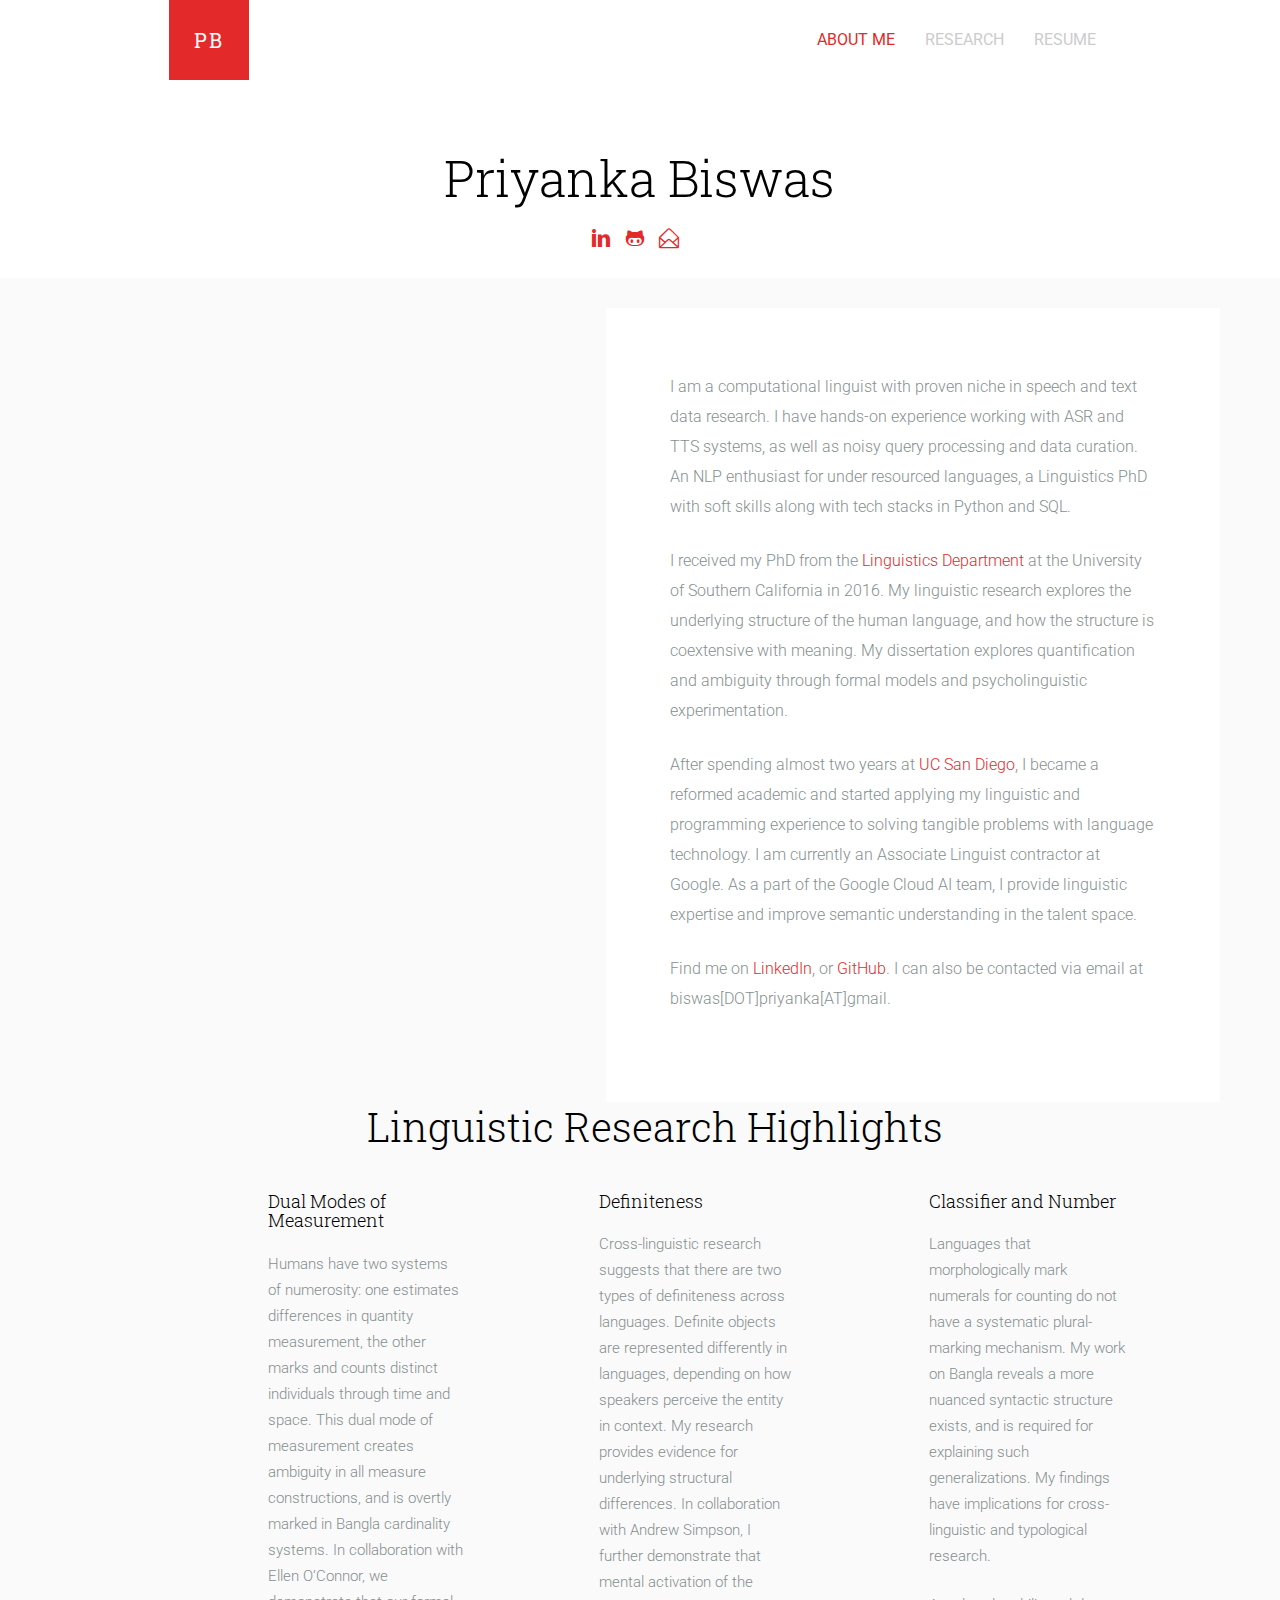
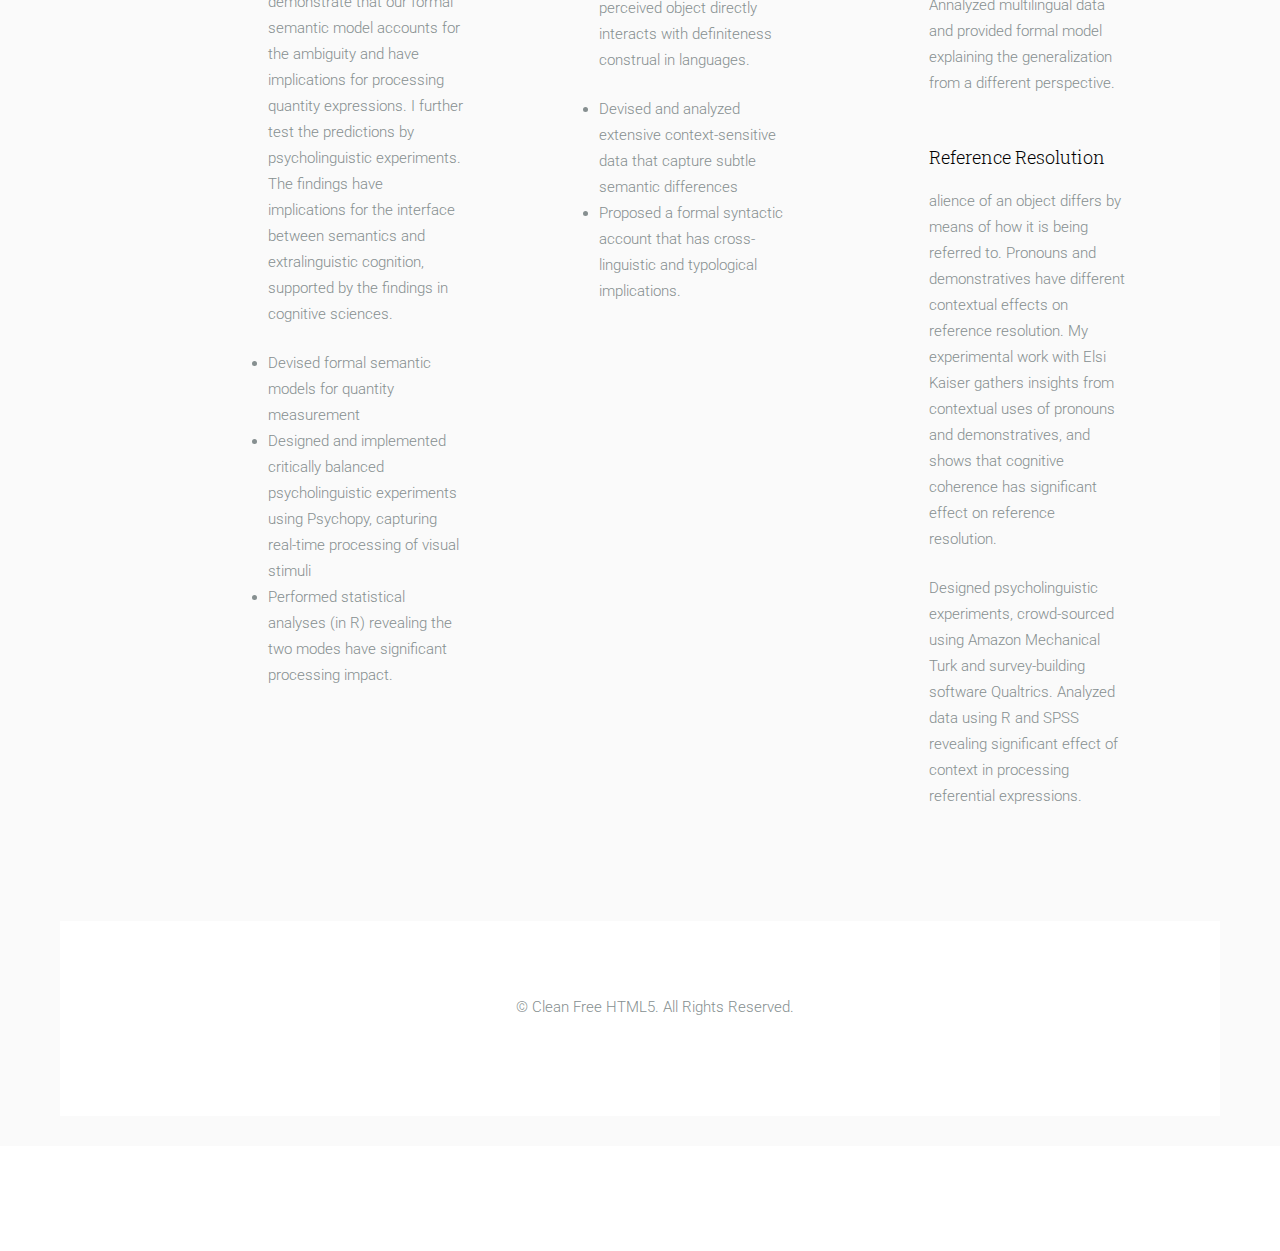
==== index.html @ 8ba0ffc5 "added gmail" ====
<!DOCTYPE html>
<!--[if lt IE 7]>      <html class="no-js lt-ie9 lt-ie8 lt-ie7"> <![endif]-->
<!--[if IE 7]>         <html class="no-js lt-ie9 lt-ie8"> <![endif]-->
<!--[if IE 8]>         <html class="no-js lt-ie9"> <![endif]-->
<!--[if gt IE 8]><!--> <html class="no-js"> <!--<![endif]-->
	<head>
	<meta charset="utf-8">
	<meta http-equiv="X-UA-Compatible" content="IE=edge">
	<title>PB webpage</title>
	


  
	<link rel="shortcut icon" href="favicon.ico">

	<!-- Google Webfonts -->
	<link href='http://fonts.googleapis.com/css?family=Roboto:400,300,100,500' rel='stylesheet' type='text/css'>
	<link href='http://fonts.googleapis.com/css?family=Roboto+Slab:400,300,100,500' rel='stylesheet' type='text/css'>
	
	<!-- Animate.css -->
	<link rel="stylesheet" href="css/animate.css">
	<!-- Icomoon Icon Fonts-->
	<link rel="stylesheet" href="css/icomoon.css">
	<!-- Simple Line Icons -->
	<link rel="stylesheet" href="css/simple-line-icons.css">
	<!-- Theme Style -->
	<link rel="stylesheet" href="css/style.css">
	<!-- Modernizr JS -->
	<script src="js/modernizr-2.6.2.min.js"></script>
	<!-- FOR IE9 below -->
	<!--[if lt IE 9]>
	<script src="js/respond.min.js"></script>
	<![endif]-->

	</head>
	<body>
		
	<header id="fh5co-header" role="banner">
		<nav class="navbar navbar-default" role="navigation">
			<div class="container">
				<div class="row">
					<div class="col-md-10 col-md-offset-1">
						<div class="navbar-header"> 
						<!-- Mobile Toggle Menu Button -->
						<a href="#" class="js-fh5co-nav-toggle fh5co-nav-toggle visible-xs-block" data-toggle="collapse" data-target="#fh5co-navbar" aria-expanded="false" aria-controls="navbar"><i></i></a>
						<a class="navbar-brand" href="index.html">PB</a>
						</div>
						<div id="fh5co-navbar" class="navbar-collapse collapse">
							<ul class="nav navbar-nav navbar-right">
								<li class="active"><a href="index.html"><span>About me <span class="border"></span></span></a></li>
								<!--li><a href="aboutme.html"><span>About me <span class="border"></span></span></a></li-->
								<!--li><a href="blog.html"><span>Blog <span class="border"></span></span></a></li-->
								<li><a href="research.html"><span>Research <span class="border"></span></span></a></li>
								<li><a href="resume.html"><span>Resume <span class="border"></span></span></a></li>
							</ul>
						</div>
					</div>
				</div>
			</div>
		</nav>
	</header>
	<!-- END .header -->
	
	
	<div id="fh5co-main">
		<div class="fh5co-intro text-center">
			<div class="container">
				<div class="row">
					<div class="col-md-8 col-md-offset-2">
						<h1 class="intro-lead">Priyanka Biswas</h1>
						<ul class="fh5co-social">
									<li>
										<a href="https://www.linkedin.com/in/pri-biswas"><i class="icon-linkedin"></i></a></li>
									<li><a href="https://github.com/PriyankaBiswas"><i class="icon-github"></i></a></li>
									<!--li><a href="#"><i class="icon-phone"></i></a></li-->
									<li><a href="mailto:biswas.priyanka@gmail.com?"><i class="icon-envelope-open"></i></a></li>
								</ul> 	
						
					</div>
				</div>
			</div>
		</div>

			
		<div id="fh5co-portfolio">
			<div class="fh5co-portfolio-item ">

				<div class="fh5co-portfolio-figure animate-box" style="background-image:url(images/1.jpg);"></div>
				<div class="fh5co-portfolio-description">
					
    				
					<!--h2>I, ami, yo </h2-->
					<p> I am a computational linguist with proven niche in speech and text data research. I have hands-on experience working with ASR and TTS systems, as well as noisy query processing and data curation. An NLP enthusiast for under resourced languages, a Linguistics PhD with soft skills along with tech stacks in Python and SQL.

					<p> I received my PhD from the <a href="https://dornsife.usc.edu/ling/">Linguistics Department</a> at the University of Southern California in 2016. My linguistic research explores the underlying structure of the human language, and how the structure is coextensive with meaning. My dissertation explores quantification and ambiguity through formal models and psycholinguistic experimentation. </p>


					<p> After spending almost two years at <a href="https://linguistics.ucsd.edu/">UC San Diego</a>, I became a reformed academic and started applying my linguistic and programming experience to solving tangible problems with language technology. I am currently an Associate Linguist contractor at Google. As a part of the Google Cloud AI team, I provide linguistic expertise and improve semantic understanding in the talent space.</p>

					<p> </p>

					Find me on <a href="https://www.linkedin.com/in/pri-biswas/">LinkedIn</a>, or <a href="https://github.com/PriyankaBiswas">GitHub</a>. I can also be contacted via email at biswas[DOT]priyanka[AT]gmail. </p>
					
				</div>
			</div>
			

		<div id="fh5co-services">
			<div class="container">
				<div class="row">
					<div class="col-md-10 col-md-offset-1">
						<div class="row">
							<h2 class="section-lead text-center">Linguistic Research Highlights</h2>
							<div class="col-md-4 col-sm-6 col-xs-6 col-xxs-12 fh5co-service">
								<div class="fh5co-icon to-animate"><i class="icon-ruler"></i></div>
								<div class="fh5co-desc">
									<h3>Dual Modes of Measurement</h3>
									<p>Humans have two systems of numerosity: one estimates differences in quantity measurement, the other marks and counts distinct individuals through time and space. This dual mode of measurement creates ambiguity in all measure constructions, and is overtly marked in Bangla cardinality systems. In collaboration with Ellen O’Connor, we demonstrate that our formal semantic model accounts for the ambiguity and have implications for processing quantity expressions. I further test the predictions by psycholinguistic experiments. The findings have implications for the interface between semantics and extralinguistic cognition, supported by the findings in cognitive sciences.</p>

									<li> Devised formal semantic models for quantity measurement</a></li>
									<li> Designed and implemented critically balanced psycholinguistic experiments using Psychopy, capturing real-time processing of visual stimuli</a></li>
									<li> Performed statistical analyses (in R) revealing the two modes have significant processing impact. </a></li>
								</p>
								</div>	
							</div>
							<div class="col-md-4 col-sm-6 col-xs-6 col-xxs-12 fh5co-service">
								<div class="fh5co-icon to-animate"><i class="icon-eye"></i></div>
								<div class="fh5co-desc">
									<h3>Definiteness</h3>
									<p>Cross-linguistic research suggests that there are two types of definiteness across languages. Definite objects are represented differently in languages, depending on how speakers perceive the entity in context. My research provides evidence for underlying structural differences. In collaboration with Andrew Simpson, I further demonstrate that mental activation of the perceived object directly interacts with definiteness construal in languages.

									<li> Devised and analyzed extensive context-sensitive data that capture subtle semantic differences  </a></li>

									<li> Proposed a formal syntactic account that has cross-linguistic and typological implications. 
								</a></li>
							</p>
								</div>
							</div>
							<div class="clearfix visible-sm-block visible-xs-block"></div>
							<div class="col-md-4 col-sm-6 col-xs-6 col-xxs-12 fh5co-service">
								<div class="fh5co-icon to-animate"><i class="icon-feather"></i></div>
								<div class="fh5co-desc">
									<h3>Classifier and Number </h3>
									<p> Languages that morphologically mark numerals for counting do not have a systematic plural-marking mechanism. My work on Bangla reveals a more nuanced syntactic structure exists, and is required for explaining such generalizations. My findings have implications for cross-linguistic and typological research. </p>

									<p> Annalyzed multilingual data and provided formal model  explaining the generalization from a different perspective. </p>
								</div>
							</div>

							<div class="col-md-4 col-sm-6 col-xs-6 col-xxs-12 fh5co-service">
								<div class="fh5co-icon to-animate"><i class="icon-flashlight"></i></div>
								<div class="fh5co-desc">
									<h3>Reference Resolution </h3>
									<p>alience of an object differs by means of how it is being referred to. Pronouns and demonstratives have different contextual effects on reference resolution. My experimental work with Elsi Kaiser gathers insights from contextual uses of pronouns and demonstratives, and shows that cognitive coherence has significant effect on reference resolution. </p>
									<p> Designed psycholinguistic experiments, crowd-sourced using Amazon Mechanical Turk and survey-building software Qualtrics. Analyzed data using R and SPSS revealing significant effect of context in processing referential expressions. </p>
								</div>	
							
							<div class="clearfix visible-sm-block visible-xs-block"></div>
						</div>
					</div>
				</div>
			</div>
		</div>

	</div>

	<footer id="fh5co-footer">
		<div class="container">
			<div class="row">
				<div class="col-md-10 col-md-offset-1 text-center">
					<p>&copy; Clean Free HTML5. All Rights Reserved.
					</p>
				</div>
			</div>
		</div>
	</footer>


	<!-- jQuery -->
	<script src="js/jquery.min.js"></script>
	<!-- jQuery Easing -->
	<script src="js/jquery.easing.1.3.js"></script>
	<!-- Bootstrap -->
	<script src="js/bootstrap.min.js"></script>
	<!-- Waypoints -->
	<script src="js/jquery.waypoints.min.js"></script>
	<!-- Main JS -->
	<script src="js/main.js"></script>

	
	</body>
</html>
---- css/icomoon.css ----
@font-face {
	font-family: 'icomoon';
	src:url('../fonts/icomoon/icomoon.eot?srf3rx');
	src:url('../fonts/icomoon/icomoon.eot?srf3rx#iefix') format('embedded-opentype'),
		url('../fonts/icomoon/icomoon.ttf?srf3rx') format('truetype'),
		url('../fonts/icomoon/icomoon.woff?srf3rx') format('woff'),
		url('../fonts/icomoon/icomoon.svg?srf3rx#icomoon') format('svg');
	font-weight: normal;
	font-style: normal;
}

[class^="icon-"], [class*=" icon-"] {
	font-family: 'icomoon';
	speak: none;
	font-style: normal;
	font-weight: normal;
	font-variant: normal;
	text-transform: none;
	line-height: 1;

	/* Better Font Rendering =========== */
	-webkit-font-smoothing: antialiased;
	-moz-osx-font-smoothing: grayscale;
}

.icon-add-to-list:before {
	content: "\e600";
}
.icon-classic-computer:before {
	content: "\e601";
}
.icon-controller-fast-backward:before {
	content: "\e602";
}
.icon-creative-commons-attribution:before {
	content: "\e603";
}
.icon-creative-commons-noderivs:before {
	content: "\e604";
}
.icon-creative-commons-noncommercial-eu:before {
	content: "\e605";
}
.icon-creative-commons-noncommercial-us:before {
	content: "\e606";
}
.icon-creative-commons-public-domain:before {
	content: "\e607";
}
.icon-creative-commons-remix:before {
	content: "\e608";
}
.icon-creative-commons-share:before {
	content: "\e609";
}
.icon-creative-commons-sharealike:before {
	content: "\e60a";
}
.icon-creative-commons:before {
	content: "\e60b";
}
.icon-document-landscape:before {
	content: "\e60c";
}
.icon-remove-user:before {
	content: "\e60d";
}
.icon-warning:before {
	content: "\e60e";
}
.icon-arrow-bold-down:before {
	content: "\e60f";
}
.icon-arrow-bold-left:before {
	content: "\e610";
}
.icon-arrow-bold-right:before {
	content: "\e611";
}
.icon-arrow-bold-up:before {
	content: "\e612";
}
.icon-arrow-down:before {
	content: "\e613";
}
.icon-arrow-left:before {
	content: "\e614";
}
.icon-arrow-long-down:before {
	content: "\e615";
}
.icon-arrow-long-left:before {
	content: "\e616";
}
.icon-arrow-long-right:before {
	content: "\e617";
}
.icon-arrow-long-up:before {
	content: "\e618";
}
.icon-arrow-right:before {
	content: "\e619";
}
.icon-arrow-up:before {
	content: "\e61a";
}
.icon-arrow-with-circle-down:before {
	content: "\e61b";
}
.icon-arrow-with-circle-left:before {
	content: "\e61c";
}
.icon-arrow-with-circle-right:before {
	content: "\e61d";
}
.icon-arrow-with-circle-up:before {
	content: "\e61e";
}
.icon-bookmark:before {
	content: "\e61f";
}
.icon-bookmarks:before {
	content: "\e620";
}
.icon-chevron-down:before {
	content: "\e621";
}
.icon-chevron-left:before {
	content: "\e622";
}
.icon-chevron-right:before {
	content: "\e623";
}
.icon-chevron-small-down:before {
	content: "\e624";
}
.icon-chevron-small-left:before {
	content: "\e625";
}
.icon-chevron-small-right:before {
	content: "\e626";
}
.icon-chevron-small-up:before {
	content: "\e627";
}
.icon-chevron-thin-down:before {
	content: "\e628";
}
.icon-chevron-thin-left:before {
	content: "\e629";
}
.icon-chevron-thin-right:before {
	content: "\e62a";
}
.icon-chevron-thin-up:before {
	content: "\e62b";
}
.icon-chevron-up:before {
	content: "\e62c";
}
.icon-chevron-with-circle-down:before {
	content: "\e62d";
}
.icon-chevron-with-circle-left:before {
	content: "\e62e";
}
.icon-chevron-with-circle-right:before {
	content: "\e62f";
}
.icon-chevron-with-circle-up:before {
	content: "\e630";
}
.icon-cloud:before {
	content: "\e631";
}
.icon-controller-fast-forward:before {
	content: "\e632";
}
.icon-controller-jump-to-start:before {
	content: "\e633";
}
.icon-controller-next:before {
	content: "\e634";
}
.icon-controller-paus:before {
	content: "\e635";
}
.icon-controller-play:before {
	content: "\e636";
}
.icon-controller-record:before {
	content: "\e637";
}
.icon-controller-stop:before {
	content: "\e638";
}
.icon-controller-volume:before {
	content: "\e639";
}
.icon-dot-single:before {
	content: "\e63a";
}
.icon-dots-three-horizontal:before {
	content: "\e63b";
}
.icon-dots-three-vertical:before {
	content: "\e63c";
}
.icon-dots-two-horizontal:before {
	content: "\e63d";
}
.icon-dots-two-vertical:before {
	content: "\e63e";
}
.icon-download:before {
	content: "\e63f";
}
.icon-emoji-flirt:before {
	content: "\e640";
}
.icon-flow-branch:before {
	content: "\e641";
}
.icon-flow-cascade:before {
	content: "\e642";
}
.icon-flow-line:before {
	content: "\e643";
}
.icon-flow-parallel:before {
	content: "\e644";
}
.icon-flow-tree:before {
	content: "\e645";
}
.icon-install:before {
	content: "\e646";
}
.icon-layers:before {
	content: "\e647";
}
.icon-open-book:before {
	content: "\e648";
}
.icon-resize-100:before {
	content: "\e649";
}
.icon-resize-full-screen:before {
	content: "\e64a";
}
.icon-save:before {
	content: "\e64b";
}
.icon-select-arrows:before {
	content: "\e64c";
}
.icon-sound-mute:before {
	content: "\e64d";
}
.icon-sound:before {
	content: "\e64e";
}
.icon-trash:before {
	content: "\e64f";
}
.icon-triangle-down:before {
	content: "\e650";
}
.icon-triangle-left:before {
	content: "\e651";
}
.icon-triangle-right:before {
	content: "\e652";
}
.icon-triangle-up:before {
	content: "\e653";
}
.icon-uninstall:before {
	content: "\e654";
}
.icon-upload-to-cloud:before {
	content: "\e655";
}
.icon-upload:before {
	content: "\e656";
}
.icon-add-user:before {
	content: "\e657";
}
.icon-address:before {
	content: "\e658";
}
.icon-adjust:before {
	content: "\e659";
}
.icon-air:before {
	content: "\e65a";
}
.icon-aircraft-landing:before {
	content: "\e65b";
}
.icon-aircraft-take-off:before {
	content: "\e65c";
}
.icon-aircraft:before {
	content: "\e65d";
}
.icon-align-bottom:before {
	content: "\e65e";
}
.icon-align-horizontal-middle:before {
	content: "\e65f";
}
.icon-align-left:before {
	content: "\e660";
}
.icon-align-right:before {
	content: "\e661";
}
.icon-align-top:before {
	content: "\e662";
}
.icon-align-vertical-middle:before {
	content: "\e663";
}
.icon-archive:before {
	content: "\e664";
}
.icon-area-graph:before {
	content: "\e665";
}
.icon-attachment:before {
	content: "\e666";
}
.icon-awareness-ribbon:before {
	content: "\e667";
}
.icon-back-in-time:before {
	content: "\e668";
}
.icon-back:before {
	content: "\e669";
}
.icon-bar-graph:before {
	content: "\e66a";
}
.icon-battery:before {
	content: "\e66b";
}
.icon-beamed-note:before {
	content: "\e66c";
}
.icon-bell:before {
	content: "\e66d";
}
.icon-blackboard:before {
	content: "\e66e";
}
.icon-block:before {
	content: "\e66f";
}
.icon-book:before {
	content: "\e670";
}
.icon-bowl:before {
	content: "\e671";
}
.icon-box:before {
	content: "\e672";
}
.icon-briefcase:before {
	content: "\e673";
}
.icon-browser:before {
	content: "\e674";
}
.icon-brush:before {
	content: "\e675";
}
.icon-bucket:before {
	content: "\e676";
}
.icon-cake:before {
	content: "\e677";
}
.icon-calculator:before {
	content: "\e678";
}
.icon-calendar:before {
	content: "\e679";
}
.icon-camera:before {
	content: "\e67a";
}
.icon-ccw:before {
	content: "\e67b";
}
.icon-chat:before {
	content: "\e67c";
}
.icon-check:before {
	content: "\e67d";
}
.icon-circle-with-cross:before {
	content: "\e67e";
}
.icon-circle-with-minus:before {
	content: "\e67f";
}
.icon-circle-with-plus:before {
	content: "\e680";
}
.icon-circle:before {
	content: "\e681";
}
.icon-circular-graph:before {
	content: "\e682";
}
.icon-clapperboard:before {
	content: "\e683";
}
.icon-clipboard:before {
	content: "\e684";
}
.icon-clock:before {
	content: "\e685";
}
.icon-code:before {
	content: "\e686";
}
.icon-cog:before {
	content: "\e687";
}
.icon-colours:before {
	content: "\e688";
}
.icon-compass:before {
	content: "\e689";
}
.icon-copy:before {
	content: "\e68a";
}
.icon-credit-card:before {
	content: "\e68b";
}
.icon-credit:before {
	content: "\e68c";
}
.icon-cross:before {
	content: "\e68d";
}
.icon-cup:before {
	content: "\e68e";
}
.icon-cw:before {
	content: "\e68f";
}
.icon-cycle:before {
	content: "\e690";
}
.icon-database:before {
	content: "\e691";
}
.icon-dial-pad:before {
	content: "\e692";
}
.icon-direction:before {
	content: "\e693";
}
.icon-document:before {
	content: "\e694";
}
.icon-documents:before {
	content: "\e695";
}
.icon-drink:before {
	content: "\e696";
}
.icon-drive:before {
	content: "\e697";
}
.icon-drop:before {
	content: "\e698";
}
.icon-edit:before {
	content: "\e699";
}
.icon-email:before {
	content: "\e69a";
}
.icon-emoji-happy:before {
	content: "\e69b";
}
.icon-emoji-neutral:before {
	content: "\e69c";
}
.icon-emoji-sad:before {
	content: "\e69d";
}
.icon-erase:before {
	content: "\e69e";
}
.icon-eraser:before {
	content: "\e69f";
}
.icon-export:before {
	content: "\e6a0";
}
.icon-eye:before {
	content: "\e6a1";
}
.icon-feather:before {
	content: "\e6a2";
}
.icon-flag:before {
	content: "\e6a3";
}
.icon-flash:before {
	content: "\e6a4";
}
.icon-flashlight:before {
	content: "\e6a5";
}
.icon-flat-brush:before {
	content: "\e6a6";
}
.icon-folder-images:before {
	content: "\e6a7";
}
.icon-folder-music:before {
	content: "\e6a8";
}
.icon-folder-video:before {
	content: "\e6a9";
}
.icon-folder:before {
	content: "\e6aa";
}
.icon-forward:before {
	content: "\e6ab";
}
.icon-funnel:before {
	content: "\e6ac";
}
.icon-game-controller:before {
	content: "\e6ad";
}
.icon-gauge:before {
	content: "\e6ae";
}
.icon-globe:before {
	content: "\e6af";
}
.icon-graduation-cap:before {
	content: "\e6b0";
}
.icon-grid:before {
	content: "\e6b1";
}
.icon-hair-cross:before {
	content: "\e6b2";
}
.icon-hand:before {
	content: "\e6b3";
}
.icon-heart-outlined:before {
	content: "\e6b4";
}
.icon-heart:before {
	content: "\e6b5";
}
.icon-help-with-circle:before {
	content: "\e6b6";
}
.icon-help:before {
	content: "\e6b7";
}
.icon-home:before {
	content: "\e6b8";
}
.icon-hour-glass:before {
	content: "\e6b9";
}
.icon-image-inverted:before {
	content: "\e6ba";
}
.icon-image:before {
	content: "\e6bb";
}
.icon-images:before {
	content: "\e6bc";
}
.icon-inbox:before {
	content: "\e6bd";
}
.icon-infinity:before {
	content: "\e6be";
}
.icon-info-with-circle:before {
	content: "\e6bf";
}
.icon-info:before {
	content: "\e6c0";
}
.icon-key:before {
	content: "\e6c1";
}
.icon-keyboard:before {
	content: "\e6c2";
}
.icon-lab-flask:before {
	content: "\e6c3";
}
.icon-landline:before {
	content: "\e6c4";
}
.icon-language:before {
	content: "\e6c5";
}
.icon-laptop:before {
	content: "\e6c6";
}
.icon-leaf:before {
	content: "\e6c7";
}
.icon-level-down:before {
	content: "\e6c8";
}
.icon-level-up:before {
	content: "\e6c9";
}
.icon-lifebuoy:before {
	content: "\e6ca";
}
.icon-light-bulb:before {
	content: "\e6cb";
}
.icon-light-down:before {
	content: "\e6cc";
}
.icon-light-up:before {
	content: "\e6cd";
}
.icon-line-graph:before {
	content: "\e6ce";
}
.icon-link:before {
	content: "\e6cf";
}
.icon-list:before {
	content: "\e6d0";
}
.icon-location-pin:before {
	content: "\e6d1";
}
.icon-location:before {
	content: "\e6d2";
}
.icon-lock-open:before {
	content: "\e6d3";
}
.icon-lock:before {
	content: "\e6d4";
}
.icon-log-out:before {
	content: "\e6d5";
}
.icon-login:before {
	content: "\e6d6";
}
.icon-loop:before {
	content: "\e6d7";
}
.icon-magnet:before {
	content: "\e6d8";
}
.icon-magnifying-glass:before {
	content: "\e6d9";
}
.icon-mail:before {
	content: "\e6da";
}
.icon-man:before {
	content: "\e6db";
}
.icon-map:before {
	content: "\e6dc";
}
.icon-mask:before {
	content: "\e6dd";
}
.icon-medal:before {
	content: "\e6de";
}
.icon-megaphone:before {
	content: "\e6df";
}
.icon-menu:before {
	content: "\e6e0";
}
.icon-message:before {
	content: "\e6e1";
}
.icon-mic:before {
	content: "\e6e2";
}
.icon-minus:before {
	content: "\e6e3";
}
.icon-mobile:before {
	content: "\e6e4";
}
.icon-modern-mic:before {
	content: "\e6e5";
}
.icon-moon:before {
	content: "\e6e6";
}
.icon-mouse:before {
	content: "\e6e7";
}
.icon-music:before {
	content: "\e6e8";
}
.icon-network:before {
	content: "\e6e9";
}
.icon-new-message:before {
	content: "\e6ea";
}
.icon-new:before {
	content: "\e6eb";
}
.icon-news:before {
	content: "\e6ec";
}
.icon-note:before {
	content: "\e6ed";
}
.icon-notification:before {
	content: "\e6ee";
}
.icon-old-mobile:before {
	content: "\e6ef";
}
.icon-old-phone:before {
	content: "\e6f0";
}
.icon-palette:before {
	content: "\e6f1";
}
.icon-paper-plane:before {
	content: "\e6f2";
}
.icon-pencil:before {
	content: "\e6f3";
}
.icon-phone:before {
	content: "\e6f4";
}
.icon-pie-chart:before {
	content: "\e6f5";
}
.icon-pin:before {
	content: "\e6f6";
}
.icon-plus:before {
	content: "\e6f7";
}
.icon-popup:before {
	content: "\e6f8";
}
.icon-power-plug:before {
	content: "\e6f9";
}
.icon-price-ribbon:before {
	content: "\e6fa";
}
.icon-price-tag:before {
	content: "\e6fb";
}
.icon-print:before {
	content: "\e6fc";
}
.icon-progress-empty:before {
	content: "\e6fd";
}
.icon-progress-full:before {
	content: "\e6fe";
}
.icon-progress-one:before {
	content: "\e6ff";
}
.icon-progress-two:before {
	content: "\e700";
}
.icon-publish:before {
	content: "\e701";
}
.icon-quote:before {
	content: "\e702";
}
.icon-radio:before {
	content: "\e703";
}
.icon-reply-all:before {
	content: "\e704";
}
.icon-reply:before {
	content: "\e705";
}
.icon-retweet:before {
	content: "\e706";
}
.icon-rocket:before {
	content: "\e707";
}
.icon-round-brush:before {
	content: "\e708";
}
.icon-rss:before {
	content: "\e709";
}
.icon-ruler:before {
	content: "\e70a";
}
.icon-scissors:before {
	content: "\e70b";
}
.icon-share-alternitive:before {
	content: "\e70c";
}
.icon-share:before {
	content: "\e70d";
}
.icon-shareable:before {
	content: "\e70e";
}
.icon-shield:before {
	content: "\e70f";
}
.icon-shop:before {
	content: "\e710";
}
.icon-shopping-bag:before {
	content: "\e711";
}
.icon-shopping-basket:before {
	content: "\e712";
}
.icon-shopping-cart:before {
	content: "\e713";
}
.icon-shuffle:before {
	content: "\e714";
}
.icon-signal:before {
	content: "\e715";
}
.icon-sound-mix:before {
	content: "\e716";
}
.icon-sports-club:before {
	content: "\e717";
}
.icon-spreadsheet:before {
	content: "\e718";
}
.icon-squared-cross:before {
	content: "\e719";
}
.icon-squared-minus:before {
	content: "\e71a";
}
.icon-squared-plus:before {
	content: "\e71b";
}
.icon-star-outlined:before {
	content: "\e71c";
}
.icon-star:before {
	content: "\e71d";
}
.icon-stopwatch:before {
	content: "\e71e";
}
.icon-suitcase:before {
	content: "\e71f";
}
.icon-swap:before {
	content: "\e720";
}
.icon-sweden:before {
	content: "\e721";
}
.icon-switch:before {
	content: "\e722";
}
.icon-tablet:before {
	content: "\e723";
}
.icon-tag:before {
	content: "\e724";
}
.icon-text-document-inverted:before {
	content: "\e725";
}
.icon-text-document:before {
	content: "\e726";
}
.icon-text:before {
	content: "\e727";
}
.icon-thermometer:before {
	content: "\e728";
}
.icon-thumbs-down:before {
	content: "\e729";
}
.icon-thumbs-up:before {
	content: "\e72a";
}
.icon-thunder-cloud:before {
	content: "\e72b";
}
.icon-ticket:before {
	content: "\e72c";
}
.icon-time-slot:before {
	content: "\e72d";
}
.icon-tools:before {
	content: "\e72e";
}
.icon-traffic-cone:before {
	content: "\e72f";
}
.icon-tree:before {
	content: "\e730";
}
.icon-trophy:before {
	content: "\e731";
}
.icon-tv:before {
	content: "\e732";
}
.icon-typing:before {
	content: "\e733";
}
.icon-unread:before {
	content: "\e734";
}
.icon-untag:before {
	content: "\e735";
}
.icon-user:before {
	content: "\e736";
}
.icon-users:before {
	content: "\e737";
}
.icon-v-card:before {
	content: "\e738";
}
.icon-video:before {
	content: "\e739";
}
.icon-vinyl:before {
	content: "\e73a";
}
.icon-voicemail:before {
	content: "\e73b";
}
.icon-wallet:before {
	content: "\e73c";
}
.icon-water:before {
	content: "\e73d";
}
.icon-px-with-circle:before {
	content: "\e73e";
}
.icon-px:before {
	content: "\e73f";
}
.icon-basecamp:before {
	content: "\e740";
}
.icon-behance:before {
	content: "\e741";
}
.icon-creative-cloud:before {
	content: "\e742";
}
.icon-dropbox:before {
	content: "\e743";
}
.icon-evernote:before {
	content: "\e744";
}
.icon-flattr:before {
	content: "\e745";
}
.icon-foursquare:before {
	content: "\e746";
}
.icon-google-drive:before {
	content: "\e747";
}
.icon-google-hangouts:before {
	content: "\e748";
}
.icon-grooveshark:before {
	content: "\e749";
}
.icon-icloud:before {
	content: "\e74a";
}
.icon-mixi:before {
	content: "\e74b";
}
.icon-onedrive:before {
	content: "\e74c";
}
.icon-paypal:before {
	content: "\e74d";
}
.icon-picasa:before {
	content: "\e74e";
}
.icon-qq:before {
	content: "\e74f";
}
.icon-rdio-with-circle:before {
	content: "\e750";
}
.icon-renren:before {
	content: "\e751";
}
.icon-scribd:before {
	content: "\e752";
}
.icon-sina-weibo:before {
	content: "\e753";
}
.icon-skype-with-circle:before {
	content: "\e754";
}
.icon-skype:before {
	content: "\e755";
}
.icon-slideshare:before {
	content: "\e756";
}
.icon-smashing:before {
	content: "\e757";
}
.icon-soundcloud:before {
	content: "\e758";
}
.icon-spotify-with-circle:before {
	content: "\e759";
}
.icon-spotify:before {
	content: "\e75a";
}
.icon-swarm:before {
	content: "\e75b";
}
.icon-vine-with-circle:before {
	content: "\e75c";
}
.icon-vine:before {
	content: "\e75d";
}
.icon-vk-alternitive:before {
	content: "\e75e";
}
.icon-vk-with-circle:before {
	content: "\e75f";
}
.icon-vk:before {
	content: "\e760";
}
.icon-xing-with-circle:before {
	content: "\e761";
}
.icon-xing:before {
	content: "\e762";
}
.icon-yelp:before {
	content: "\e763";
}
.icon-dribbble-with-circle:before {
	content: "\e764";
}
.icon-dribbble:before {
	content: "\e765";
}
.icon-facebook-with-circle:before {
	content: "\e766";
}
.icon-facebook:before {
	content: "\e767";
}
.icon-flickr-with-circle:before {
	content: "\e768";
}
.icon-flickr:before {
	content: "\e769";
}
.icon-github-with-circle:before {
	content: "\e76a";
}
.icon-github:before {
	content: "\e76b";
}
.icon-google-with-circle:before {
	content: "\e76c";
}
.icon-google:before {
	content: "\e76d";
}
.icon-instagram-with-circle:before {
	content: "\e76e";
}
.icon-instagram:before {
	content: "\e76f";
}
.icon-lastfm-with-circle:before {
	content: "\e770";
}
.icon-lastfm:before {
	content: "\e771";
}
.icon-linkedin-with-circle:before {
	content: "\e772";
}
.icon-linkedin:before {
	content: "\e773";
}
.icon-pinterest-with-circle:before {
	content: "\e774";
}
.icon-pinterest:before {
	content: "\e775";
}
.icon-rdio:before {
	content: "\e776";
}
.icon-stumbleupon-with-circle:before {
	content: "\e777";
}
.icon-stumbleupon:before {
	content: "\e778";
}
.icon-tumblr-with-circle:before {
	content: "\e779";
}
.icon-tumblr:before {
	content: "\e77a";
}
.icon-twitter-with-circle:before {
	content: "\e77b";
}
.icon-twitter:before {
	content: "\e77c";
}
.icon-vimeo-with-circle:before {
	content: "\e77d";
}
.icon-vimeo:before {
	content: "\e77e";
}
.icon-youtube-with-circle:before {
	content: "\e77f";
}
.icon-youtube:before {
	content: "\e780";
}
.icon-eye2:before {
	content: "\e000";
}
.icon-paper-clip:before {
	content: "\e001";
}
.icon-mail2:before {
	content: "\e002";
}
.icon-toggle:before {
	content: "\e003";
}
.icon-layout:before {
	content: "\e004";
}
.icon-link2:before {
	content: "\e005";
}
.icon-bell2:before {
	content: "\e006";
}
.icon-lock2:before {
	content: "\e007";
}
.icon-unlock:before {
	content: "\e008";
}
.icon-ribbon:before {
	content: "\e009";
}
.icon-image2:before {
	content: "\e010";
}
.icon-signal2:before {
	content: "\e011";
}
.icon-target:before {
	content: "\e012";
}
.icon-clipboard2:before {
	content: "\e013";
}
.icon-clock2:before {
	content: "\e014";
}
.icon-watch:before {
	content: "\e015";
}
.icon-air-play:before {
	content: "\e016";
}
.icon-camera2:before {
	content: "\e017";
}
.icon-video2:before {
	content: "\e018";
}
.icon-disc:before {
	content: "\e019";
}
.icon-printer:before {
	content: "\e020";
}
.icon-monitor:before {
	content: "\e021";
}
.icon-server:before {
	content: "\e022";
}
.icon-cog2:before {
	content: "\e023";
}
.icon-heart2:before {
	content: "\e024";
}
.icon-paragraph:before {
	content: "\e025";
}
.icon-align-justify:before {
	content: "\e026";
}
.icon-align-left2:before {
	content: "\e027";
}
.icon-align-center:before {
	content: "\e028";
}
.icon-align-right2:before {
	content: "\e029";
}
.icon-book2:before {
	content: "\e030";
}
.icon-layers2:before {
	content: "\e031";
}
.icon-stack:before {
	content: "\e032";
}
.icon-stack-2:before {
	content: "\e033";
}
.icon-paper:before {
	content: "\e034";
}
.icon-paper-stack:before {
	content: "\e035";
}
.icon-search:before {
	content: "\e036";
}
.icon-zoom-in:before {
	content: "\e037";
}
.icon-zoom-out:before {
	content: "\e038";
}
.icon-reply2:before {
	content: "\e039";
}
.icon-circle-plus:before {
	content: "\e040";
}
.icon-circle-minus:before {
	content: "\e041";
}
.icon-circle-check:before {
	content: "\e042";
}
.icon-circle-cross:before {
	content: "\e043";
}
.icon-square-plus:before {
	content: "\e044";
}
.icon-square-minus:before {
	content: "\e045";
}
.icon-square-check:before {
	content: "\e046";
}
.icon-square-cross:before {
	content: "\e047";
}
.icon-microphone:before {
	content: "\e048";
}
.icon-record:before {
	content: "\e049";
}
.icon-skip-back:before {
	content: "\e050";
}
.icon-rewind:before {
	content: "\e051";
}
.icon-play:before {
	content: "\e052";
}
.icon-pause:before {
	content: "\e053";
}
.icon-stop:before {
	content: "\e054";
}
.icon-fast-forward:before {
	content: "\e055";
}
.icon-skip-forward:before {
	content: "\e056";
}
.icon-shuffle2:before {
	content: "\e057";
}
.icon-repeat:before {
	content: "\e058";
}
.icon-folder2:before {
	content: "\e059";
}
.icon-umbrella:before {
	content: "\e060";
}
.icon-moon2:before {
	content: "\e061";
}
.icon-thermometer2:before {
	content: "\e062";
}
.icon-drop2:before {
	content: "\e063";
}
.icon-sun:before {
	content: "\e064";
}
.icon-cloud2:before {
	content: "\e065";
}
.icon-cloud-upload:before {
	content: "\e066";
}
.icon-cloud-download:before {
	content: "\e067";
}
.icon-upload2:before {
	content: "\e068";
}
.icon-download2:before {
	content: "\e069";
}
.icon-location2:before {
	content: "\e070";
}
.icon-location-2:before {
	content: "\e071";
}
.icon-map2:before {
	content: "\e072";
}
.icon-battery2:before {
	content: "\e073";
}
.icon-head:before {
	content: "\e074";
}
.icon-briefcase2:before {
	content: "\e075";
}
.icon-speech-bubble:before {
	content: "\e076";
}
.icon-anchor:before {
	content: "\e077";
}
.icon-globe2:before {
	content: "\e078";
}
.icon-box2:before {
	content: "\e079";
}
.icon-reload:before {
	content: "\e080";
}
.icon-share2:before {
	content: "\e081";
}
.icon-marquee:before {
	content: "\e082";
}
.icon-marquee-plus:before {
	content: "\e083";
}
.icon-marquee-minus:before {
	content: "\e084";
}
.icon-tag2:before {
	content: "\e085";
}
.icon-power:before {
	content: "\e086";
}
.icon-command:before {
	content: "\e087";
}
.icon-alt:before {
	content: "\e088";
}
.icon-esc:before {
	content: "\e089";
}
.icon-bar-graph2:before {
	content: "\e090";
}
.icon-bar-graph-2:before {
	content: "\e091";
}
.icon-pie-graph:before {
	content: "\e092";
}
.icon-star2:before {
	content: "\e093";
}
.icon-arrow-left2:before {
	content: "\e094";
}
.icon-arrow-right2:before {
	content: "\e095";
}
.icon-arrow-up2:before {
	content: "\e096";
}
.icon-arrow-down2:before {
	content: "\e097";
}
.icon-volume:before {
	content: "\e098";
}
.icon-mute:before {
	content: "\e099";
}
.icon-content-right:before {
	content: "\e100";
}
.icon-content-left:before {
	content: "\e101";
}
.icon-grid2:before {
	content: "\e102";
}
.icon-grid-2:before {
	content: "\e103";
}
.icon-columns:before {
	content: "\e104";
}
.icon-loader:before {
	content: "\e105";
}
.icon-bag:before {
	content: "\e106";
}
.icon-ban:before {
	content: "\e107";
}
.icon-flag2:before {
	content: "\e108";
}
.icon-trash2:before {
	content: "\e109";
}
.icon-expand:before {
	content: "\e110";
}
.icon-contract:before {
	content: "\e111";
}
.icon-maximize:before {
	content: "\e112";
}
.icon-minimize:before {
	content: "\e113";
}
.icon-plus2:before {
	content: "\e114";
}
.icon-minus2:before {
	content: "\e115";
}
.icon-check2:before {
	content: "\e116";
}
.icon-cross2:before {
	content: "\e117";
}
.icon-move:before {
	content: "\e118";
}
.icon-delete:before {
	content: "\e119";
}
.icon-menu2:before {
	content: "\e120";
}
.icon-archive2:before {
	content: "\e121";
}
.icon-inbox2:before {
	content: "\e122";
}
.icon-outbox:before {
	content: "\e123";
}
.icon-file:before {
	content: "\e124";
}
.icon-file-add:before {
	content: "\e125";
}
.icon-file-subtract:before {
	content: "\e126";
}
.icon-help2:before {
	content: "\e127";
}
.icon-open:before {
	content: "\e128";
}
.icon-ellipsis:before {
	content: "\e129";
}
---- css/simple-line-icons.css ----
@font-face {
  font-family: 'simple-line-icons';
  src:  url('../fonts/simple-line-icons/Simple-Line-Icons.eot?v=2.2.2');
  src:  url('../fonts/simple-line-icons/Simple-Line-Icons.eot?#iefix&v=2.2.2') format('embedded-opentype'),
        url('../fonts/simple-line-icons/Simple-Line-Icons.ttf?v=2.2.2') format('truetype'),
        url('../fonts/simple-line-icons/Simple-Line-Icons.woff2?v=2.2.2') format('woff2'),
        url('../fonts/simple-line-icons/Simple-Line-Icons.woff?v=2.2.2') format('woff'),
        url('../fonts/simple-line-icons/Simple-Line-Icons.svg?v=2.2.2#simple-line-icons') format('svg');
  font-weight: normal;
  font-style: normal;
}
/*
 Use the following CSS code if you want to have a class per icon.
 Instead of a list of all class selectors, you can use the generic [class*="icon-"] selector, but it's slower:
*/
.icon-user,
.icon-people,
.icon-user-female,
.icon-user-follow,
.icon-user-following,
.icon-user-unfollow,
.icon-login,
.icon-logout,
.icon-emotsmile,
.icon-phone,
.icon-call-end,
.icon-call-in,
.icon-call-out,
.icon-map,
.icon-location-pin,
.icon-direction,
.icon-directions,
.icon-compass,
.icon-layers,
.icon-menu,
.icon-list,
.icon-options-vertical,
.icon-options,
.icon-arrow-down,
.icon-arrow-left,
.icon-arrow-right,
.icon-arrow-up,
.icon-arrow-up-circle,
.icon-arrow-left-circle,
.icon-arrow-right-circle,
.icon-arrow-down-circle,
.icon-check,
.icon-clock,
.icon-plus,
.icon-close,
.icon-trophy,
.icon-screen-smartphone,
.icon-screen-desktop,
.icon-plane,
.icon-notebook,
.icon-mustache,
.icon-mouse,
.icon-magnet,
.icon-energy,
.icon-disc,
.icon-cursor,
.icon-cursor-move,
.icon-crop,
.icon-chemistry,
.icon-speedometer,
.icon-shield,
.icon-screen-tablet,
.icon-magic-wand,
.icon-hourglass,
.icon-graduation,
.icon-ghost,
.icon-game-controller,
.icon-fire,
.icon-eyeglass,
.icon-envelope-open,
.icon-envelope-letter,
.icon-bell,
.icon-badge,
.icon-anchor,
.icon-wallet,
.icon-vector,
.icon-speech,
.icon-puzzle,
.icon-printer,
.icon-present,
.icon-playlist,
.icon-pin,
.icon-picture,
.icon-handbag,
.icon-globe-alt,
.icon-globe,
.icon-folder-alt,
.icon-folder,
.icon-film,
.icon-feed,
.icon-drop,
.icon-drawar,
.icon-docs,
.icon-doc,
.icon-diamond,
.icon-cup,
.icon-calculator,
.icon-bubbles,
.icon-briefcase,
.icon-book-open,
.icon-basket-loaded,
.icon-basket,
.icon-bag,
.icon-action-undo,
.icon-action-redo,
.icon-wrench,
.icon-umbrella,
.icon-trash,
.icon-tag,
.icon-support,
.icon-frame,
.icon-size-fullscreen,
.icon-size-actual,
.icon-shuffle,
.icon-share-alt,
.icon-share,
.icon-rocket,
.icon-question,
.icon-pie-chart,
.icon-pencil,
.icon-note,
.icon-loop,
.icon-home,
.icon-grid,
.icon-graph,
.icon-microphone,
.icon-music-tone-alt,
.icon-music-tone,
.icon-earphones-alt,
.icon-earphones,
.icon-equalizer,
.icon-like,
.icon-dislike,
.icon-control-start,
.icon-control-rewind,
.icon-control-play,
.icon-control-pause,
.icon-control-forward,
.icon-control-end,
.icon-volume-1,
.icon-volume-2,
.icon-volume-off,
.icon-calendar,
.icon-bulb,
.icon-chart,
.icon-ban,
.icon-bubble,
.icon-camrecorder,
.icon-camera,
.icon-cloud-download,
.icon-cloud-upload,
.icon-envelope,
.icon-eye,
.icon-flag,
.icon-heart,
.icon-info,
.icon-key,
.icon-link,
.icon-lock,
.icon-lock-open,
.icon-magnifier,
.icon-magnifier-add,
.icon-magnifier-remove,
.icon-paper-clip,
.icon-paper-plane,
.icon-power,
.icon-refresh,
.icon-reload,
.icon-settings,
.icon-star,
.icon-symble-female,
.icon-symbol-male,
.icon-target,
.icon-credit-card,
.icon-paypal,
.icon-social-tumblr,
.icon-social-twitter,
.icon-social-facebook,
.icon-social-instagram,
.icon-social-linkedin,
.icon-social-pinterest,
.icon-social-github,
.icon-social-gplus,
.icon-social-reddit,
.icon-social-skype,
.icon-social-dribbble,
.icon-social-behance,
.icon-social-foursqare,
.icon-social-soundcloud,
.icon-social-spotify,
.icon-social-stumbleupon,
.icon-social-youtube,
.icon-social-dropbox {
  font-family: 'simple-line-icons';
  speak: none;
  font-style: normal;
  font-weight: normal;
  font-variant: normal;
  text-transform: none;
  line-height: 1;
  /* Better Font Rendering =========== */
  -webkit-font-smoothing: antialiased;
  -moz-osx-font-smoothing: grayscale;
}
.icon-user:before {
  content: "\e005";
}
.icon-people:before {
  content: "\e001";
}
.icon-user-female:before {
  content: "\e000";
}
.icon-user-follow:before {
  content: "\e002";
}
.icon-user-following:before {
  content: "\e003";
}
.icon-user-unfollow:before {
  content: "\e004";
}
.icon-login:before {
  content: "\e066";
}
.icon-logout:before {
  content: "\e065";
}
.icon-emotsmile:before {
  content: "\e021";
}
.icon-phone:before {
  content: "\e600";
}
.icon-call-end:before {
  content: "\e048";
}
.icon-call-in:before {
  content: "\e047";
}
.icon-call-out:before {
  content: "\e046";
}
.icon-map:before {
  content: "\e033";
}
.icon-location-pin:before {
  content: "\e096";
}
.icon-direction:before {
  content: "\e042";
}
.icon-directions:before {
  content: "\e041";
}
.icon-compass:before {
  content: "\e045";
}
.icon-layers:before {
  content: "\e034";
}
.icon-menu:before {
  content: "\e601";
}
.icon-list:before {
  content: "\e067";
}
.icon-options-vertical:before {
  content: "\e602";
}
.icon-options:before {
  content: "\e603";
}
.icon-arrow-down:before {
  content: "\e604";
}
.icon-arrow-left:before {
  content: "\e605";
}
.icon-arrow-right:before {
  content: "\e606";
}
.icon-arrow-up:before {
  content: "\e607";
}
.icon-arrow-up-circle:before {
  content: "\e078";
}
.icon-arrow-left-circle:before {
  content: "\e07a";
}
.icon-arrow-right-circle:before {
  content: "\e079";
}
.icon-arrow-down-circle:before {
  content: "\e07b";
}
.icon-check:before {
  content: "\e080";
}
.icon-clock:before {
  content: "\e081";
}
.icon-plus:before {
  content: "\e095";
}
.icon-close:before {
  content: "\e082";
}
.icon-trophy:before {
  content: "\e006";
}
.icon-screen-smartphone:before {
  content: "\e010";
}
.icon-screen-desktop:before {
  content: "\e011";
}
.icon-plane:before {
  content: "\e012";
}
.icon-notebook:before {
  content: "\e013";
}
.icon-mustache:before {
  content: "\e014";
}
.icon-mouse:before {
  content: "\e015";
}
.icon-magnet:before {
  content: "\e016";
}
.icon-energy:before {
  content: "\e020";
}
.icon-disc:before {
  content: "\e022";
}
.icon-cursor:before {
  content: "\e06e";
}
.icon-cursor-move:before {
  content: "\e023";
}
.icon-crop:before {
  content: "\e024";
}
.icon-chemistry:before {
  content: "\e026";
}
.icon-speedometer:before {
  content: "\e007";
}
.icon-shield:before {
  content: "\e00e";
}
.icon-screen-tablet:before {
  content: "\e00f";
}
.icon-magic-wand:before {
  content: "\e017";
}
.icon-hourglass:before {
  content: "\e018";
}
.icon-graduation:before {
  content: "\e019";
}
.icon-ghost:before {
  content: "\e01a";
}
.icon-game-controller:before {
  content: "\e01b";
}
.icon-fire:before {
  content: "\e01c";
}
.icon-eyeglass:before {
  content: "\e01d";
}
.icon-envelope-open:before {
  content: "\e01e";
}
.icon-envelope-letter:before {
  content: "\e01f";
}
.icon-bell:before {
  content: "\e027";
}
.icon-badge:before {
  content: "\e028";
}
.icon-anchor:before {
  content: "\e029";
}
.icon-wallet:before {
  content: "\e02a";
}
.icon-vector:before {
  content: "\e02b";
}
.icon-speech:before {
  content: "\e02c";
}
.icon-puzzle:before {
  content: "\e02d";
}
.icon-printer:before {
  content: "\e02e";
}
.icon-present:before {
  content: "\e02f";
}
.icon-playlist:before {
  content: "\e030";
}
.icon-pin:before {
  content: "\e031";
}
.icon-picture:before {
  content: "\e032";
}
.icon-handbag:before {
  content: "\e035";
}
.icon-globe-alt:before {
  content: "\e036";
}
.icon-globe:before {
  content: "\e037";
}
.icon-folder-alt:before {
  content: "\e039";
}
.icon-folder:before {
  content: "\e089";
}
.icon-film:before {
  content: "\e03a";
}
.icon-feed:before {
  content: "\e03b";
}
.icon-drop:before {
  content: "\e03e";
}
.icon-drawar:before {
  content: "\e03f";
}
.icon-docs:before {
  content: "\e040";
}
.icon-doc:before {
  content: "\e085";
}
.icon-diamond:before {
  content: "\e043";
}
.icon-cup:before {
  content: "\e044";
}
.icon-calculator:before {
  content: "\e049";
}
.icon-bubbles:before {
  content: "\e04a";
}
.icon-briefcase:before {
  content: "\e04b";
}
.icon-book-open:before {
  content: "\e04c";
}
.icon-basket-loaded:before {
  content: "\e04d";
}
.icon-basket:before {
  content: "\e04e";
}
.icon-bag:before {
  content: "\e04f";
}
.icon-action-undo:before {
  content: "\e050";
}
.icon-action-redo:before {
  content: "\e051";
}
.icon-wrench:before {
  content: "\e052";
}
.icon-umbrella:before {
  content: "\e053";
}
.icon-trash:before {
  content: "\e054";
}
.icon-tag:before {
  content: "\e055";
}
.icon-support:before {
  content: "\e056";
}
.icon-frame:before {
  content: "\e038";
}
.icon-size-fullscreen:before {
  content: "\e057";
}
.icon-size-actual:before {
  content: "\e058";
}
.icon-shuffle:before {
  content: "\e059";
}
.icon-share-alt:before {
  content: "\e05a";
}
.icon-share:before {
  content: "\e05b";
}
.icon-rocket:before {
  content: "\e05c";
}
.icon-question:before {
  content: "\e05d";
}
.icon-pie-chart:before {
  content: "\e05e";
}
.icon-pencil:before {
  content: "\e05f";
}
.icon-note:before {
  content: "\e060";
}
.icon-loop:before {
  content: "\e064";
}
.icon-home:before {
  content: "\e069";
}
.icon-grid:before {
  content: "\e06a";
}
.icon-graph:before {
  content: "\e06b";
}
.icon-microphone:before {
  content: "\e063";
}
.icon-music-tone-alt:before {
  content: "\e061";
}
.icon-music-tone:before {
  content: "\e062";
}
.icon-earphones-alt:before {
  content: "\e03c";
}
.icon-earphones:before {
  content: "\e03d";
}
.icon-equalizer:before {
  content: "\e06c";
}
.icon-like:before {
  content: "\e068";
}
.icon-dislike:before {
  content: "\e06d";
}
.icon-control-start:before {
  content: "\e06f";
}
.icon-control-rewind:before {
  content: "\e070";
}
.icon-control-play:before {
  content: "\e071";
}
.icon-control-pause:before {
  content: "\e072";
}
.icon-control-forward:before {
  content: "\e073";
}
.icon-control-end:before {
  content: "\e074";
}
.icon-volume-1:before {
  content: "\e09f";
}
.icon-volume-2:before {
  content: "\e0a0";
}
.icon-volume-off:before {
  content: "\e0a1";
}
.icon-calendar:before {
  content: "\e075";
}
.icon-bulb:before {
  content: "\e076";
}
.icon-chart:before {
  content: "\e077";
}
.icon-ban:before {
  content: "\e07c";
}
.icon-bubble:before {
  content: "\e07d";
}
.icon-camrecorder:before {
  content: "\e07e";
}
.icon-camera:before {
  content: "\e07f";
}
.icon-cloud-download:before {
  content: "\e083";
}
.icon-cloud-upload:before {
  content: "\e084";
}
.icon-envelope:before {
  content: "\e086";
}
.icon-eye:before {
  content: "\e087";
}
.icon-flag:before {
  content: "\e088";
}
.icon-heart:before {
  content: "\e08a";
}
.icon-info:before {
  content: "\e08b";
}
.icon-key:before {
  content: "\e08c";
}
.icon-link:before {
  content: "\e08d";
}
.icon-lock:before {
  content: "\e08e";
}
.icon-lock-open:before {
  content: "\e08f";
}
.icon-magnifier:before {
  content: "\e090";
}
.icon-magnifier-add:before {
  content: "\e091";
}
.icon-magnifier-remove:before {
  content: "\e092";
}
.icon-paper-clip:before {
  content: "\e093";
}
.icon-paper-plane:before {
  content: "\e094";
}
.icon-power:before {
  content: "\e097";
}
.icon-refresh:before {
  content: "\e098";
}
.icon-reload:before {
  content: "\e099";
}
.icon-settings:before {
  content: "\e09a";
}
.icon-star:before {
  content: "\e09b";
}
.icon-symble-female:before {
  content: "\e09c";
}
.icon-symbol-male:before {
  content: "\e09d";
}
.icon-target:before {
  content: "\e09e";
}
.icon-credit-card:before {
  content: "\e025";
}
.icon-paypal:before {
  content: "\e608";
}
.icon-social-tumblr:before {
  content: "\e00a";
}
.icon-social-twitter:before {
  content: "\e009";
}
.icon-social-facebook:before {
  content: "\e00b";
}
.icon-social-instagram:before {
  content: "\e609";
}
.icon-social-linkedin:before {
  content: "\e60a";
}
.icon-social-pinterest:before {
  content: "\e60b";
}
.icon-social-github:before {
  content: "\e60c";
}
.icon-social-gplus:before {
  content: "\e60d";
}
.icon-social-reddit:before {
  content: "\e60e";
}
.icon-social-skype:before {
  content: "\e60f";
}
.icon-social-dribbble:before {
  content: "\e00d";
}
.icon-social-behance:before {
  content: "\e610";
}
.icon-social-foursqare:before {
  content: "\e611";
}
.icon-social-soundcloud:before {
  content: "\e612";
}
.icon-social-spotify:before {
  content: "\e613";
}
.icon-social-stumbleupon:before {
  content: "\e614";
}
.icon-social-youtube:before {
  content: "\e008";
}
.icon-social-dropbox:before {
  content: "\e00c";
}
---- css/style.css ----
@charset "UTF-8";
@font-face {
  font-family: 'icomoon';
  src: url("../fonts/icomoon/icomoon.eot?srf3rx");
  src: url("../fonts/icomoon/icomoon.eot?srf3rx#iefix") format("embedded-opentype"), url("../fonts/icomoon/icomoon.ttf?srf3rx") format("truetype"), url("../fonts/icomoon/icomoon.woff?srf3rx") format("woff"), url("../fonts/icomoon/icomoon.svg?srf3rx#icomoon") format("svg");
  font-weight: normal;
  font-style: normal;
}
/*!
 * Bootstrap v3.3.5 (http://getbootstrap.com)
 * Copyright 2011-2015 Twitter, Inc.
 * Licensed under MIT (https://github.com/twbs/bootstrap/blob/master/LICENSE)
 */
/*! normalize.css v3.0.3 | MIT License | github.com/necolas/normalize.css */
html {
  font-family: sans-serif;
  -ms-text-size-adjust: 100%;
  -webkit-text-size-adjust: 100%;
}

body {
  margin: 0;
}

article,
aside,
details,
figcaption,
figure,
footer,
header,
hgroup,
main,
menu,
nav,
section,
summary {
  display: block;
}

audio,
canvas,
progress,
video {
  display: inline-block;
  vertical-align: baseline;
}

audio:not([controls]) {
  display: none;
  height: 0;
}

[hidden],
template {
  display: none;
}

a {
  background-color: transparent;
}

a:active,
a:hover {
  outline: 0;
}

abbr[title] {
  border-bottom: 1px dotted;
}

b,
strong {
  font-weight: bold;
}

dfn {
  font-style: italic;
}

h1 {
  font-size: 2em;
  margin: 0.67em 0;
}

mark {
  background: #ff0;
  color: #000;
}

small {
  font-size: 80%;
}

sub,
sup {
  font-size: 75%;
  line-height: 0;
  position: relative;
  vertical-align: baseline;
}

sup {
  top: -0.5em;
}

sub {
  bottom: -0.25em;
}

img {
  border: 0;
}

svg:not(:root) {
  overflow: hidden;
}

figure {
  margin: 1em 40px;
}

hr {
  box-sizing: content-box;
  height: 0;
}

pre {
  overflow: auto;
}

code,
kbd,
pre,
samp {
  font-family: monospace, monospace;
  font-size: 1em;
}

button,
input,
optgroup,
select,
textarea {
  color: inherit;
  font: inherit;
  margin: 0;
}

button {
  overflow: visible;
}

button,
select {
  text-transform: none;
}

button,
html input[type="button"],
input[type="reset"],
input[type="submit"] {
  -webkit-appearance: button;
  cursor: pointer;
}

button[disabled],
html input[disabled] {
  cursor: default;
}

button::-moz-focus-inner,
input::-moz-focus-inner {
  border: 0;
  padding: 0;
}

input {
  line-height: normal;
}

input[type="checkbox"],
input[type="radio"] {
  box-sizing: border-box;
  padding: 0;
}

input[type="number"]::-webkit-inner-spin-button,
input[type="number"]::-webkit-outer-spin-button {
  height: auto;
}

input[type="search"] {
  -webkit-appearance: textfield;
  box-sizing: content-box;
}

input[type="search"]::-webkit-search-cancel-button,
input[type="search"]::-webkit-search-decoration {
  -webkit-appearance: none;
}

fieldset {
  border: 1px solid #c0c0c0;
  margin: 0 2px;
  padding: 0.35em 0.625em 0.75em;
}

legend {
  border: 0;
  padding: 0;
}

textarea {
  overflow: auto;
}

optgroup {
  font-weight: bold;
}

table {
  border-collapse: collapse;
  border-spacing: 0;
}

td,
th {
  padding: 0;
}

/*! Source: https://github.com/h5bp/html5-boilerplate/blob/master/src/css/main.css */
@media print {
  *,
  *:before,
  *:after {
    background: transparent !important;
    color: #000 !important;
    box-shadow: none !important;
    text-shadow: none !important;
  }

  a,
  a:visited {
    text-decoration: underline;
  }

  a[href]:after {
    content: " (" attr(href) ")";
  }

  abbr[title]:after {
    content: " (" attr(title) ")";
  }

  a[href^="#"]:after,
  a[href^="javascript:"]:after {
    content: "";
  }

  pre,
  blockquote {
    border: 1px solid #999;
    page-break-inside: avoid;
  }

  thead {
    display: table-header-group;
  }

  tr,
  img {
    page-break-inside: avoid;
  }

  img {
    max-width: 100% !important;
  }

  p,
  h2,
  h3 {
    orphans: 3;
    widows: 3;
  }

  h2,
  h3 {
    page-break-after: avoid;
  }

  .navbar {
    display: none;
  }

  .btn > .caret,
  .dropup > .btn > .caret {
    border-top-color: #000 !important;
  }

  .label {
    border: 1px solid #000;
  }

  .table {
    border-collapse: collapse !important;
  }
  .table td,
  .table th {
    background-color: #fff !important;
  }

  .table-bordered th,
  .table-bordered td {
    border: 1px solid #ddd !important;
  }
}
@font-face {
  font-family: 'Glyphicons Halflings';
  src: url("../fonts/bootstrap/glyphicons-halflings-regular.eot");
  src: url("../fonts/bootstrap/glyphicons-halflings-regular.eot?#iefix") format("embedded-opentype"), url("../fonts/bootstrap/glyphicons-halflings-regular.woff2") format("woff2"), url("../fonts/bootstrap/glyphicons-halflings-regular.woff") format("woff"), url("../fonts/bootstrap/glyphicons-halflings-regular.ttf") format("truetype"), url("../fonts/bootstrap/glyphicons-halflings-regular.svg#glyphicons_halflingsregular") format("svg");
}
.glyphicon {
  position: relative;
  top: 1px;
  display: inline-block;
  font-family: 'Glyphicons Halflings';
  font-style: normal;
  font-weight: normal;
  line-height: 1;
  -webkit-font-smoothing: antialiased;
  -moz-osx-font-smoothing: grayscale;
}

.glyphicon-asterisk:before {
  content: "\2a";
}

.glyphicon-plus:before {
  content: "\2b";
}

.glyphicon-euro:before,
.glyphicon-eur:before {
  content: "\20ac";
}

.glyphicon-minus:before {
  content: "\2212";
}

.glyphicon-cloud:before {
  content: "\2601";
}

.glyphicon-envelope:before {
  content: "\2709";
}

.glyphicon-pencil:before {
  content: "\270f";
}

.glyphicon-glass:before {
  content: "\e001";
}

.glyphicon-music:before {
  content: "\e002";
}

.glyphicon-search:before {
  content: "\e003";
}

.glyphicon-heart:before {
  content: "\e005";
}

.glyphicon-star:before {
  content: "\e006";
}

.glyphicon-star-empty:before {
  content: "\e007";
}

.glyphicon-user:before {
  content: "\e008";
}

.glyphicon-film:before {
  content: "\e009";
}

.glyphicon-th-large:before {
  content: "\e010";
}

.glyphicon-th:before {
  content: "\e011";
}

.glyphicon-th-list:before {
  content: "\e012";
}

.glyphicon-ok:before {
  content: "\e013";
}

.glyphicon-remove:before {
  content: "\e014";
}

.glyphicon-zoom-in:before {
  content: "\e015";
}

.glyphicon-zoom-out:before {
  content: "\e016";
}

.glyphicon-off:before {
  content: "\e017";
}

.glyphicon-signal:before {
  content: "\e018";
}

.glyphicon-cog:before {
  content: "\e019";
}

.glyphicon-trash:before {
  content: "\e020";
}

.glyphicon-home:before {
  content: "\e021";
}

.glyphicon-file:before {
  content: "\e022";
}

.glyphicon-time:before {
  content: "\e023";
}

.glyphicon-road:before {
  content: "\e024";
}

.glyphicon-download-alt:before {
  content: "\e025";
}

.glyphicon-download:before {
  content: "\e026";
}

.glyphicon-upload:before {
  content: "\e027";
}

.glyphicon-inbox:before {
  content: "\e028";
}

.glyphicon-play-circle:before {
  content: "\e029";
}

.glyphicon-repeat:before {
  content: "\e030";
}

.glyphicon-refresh:before {
  content: "\e031";
}

.glyphicon-list-alt:before {
  content: "\e032";
}

.glyphicon-lock:before {
  content: "\e033";
}

.glyphicon-flag:before {
  content: "\e034";
}

.glyphicon-headphones:before {
  content: "\e035";
}

.glyphicon-volume-off:before {
  content: "\e036";
}

.glyphicon-volume-down:before {
  content: "\e037";
}

.glyphicon-volume-up:before {
  content: "\e038";
}

.glyphicon-qrcode:before {
  content: "\e039";
}

.glyphicon-barcode:before {
  content: "\e040";
}

.glyphicon-tag:before {
  content: "\e041";
}

.glyphicon-tags:before {
  content: "\e042";
}

.glyphicon-book:before {
  content: "\e043";
}

.glyphicon-bookmark:before {
  content: "\e044";
}

.glyphicon-print:before {
  content: "\e045";
}

.glyphicon-camera:before {
  content: "\e046";
}

.glyphicon-font:before {
  content: "\e047";
}

.glyphicon-bold:before {
  content: "\e048";
}

.glyphicon-italic:before {
  content: "\e049";
}

.glyphicon-text-height:before {
  content: "\e050";
}

.glyphicon-text-width:before {
  content: "\e051";
}

.glyphicon-align-left:before {
  content: "\e052";
}

.glyphicon-align-center:before {
  content: "\e053";
}

.glyphicon-align-right:before {
  content: "\e054";
}

.glyphicon-align-justify:before {
  content: "\e055";
}

.glyphicon-list:before {
  content: "\e056";
}

.glyphicon-indent-left:before {
  content: "\e057";
}

.glyphicon-indent-right:before {
  content: "\e058";
}

.glyphicon-facetime-video:before {
  content: "\e059";
}

.glyphicon-picture:before {
  content: "\e060";
}

.glyphicon-map-marker:before {
  content: "\e062";
}

.glyphicon-adjust:before {
  content: "\e063";
}

.glyphicon-tint:before {
  content: "\e064";
}

.glyphicon-edit:before {
  content: "\e065";
}

.glyphicon-share:before {
  content: "\e066";
}

.glyphicon-check:before {
  content: "\e067";
}

.glyphicon-move:before {
  content: "\e068";
}

.glyphicon-step-backward:before {
  content: "\e069";
}

.glyphicon-fast-backward:before {
  content: "\e070";
}

.glyphicon-backward:before {
  content: "\e071";
}

.glyphicon-play:before {
  content: "\e072";
}

.glyphicon-pause:before {
  content: "\e073";
}

.glyphicon-stop:before {
  content: "\e074";
}

.glyphicon-forward:before {
  content: "\e075";
}

.glyphicon-fast-forward:before {
  content: "\e076";
}

.glyphicon-step-forward:before {
  content: "\e077";
}

.glyphicon-eject:before {
  content: "\e078";
}

.glyphicon-chevron-left:before {
  content: "\e079";
}

.glyphicon-chevron-right:before {
  content: "\e080";
}

.glyphicon-plus-sign:before {
  content: "\e081";
}

.glyphicon-minus-sign:before {
  content: "\e082";
}

.glyphicon-remove-sign:before {
  content: "\e083";
}

.glyphicon-ok-sign:before {
  content: "\e084";
}

.glyphicon-question-sign:before {
  content: "\e085";
}

.glyphicon-info-sign:before {
  content: "\e086";
}

.glyphicon-screenshot:before {
  content: "\e087";
}

.glyphicon-remove-circle:before {
  content: "\e088";
}

.glyphicon-ok-circle:before {
  content: "\e089";
}

.glyphicon-ban-circle:before {
  content: "\e090";
}

.glyphicon-arrow-left:before {
  content: "\e091";
}

.glyphicon-arrow-right:before {
  content: "\e092";
}

.glyphicon-arrow-up:before {
  content: "\e093";
}

.glyphicon-arrow-down:before {
  content: "\e094";
}

.glyphicon-share-alt:before {
  content: "\e095";
}

.glyphicon-resize-full:before {
  content: "\e096";
}

.glyphicon-resize-small:before {
  content: "\e097";
}

.glyphicon-exclamation-sign:before {
  content: "\e101";
}

.glyphicon-gift:before {
  content: "\e102";
}

.glyphicon-leaf:before {
  content: "\e103";
}

.glyphicon-fire:before {
  content: "\e104";
}

.glyphicon-eye-open:before {
  content: "\e105";
}

.glyphicon-eye-close:before {
  content: "\e106";
}

.glyphicon-warning-sign:before {
  content: "\e107";
}

.glyphicon-plane:before {
  content: "\e108";
}

.glyphicon-calendar:before {
  content: "\e109";
}

.glyphicon-random:before {
  content: "\e110";
}

.glyphicon-comment:before {
  content: "\e111";
}

.glyphicon-magnet:before {
  content: "\e112";
}

.glyphicon-chevron-up:before {
  content: "\e113";
}

.glyphicon-chevron-down:before {
  content: "\e114";
}

.glyphicon-retweet:before {
  content: "\e115";
}

.glyphicon-shopping-cart:before {
  content: "\e116";
}

.glyphicon-folder-close:before {
  content: "\e117";
}

.glyphicon-folder-open:before {
  content: "\e118";
}

.glyphicon-resize-vertical:before {
  content: "\e119";
}

.glyphicon-resize-horizontal:before {
  content: "\e120";
}

.glyphicon-hdd:before {
  content: "\e121";
}

.glyphicon-bullhorn:before {
  content: "\e122";
}

.glyphicon-bell:before {
  content: "\e123";
}

.glyphicon-certificate:before {
  content: "\e124";
}

.glyphicon-thumbs-up:before {
  content: "\e125";
}

.glyphicon-thumbs-down:before {
  content: "\e126";
}

.glyphicon-hand-right:before {
  content: "\e127";
}

.glyphicon-hand-left:before {
  content: "\e128";
}

.glyphicon-hand-up:before {
  content: "\e129";
}

.glyphicon-hand-down:before {
  content: "\e130";
}

.glyphicon-circle-arrow-right:before {
  content: "\e131";
}

.glyphicon-circle-arrow-left:before {
  content: "\e132";
}

.glyphicon-circle-arrow-up:before {
  content: "\e133";
}

.glyphicon-circle-arrow-down:before {
  content: "\e134";
}

.glyphicon-globe:before {
  content: "\e135";
}

.glyphicon-wrench:before {
  content: "\e136";
}

.glyphicon-tasks:before {
  content: "\e137";
}

.glyphicon-filter:before {
  content: "\e138";
}

.glyphicon-briefcase:before {
  content: "\e139";
}

.glyphicon-fullscreen:before {
  content: "\e140";
}

.glyphicon-dashboard:before {
  content: "\e141";
}

.glyphicon-paperclip:before {
  content: "\e142";
}

.glyphicon-heart-empty:before {
  content: "\e143";
}

.glyphicon-link:before {
  content: "\e144";
}

.glyphicon-phone:before {
  content: "\e145";
}

.glyphicon-pushpin:before {
  content: "\e146";
}

.glyphicon-usd:before {
  content: "\e148";
}

.glyphicon-gbp:before {
  content: "\e149";
}

.glyphicon-sort:before {
  content: "\e150";
}

.glyphicon-sort-by-alphabet:before {
  content: "\e151";
}

.glyphicon-sort-by-alphabet-alt:before {
  content: "\e152";
}

.glyphicon-sort-by-order:before {
  content: "\e153";
}

.glyphicon-sort-by-order-alt:before {
  content: "\e154";
}

.glyphicon-sort-by-attributes:before {
  content: "\e155";
}

.glyphicon-sort-by-attributes-alt:before {
  content: "\e156";
}

.glyphicon-unchecked:before {
  content: "\e157";
}

.glyphicon-expand:before {
  content: "\e158";
}

.glyphicon-collapse-down:before {
  content: "\e159";
}

.glyphicon-collapse-up:before {
  content: "\e160";
}

.glyphicon-log-in:before {
  content: "\e161";
}

.glyphicon-flash:before {
  content: "\e162";
}

.glyphicon-log-out:before {
  content: "\e163";
}

.glyphicon-new-window:before {
  content: "\e164";
}

.glyphicon-record:before {
  content: "\e165";
}

.glyphicon-save:before {
  content: "\e166";
}

.glyphicon-open:before {
  content: "\e167";
}

.glyphicon-saved:before {
  content: "\e168";
}

.glyphicon-import:before {
  content: "\e169";
}

.glyphicon-export:before {
  content: "\e170";
}

.glyphicon-send:before {
  content: "\e171";
}

.glyphicon-floppy-disk:before {
  content: "\e172";
}

.glyphicon-floppy-saved:before {
  content: "\e173";
}

.glyphicon-floppy-remove:before {
  content: "\e174";
}

.glyphicon-floppy-save:before {
  content: "\e175";
}

.glyphicon-floppy-open:before {
  content: "\e176";
}

.glyphicon-credit-card:before {
  content: "\e177";
}

.glyphicon-transfer:before {
  content: "\e178";
}

.glyphicon-cutlery:before {
  content: "\e179";
}

.glyphicon-header:before {
  content: "\e180";
}

.glyphicon-compressed:before {
  content: "\e181";
}

.glyphicon-earphone:before {
  content: "\e182";
}

.glyphicon-phone-alt:before {
  content: "\e183";
}

.glyphicon-tower:before {
  content: "\e184";
}

.glyphicon-stats:before {
  content: "\e185";
}

.glyphicon-sd-video:before {
  content: "\e186";
}

.glyphicon-hd-video:before {
  content: "\e187";
}

.glyphicon-subtitles:before {
  content: "\e188";
}

.glyphicon-sound-stereo:before {
  content: "\e189";
}

.glyphicon-sound-dolby:before {
  content: "\e190";
}

.glyphicon-sound-5-1:before {
  content: "\e191";
}

.glyphicon-sound-6-1:before {
  content: "\e192";
}

.glyphicon-sound-7-1:before {
  content: "\e193";
}

.glyphicon-copyright-mark:before {
  content: "\e194";
}

.glyphicon-registration-mark:before {
  content: "\e195";
}

.glyphicon-cloud-download:before {
  content: "\e197";
}

.glyphicon-cloud-upload:before {
  content: "\e198";
}

.glyphicon-tree-conifer:before {
  content: "\e199";
}

.glyphicon-tree-deciduous:before {
  content: "\e200";
}

.glyphicon-cd:before {
  content: "\e201";
}

.glyphicon-save-file:before {
  content: "\e202";
}

.glyphicon-open-file:before {
  content: "\e203";
}

.glyphicon-level-up:before {
  content: "\e204";
}

.glyphicon-copy:before {
  content: "\e205";
}

.glyphicon-paste:before {
  content: "\e206";
}

.glyphicon-alert:before {
  content: "\e209";
}

.glyphicon-equalizer:before {
  content: "\e210";
}

.glyphicon-king:before {
  content: "\e211";
}

.glyphicon-queen:before {
  content: "\e212";
}

.glyphicon-pawn:before {
  content: "\e213";
}

.glyphicon-bishop:before {
  content: "\e214";
}

.glyphicon-knight:before {
  content: "\e215";
}

.glyphicon-baby-formula:before {
  content: "\e216";
}

.glyphicon-tent:before {
  content: "\26fa";
}

.glyphicon-blackboard:before {
  content: "\e218";
}

.glyphicon-bed:before {
  content: "\e219";
}

.glyphicon-apple:before {
  content: "\f8ff";
}

.glyphicon-erase:before {
  content: "\e221";
}

.glyphicon-hourglass:before {
  content: "\231b";
}

.glyphicon-lamp:before {
  content: "\e223";
}

.glyphicon-duplicate:before {
  content: "\e224";
}

.glyphicon-piggy-bank:before {
  content: "\e225";
}

.glyphicon-scissors:before {
  content: "\e226";
}

.glyphicon-bitcoin:before {
  content: "\e227";
}

.glyphicon-btc:before {
  content: "\e227";
}

.glyphicon-xbt:before {
  content: "\e227";
}

.glyphicon-yen:before {
  content: "\00a5";
}

.glyphicon-jpy:before {
  content: "\00a5";
}

.glyphicon-ruble:before {
  content: "\20bd";
}

.glyphicon-rub:before {
  content: "\20bd";
}

.glyphicon-scale:before {
  content: "\e230";
}

.glyphicon-ice-lolly:before {
  content: "\e231";
}

.glyphicon-ice-lolly-tasted:before {
  content: "\e232";
}

.glyphicon-education:before {
  content: "\e233";
}

.glyphicon-option-horizontal:before {
  content: "\e234";
}

.glyphicon-option-vertical:before {
  content: "\e235";
}

.glyphicon-menu-hamburger:before {
  content: "\e236";
}

.glyphicon-modal-window:before {
  content: "\e237";
}

.glyphicon-oil:before {
  content: "\e238";
}

.glyphicon-grain:before {
  content: "\e239";
}

.glyphicon-sunglasses:before {
  content: "\e240";
}

.glyphicon-text-size:before {
  content: "\e241";
}

.glyphicon-text-color:before {
  content: "\e242";
}

.glyphicon-text-background:before {
  content: "\e243";
}

.glyphicon-object-align-top:before {
  content: "\e244";
}

.glyphicon-object-align-bottom:before {
  content: "\e245";
}

.glyphicon-object-align-horizontal:before {
  content: "\e246";
}

.glyphicon-object-align-left:before {
  content: "\e247";
}

.glyphicon-object-align-vertical:before {
  content: "\e248";
}

.glyphicon-object-align-right:before {
  content: "\e249";
}

.glyphicon-triangle-right:before {
  content: "\e250";
}

.glyphicon-triangle-left:before {
  content: "\e251";
}

.glyphicon-triangle-bottom:before {
  content: "\e252";
}

.glyphicon-triangle-top:before {
  content: "\e253";
}

.glyphicon-console:before {
  content: "\e254";
}

.glyphicon-superscript:before {
  content: "\e255";
}

.glyphicon-subscript:before {
  content: "\e256";
}

.glyphicon-menu-left:before {
  content: "\e257";
}

.glyphicon-menu-right:before {
  content: "\e258";
}

.glyphicon-menu-down:before {
  content: "\e259";
}

.glyphicon-menu-up:before {
  content: "\e260";
}

* {
  -webkit-box-sizing: border-box;
  -moz-box-sizing: border-box;
  box-sizing: border-box;
}

*:before,
*:after {
  -webkit-box-sizing: border-box;
  -moz-box-sizing: border-box;
  box-sizing: border-box;
}

html {
  font-size: 10px;
  -webkit-tap-highlight-color: transparent;
}

body {
  font-family: "Helvetica Neue", Helvetica, Arial, sans-serif;
  font-size: 14px;
  line-height: 1.42857;
  color: #333333;
  background-color: #fff;
}

input,
button,
select,
textarea {
  font-family: inherit;
  font-size: inherit;
  line-height: inherit;
}

a {
  color: #e32929;
  text-decoration: none;
}
a:hover, a:focus {
  color: #a91616;
  text-decoration: underline;
}
a:focus {
  outline: thin dotted;
  outline: 5px auto -webkit-focus-ring-color;
  outline-offset: -2px;
}

figure {
  margin: 0;
}

img {
  vertical-align: middle;
}

.img-responsive {
  display: block;
  max-width: 100%;
  height: auto;
}

.img-rounded {
  border-radius: 6px;
}

.img-thumbnail {
  padding: 4px;
  line-height: 1.42857;
  background-color: #fff;
  border: 1px solid #ddd;
  border-radius: 4px;
  -webkit-transition: all 0.2s ease-in-out;
  -o-transition: all 0.2s ease-in-out;
  transition: all 0.2s ease-in-out;
  display: inline-block;
  max-width: 100%;
  height: auto;
}

.img-circle {
  border-radius: 50%;
}

hr {
  margin-top: 20px;
  margin-bottom: 20px;
  border: 0;
  border-top: 1px solid #eeeeee;
}

.sr-only {
  position: absolute;
  width: 1px;
  height: 1px;
  margin: -1px;
  padding: 0;
  overflow: hidden;
  clip: rect(0, 0, 0, 0);
  border: 0;
}

.sr-only-focusable:active, .sr-only-focusable:focus {
  position: static;
  width: auto;
  height: auto;
  margin: 0;
  overflow: visible;
  clip: auto;
}

[role="button"] {
  cursor: pointer;
}

h1, h2, h3, h4, h5, h6,
.h1, .h2, .h3, .h4, .h5, .h6 {
  font-family: inherit;
  font-weight: 500;
  line-height: 1.1;
  color: inherit;
}
h1 small,
h1 .small, h2 small,
h2 .small, h3 small,
h3 .small, h4 small,
h4 .small, h5 small,
h5 .small, h6 small,
h6 .small,
.h1 small,
.h1 .small, .h2 small,
.h2 .small, .h3 small,
.h3 .small, .h4 small,
.h4 .small, .h5 small,
.h5 .small, .h6 small,
.h6 .small {
  font-weight: normal;
  line-height: 1;
  color: #777777;
}

h1, .h1,
h2, .h2,
h3, .h3 {
  margin-top: 20px;
  margin-bottom: 10px;
}
h1 small,
h1 .small, .h1 small,
.h1 .small,
h2 small,
h2 .small, .h2 small,
.h2 .small,
h3 small,
h3 .small, .h3 small,
.h3 .small {
  font-size: 65%;
}

h4, .h4,
h5, .h5,
h6, .h6 {
  margin-top: 10px;
  margin-bottom: 10px;
}
h4 small,
h4 .small, .h4 small,
.h4 .small,
h5 small,
h5 .small, .h5 small,
.h5 .small,
h6 small,
h6 .small, .h6 small,
.h6 .small {
  font-size: 75%;
}

h1, .h1 {
  font-size: 36px;
}

h2, .h2 {
  font-size: 30px;
}

h3, .h3 {
  font-size: 24px;
}

h4, .h4 {
  font-size: 18px;
}

h5, .h5 {
  font-size: 14px;
}

h6, .h6 {
  font-size: 12px;
}

p {
  margin: 0 0 10px;
}

.lead {
  margin-bottom: 20px;
  font-size: 16px;
  font-weight: 300;
  line-height: 1.4;
}
@media (min-width: 768px) {
  .lead {
    font-size: 21px;
  }
}

small,
.small {
  font-size: 85%;
}

mark,
.mark {
  background-color: #fcf8e3;
  padding: .2em;
}

.text-left {
  text-align: left;
}

.text-right {
  text-align: right;
}

.text-center {
  text-align: center;
}

.text-justify {
  text-align: justify;
}

.text-nowrap {
  white-space: nowrap;
}

.text-lowercase {
  text-transform: lowercase;
}

.text-uppercase, .initialism {
  text-transform: uppercase;
}

.text-capitalize {
  text-transform: capitalize;
}

.text-muted {
  color: #777777;
}

.text-primary {
  color: #e32929;
}

a.text-primary:hover,
a.text-primary:focus {
  color: #c01919;
}

.text-success {
  color: #3c763d;
}

a.text-success:hover,
a.text-success:focus {
  color: #2b542c;
}

.text-info {
  color: #31708f;
}

a.text-info:hover,
a.text-info:focus {
  color: #245269;
}

.text-warning {
  color: #8a6d3b;
}

a.text-warning:hover,
a.text-warning:focus {
  color: #66512c;
}

.text-danger {
  color: #a94442;
}

a.text-danger:hover,
a.text-danger:focus {
  color: #843534;
}

.bg-primary {
  color: #fff;
}

.bg-primary {
  background-color: #e32929;
}

a.bg-primary:hover,
a.bg-primary:focus {
  background-color: #c01919;
}

.bg-success {
  background-color: #dff0d8;
}

a.bg-success:hover,
a.bg-success:focus {
  background-color: #c1e2b3;
}

.bg-info {
  background-color: #d9edf7;
}

a.bg-info:hover,
a.bg-info:focus {
  background-color: #afd9ee;
}

.bg-warning {
  background-color: #fcf8e3;
}

a.bg-warning:hover,
a.bg-warning:focus {
  background-color: #f7ecb5;
}

.bg-danger {
  background-color: #f2dede;
}

a.bg-danger:hover,
a.bg-danger:focus {
  background-color: #e4b9b9;
}

.page-header {
  padding-bottom: 9px;
  margin: 40px 0 20px;
  border-bottom: 1px solid #eeeeee;
}

ul,
ol {
  margin-top: 0;
  margin-bottom: 10px;
}
ul ul,
ul ol,
ol ul,
ol ol {
  margin-bottom: 0;
}

.list-unstyled {
  padding-left: 0;
  list-style: none;
}

.list-inline {
  padding-left: 0;
  list-style: none;
  margin-left: -5px;
}
.list-inline > li {
  display: inline-block;
  padding-left: 5px;
  padding-right: 5px;
}

dl {
  margin-top: 0;
  margin-bottom: 20px;
}

dt,
dd {
  line-height: 1.42857;
}

dt {
  font-weight: bold;
}

dd {
  margin-left: 0;
}

.dl-horizontal dd:before, .dl-horizontal dd:after {
  content: " ";
  display: table;
}
.dl-horizontal dd:after {
  clear: both;
}
@media (min-width: 768px) {
  .dl-horizontal dt {
    float: left;
    width: 160px;
    clear: left;
    text-align: right;
    overflow: hidden;
    text-overflow: ellipsis;
    white-space: nowrap;
  }
  .dl-horizontal dd {
    margin-left: 180px;
  }
}

abbr[title],
abbr[data-original-title] {
  cursor: help;
  border-bottom: 1px dotted #777777;
}

.initialism {
  font-size: 90%;
}

blockquote {
  padding: 10px 20px;
  margin: 0 0 20px;
  font-size: 17.5px;
  border-left: 5px solid #eeeeee;
}
blockquote p:last-child,
blockquote ul:last-child,
blockquote ol:last-child {
  margin-bottom: 0;
}
blockquote footer,
blockquote small,
blockquote .small {
  display: block;
  font-size: 80%;
  line-height: 1.42857;
  color: #777777;
}
blockquote footer:before,
blockquote small:before,
blockquote .small:before {
  content: '\2014 \00A0';
}

.blockquote-reverse,
blockquote.pull-right {
  padding-right: 15px;
  padding-left: 0;
  border-right: 5px solid #eeeeee;
  border-left: 0;
  text-align: right;
}
.blockquote-reverse footer:before,
.blockquote-reverse small:before,
.blockquote-reverse .small:before,
blockquote.pull-right footer:before,
blockquote.pull-right small:before,
blockquote.pull-right .small:before {
  content: '';
}
.blockquote-reverse footer:after,
.blockquote-reverse small:after,
.blockquote-reverse .small:after,
blockquote.pull-right footer:after,
blockquote.pull-right small:after,
blockquote.pull-right .small:after {
  content: '\00A0 \2014';
}

address {
  margin-bottom: 20px;
  font-style: normal;
  line-height: 1.42857;
}

code,
kbd,
pre,
samp {
  font-family: Menlo, Monaco, Consolas, "Courier New", monospace;
}

code {
  padding: 2px 4px;
  font-size: 90%;
  color: #c7254e;
  background-color: #f9f2f4;
  border-radius: 4px;
}

kbd {
  padding: 2px 4px;
  font-size: 90%;
  color: #fff;
  background-color: #333;
  border-radius: 3px;
  box-shadow: inset 0 -1px 0 rgba(0, 0, 0, 0.25);
}
kbd kbd {
  padding: 0;
  font-size: 100%;
  font-weight: bold;
  box-shadow: none;
}

pre {
  display: block;
  padding: 9.5px;
  margin: 0 0 10px;
  font-size: 13px;
  line-height: 1.42857;
  word-break: break-all;
  word-wrap: break-word;
  color: #333333;
  background-color: #f5f5f5;
  border: 1px solid #ccc;
  border-radius: 4px;
}
pre code {
  padding: 0;
  font-size: inherit;
  color: inherit;
  white-space: pre-wrap;
  background-color: transparent;
  border-radius: 0;
}

.pre-scrollable {
  max-height: 340px;
  overflow-y: scroll;
}

.container {
  margin-right: auto;
  margin-left: auto;
  padding-left: 25px;
  padding-right: 25px;
}
.container:before, .container:after {
  content: " ";
  display: table;
}
.container:after {
  clear: both;
}
@media (min-width: 768px) {
  .container {
    width: 770px;
  }
}
@media (min-width: 992px) {
  .container {
    width: 990px;
  }
}
@media (min-width: 1200px) {
  .container {
    width: 1190px;
  }
}

.container-fluid {
  margin-right: auto;
  margin-left: auto;
  padding-left: 25px;
  padding-right: 25px;
}
.container-fluid:before, .container-fluid:after {
  content: " ";
  display: table;
}
.container-fluid:after {
  clear: both;
}

.row {
  margin-left: -25px;
  margin-right: -25px;
}
.row:before, .row:after {
  content: " ";
  display: table;
}
.row:after {
  clear: both;
}

.col-xs-1, .col-sm-1, .col-md-1, .col-lg-1, .col-xs-2, .col-sm-2, .col-md-2, .col-lg-2, .col-xs-3, .col-sm-3, .col-md-3, .col-lg-3, .col-xs-4, .col-sm-4, .col-md-4, .col-lg-4, .col-xs-5, .col-sm-5, .col-md-5, .col-lg-5, .col-xs-6, .col-sm-6, .col-md-6, .col-lg-6, .col-xs-7, .col-sm-7, .col-md-7, .col-lg-7, .col-xs-8, .col-sm-8, .col-md-8, .col-lg-8, .col-xs-9, .col-sm-9, .col-md-9, .col-lg-9, .col-xs-10, .col-sm-10, .col-md-10, .col-lg-10, .col-xs-11, .col-sm-11, .col-md-11, .col-lg-11, .col-xs-12, .col-sm-12, .col-md-12, .col-lg-12 {
  position: relative;
  min-height: 1px;
  padding-left: 25px;
  padding-right: 25px;
}

.col-xs-1, .col-xs-2, .col-xs-3, .col-xs-4, .col-xs-5, .col-xs-6, .col-xs-7, .col-xs-8, .col-xs-9, .col-xs-10, .col-xs-11, .col-xs-12 {
  float: left;
}

.col-xs-1 {
  width: 8.33333%;
}

.col-xs-2 {
  width: 16.66667%;
}

.col-xs-3 {
  width: 25%;
}

.col-xs-4 {
  width: 33.33333%;
}

.col-xs-5 {
  width: 41.66667%;
}

.col-xs-6 {
  width: 50%;
}

.col-xs-7 {
  width: 58.33333%;
}

.col-xs-8 {
  width: 66.66667%;
}

.col-xs-9 {
  width: 75%;
}

.col-xs-10 {
  width: 83.33333%;
}

.col-xs-11 {
  width: 91.66667%;
}

.col-xs-12 {
  width: 100%;
}

.col-xs-pull-0 {
  right: auto;
}

.col-xs-pull-1 {
  right: 8.33333%;
}

.col-xs-pull-2 {
  right: 16.66667%;
}

.col-xs-pull-3 {
  right: 25%;
}

.col-xs-pull-4 {
  right: 33.33333%;
}

.col-xs-pull-5 {
  right: 41.66667%;
}

.col-xs-pull-6 {
  right: 50%;
}

.col-xs-pull-7 {
  right: 58.33333%;
}

.col-xs-pull-8 {
  right: 66.66667%;
}

.col-xs-pull-9 {
  right: 75%;
}

.col-xs-pull-10 {
  right: 83.33333%;
}

.col-xs-pull-11 {
  right: 91.66667%;
}

.col-xs-pull-12 {
  right: 100%;
}

.col-xs-push-0 {
  left: auto;
}

.col-xs-push-1 {
  left: 8.33333%;
}

.col-xs-push-2 {
  left: 16.66667%;
}

.col-xs-push-3 {
  left: 25%;
}

.col-xs-push-4 {
  left: 33.33333%;
}

.col-xs-push-5 {
  left: 41.66667%;
}

.col-xs-push-6 {
  left: 50%;
}

.col-xs-push-7 {
  left: 58.33333%;
}

.col-xs-push-8 {
  left: 66.66667%;
}

.col-xs-push-9 {
  left: 75%;
}

.col-xs-push-10 {
  left: 83.33333%;
}

.col-xs-push-11 {
  left: 91.66667%;
}

.col-xs-push-12 {
  left: 100%;
}

.col-xs-offset-0 {
  margin-left: 0%;
}

.col-xs-offset-1 {
  margin-left: 8.33333%;
}

.col-xs-offset-2 {
  margin-left: 16.66667%;
}

.col-xs-offset-3 {
  margin-left: 25%;
}

.col-xs-offset-4 {
  margin-left: 33.33333%;
}

.col-xs-offset-5 {
  margin-left: 41.66667%;
}

.col-xs-offset-6 {
  margin-left: 50%;
}

.col-xs-offset-7 {
  margin-left: 58.33333%;
}

.col-xs-offset-8 {
  margin-left: 66.66667%;
}

.col-xs-offset-9 {
  margin-left: 75%;
}

.col-xs-offset-10 {
  margin-left: 83.33333%;
}

.col-xs-offset-11 {
  margin-left: 91.66667%;
}

.col-xs-offset-12 {
  margin-left: 100%;
}

@media (min-width: 768px) {
  .col-sm-1, .col-sm-2, .col-sm-3, .col-sm-4, .col-sm-5, .col-sm-6, .col-sm-7, .col-sm-8, .col-sm-9, .col-sm-10, .col-sm-11, .col-sm-12 {
    float: left;
  }

  .col-sm-1 {
    width: 8.33333%;
  }

  .col-sm-2 {
    width: 16.66667%;
  }

  .col-sm-3 {
    width: 25%;
  }

  .col-sm-4 {
    width: 33.33333%;
  }

  .col-sm-5 {
    width: 41.66667%;
  }

  .col-sm-6 {
    width: 50%;
  }

  .col-sm-7 {
    width: 58.33333%;
  }

  .col-sm-8 {
    width: 66.66667%;
  }

  .col-sm-9 {
    width: 75%;
  }

  .col-sm-10 {
    width: 83.33333%;
  }

  .col-sm-11 {
    width: 91.66667%;
  }

  .col-sm-12 {
    width: 100%;
  }

  .col-sm-pull-0 {
    right: auto;
  }

  .col-sm-pull-1 {
    right: 8.33333%;
  }

  .col-sm-pull-2 {
    right: 16.66667%;
  }

  .col-sm-pull-3 {
    right: 25%;
  }

  .col-sm-pull-4 {
    right: 33.33333%;
  }

  .col-sm-pull-5 {
    right: 41.66667%;
  }

  .col-sm-pull-6 {
    right: 50%;
  }

  .col-sm-pull-7 {
    right: 58.33333%;
  }

  .col-sm-pull-8 {
    right: 66.66667%;
  }

  .col-sm-pull-9 {
    right: 75%;
  }

  .col-sm-pull-10 {
    right: 83.33333%;
  }

  .col-sm-pull-11 {
    right: 91.66667%;
  }

  .col-sm-pull-12 {
    right: 100%;
  }

  .col-sm-push-0 {
    left: auto;
  }

  .col-sm-push-1 {
    left: 8.33333%;
  }

  .col-sm-push-2 {
    left: 16.66667%;
  }

  .col-sm-push-3 {
    left: 25%;
  }

  .col-sm-push-4 {
    left: 33.33333%;
  }

  .col-sm-push-5 {
    left: 41.66667%;
  }

  .col-sm-push-6 {
    left: 50%;
  }

  .col-sm-push-7 {
    left: 58.33333%;
  }

  .col-sm-push-8 {
    left: 66.66667%;
  }

  .col-sm-push-9 {
    left: 75%;
  }

  .col-sm-push-10 {
    left: 83.33333%;
  }

  .col-sm-push-11 {
    left: 91.66667%;
  }

  .col-sm-push-12 {
    left: 100%;
  }

  .col-sm-offset-0 {
    margin-left: 0%;
  }

  .col-sm-offset-1 {
    margin-left: 8.33333%;
  }

  .col-sm-offset-2 {
    margin-left: 16.66667%;
  }

  .col-sm-offset-3 {
    margin-left: 25%;
  }

  .col-sm-offset-4 {
    margin-left: 33.33333%;
  }

  .col-sm-offset-5 {
    margin-left: 41.66667%;
  }

  .col-sm-offset-6 {
    margin-left: 50%;
  }

  .col-sm-offset-7 {
    margin-left: 58.33333%;
  }

  .col-sm-offset-8 {
    margin-left: 66.66667%;
  }

  .col-sm-offset-9 {
    margin-left: 75%;
  }

  .col-sm-offset-10 {
    margin-left: 83.33333%;
  }

  .col-sm-offset-11 {
    margin-left: 91.66667%;
  }

  .col-sm-offset-12 {
    margin-left: 100%;
  }
}
@media (min-width: 992px) {
  .col-md-1, .col-md-2, .col-md-3, .col-md-4, .col-md-5, .col-md-6, .col-md-7, .col-md-8, .col-md-9, .col-md-10, .col-md-11, .col-md-12 {
    float: left;
  }

  .col-md-1 {
    width: 8.33333%;
  }

  .col-md-2 {
    width: 16.66667%;
  }

  .col-md-3 {
    width: 25%;
  }

  .col-md-4 {
    width: 33.33333%;
  }

  .col-md-5 {
    width: 41.66667%;
  }

  .col-md-6 {
    width: 50%;
  }

  .col-md-7 {
    width: 58.33333%;
  }

  .col-md-8 {
    width: 66.66667%;
  }

  .col-md-9 {
    width: 75%;
  }

  .col-md-10 {
    width: 83.33333%;
  }

  .col-md-11 {
    width: 91.66667%;
  }

  .col-md-12 {
    width: 100%;
  }

  .col-md-pull-0 {
    right: auto;
  }

  .col-md-pull-1 {
    right: 8.33333%;
  }

  .col-md-pull-2 {
    right: 16.66667%;
  }

  .col-md-pull-3 {
    right: 25%;
  }

  .col-md-pull-4 {
    right: 33.33333%;
  }

  .col-md-pull-5 {
    right: 41.66667%;
  }

  .col-md-pull-6 {
    right: 50%;
  }

  .col-md-pull-7 {
    right: 58.33333%;
  }

  .col-md-pull-8 {
    right: 66.66667%;
  }

  .col-md-pull-9 {
    right: 75%;
  }

  .col-md-pull-10 {
    right: 83.33333%;
  }

  .col-md-pull-11 {
    right: 91.66667%;
  }

  .col-md-pull-12 {
    right: 100%;
  }

  .col-md-push-0 {
    left: auto;
  }

  .col-md-push-1 {
    left: 8.33333%;
  }

  .col-md-push-2 {
    left: 16.66667%;
  }

  .col-md-push-3 {
    left: 25%;
  }

  .col-md-push-4 {
    left: 33.33333%;
  }

  .col-md-push-5 {
    left: 41.66667%;
  }

  .col-md-push-6 {
    left: 50%;
  }

  .col-md-push-7 {
    left: 58.33333%;
  }

  .col-md-push-8 {
    left: 66.66667%;
  }

  .col-md-push-9 {
    left: 75%;
  }

  .col-md-push-10 {
    left: 83.33333%;
  }

  .col-md-push-11 {
    left: 91.66667%;
  }

  .col-md-push-12 {
    left: 100%;
  }

  .col-md-offset-0 {
    margin-left: 0%;
  }

  .col-md-offset-1 {
    margin-left: 8.33333%;
  }

  .col-md-offset-2 {
    margin-left: 16.66667%;
  }

  .col-md-offset-3 {
    margin-left: 25%;
  }

  .col-md-offset-4 {
    margin-left: 33.33333%;
  }

  .col-md-offset-5 {
    margin-left: 41.66667%;
  }

  .col-md-offset-6 {
    margin-left: 50%;
  }

  .col-md-offset-7 {
    margin-left: 58.33333%;
  }

  .col-md-offset-8 {
    margin-left: 66.66667%;
  }

  .col-md-offset-9 {
    margin-left: 75%;
  }

  .col-md-offset-10 {
    margin-left: 83.33333%;
  }

  .col-md-offset-11 {
    margin-left: 91.66667%;
  }

  .col-md-offset-12 {
    margin-left: 100%;
  }
}
@media (min-width: 1200px) {
  .col-lg-1, .col-lg-2, .col-lg-3, .col-lg-4, .col-lg-5, .col-lg-6, .col-lg-7, .col-lg-8, .col-lg-9, .col-lg-10, .col-lg-11, .col-lg-12 {
    float: left;
  }

  .col-lg-1 {
    width: 8.33333%;
  }

  .col-lg-2 {
    width: 16.66667%;
  }

  .col-lg-3 {
    width: 25%;
  }

  .col-lg-4 {
    width: 33.33333%;
  }

  .col-lg-5 {
    width: 41.66667%;
  }

  .col-lg-6 {
    width: 50%;
  }

  .col-lg-7 {
    width: 58.33333%;
  }

  .col-lg-8 {
    width: 66.66667%;
  }

  .col-lg-9 {
    width: 75%;
  }

  .col-lg-10 {
    width: 83.33333%;
  }

  .col-lg-11 {
    width: 91.66667%;
  }

  .col-lg-12 {
    width: 100%;
  }

  .col-lg-pull-0 {
    right: auto;
  }

  .col-lg-pull-1 {
    right: 8.33333%;
  }

  .col-lg-pull-2 {
    right: 16.66667%;
  }

  .col-lg-pull-3 {
    right: 25%;
  }

  .col-lg-pull-4 {
    right: 33.33333%;
  }

  .col-lg-pull-5 {
    right: 41.66667%;
  }

  .col-lg-pull-6 {
    right: 50%;
  }

  .col-lg-pull-7 {
    right: 58.33333%;
  }

  .col-lg-pull-8 {
    right: 66.66667%;
  }

  .col-lg-pull-9 {
    right: 75%;
  }

  .col-lg-pull-10 {
    right: 83.33333%;
  }

  .col-lg-pull-11 {
    right: 91.66667%;
  }

  .col-lg-pull-12 {
    right: 100%;
  }

  .col-lg-push-0 {
    left: auto;
  }

  .col-lg-push-1 {
    left: 8.33333%;
  }

  .col-lg-push-2 {
    left: 16.66667%;
  }

  .col-lg-push-3 {
    left: 25%;
  }

  .col-lg-push-4 {
    left: 33.33333%;
  }

  .col-lg-push-5 {
    left: 41.66667%;
  }

  .col-lg-push-6 {
    left: 50%;
  }

  .col-lg-push-7 {
    left: 58.33333%;
  }

  .col-lg-push-8 {
    left: 66.66667%;
  }

  .col-lg-push-9 {
    left: 75%;
  }

  .col-lg-push-10 {
    left: 83.33333%;
  }

  .col-lg-push-11 {
    left: 91.66667%;
  }

  .col-lg-push-12 {
    left: 100%;
  }

  .col-lg-offset-0 {
    margin-left: 0%;
  }

  .col-lg-offset-1 {
    margin-left: 8.33333%;
  }

  .col-lg-offset-2 {
    margin-left: 16.66667%;
  }

  .col-lg-offset-3 {
    margin-left: 25%;
  }

  .col-lg-offset-4 {
    margin-left: 33.33333%;
  }

  .col-lg-offset-5 {
    margin-left: 41.66667%;
  }

  .col-lg-offset-6 {
    margin-left: 50%;
  }

  .col-lg-offset-7 {
    margin-left: 58.33333%;
  }

  .col-lg-offset-8 {
    margin-left: 66.66667%;
  }

  .col-lg-offset-9 {
    margin-left: 75%;
  }

  .col-lg-offset-10 {
    margin-left: 83.33333%;
  }

  .col-lg-offset-11 {
    margin-left: 91.66667%;
  }

  .col-lg-offset-12 {
    margin-left: 100%;
  }
}
table {
  background-color: transparent;
}

caption {
  padding-top: 8px;
  padding-bottom: 8px;
  color: #777777;
  text-align: left;
}

th {
  text-align: left;
}

.table {
  width: 100%;
  max-width: 100%;
  margin-bottom: 20px;
}
.table > thead > tr > th,
.table > thead > tr > td,
.table > tbody > tr > th,
.table > tbody > tr > td,
.table > tfoot > tr > th,
.table > tfoot > tr > td {
  padding: 8px;
  line-height: 1.42857;
  vertical-align: top;
  border-top: 1px solid #ddd;
}
.table > thead > tr > th {
  vertical-align: bottom;
  border-bottom: 2px solid #ddd;
}
.table > caption + thead > tr:first-child > th,
.table > caption + thead > tr:first-child > td,
.table > colgroup + thead > tr:first-child > th,
.table > colgroup + thead > tr:first-child > td,
.table > thead:first-child > tr:first-child > th,
.table > thead:first-child > tr:first-child > td {
  border-top: 0;
}
.table > tbody + tbody {
  border-top: 2px solid #ddd;
}
.table .table {
  background-color: #fff;
}

.table-condensed > thead > tr > th,
.table-condensed > thead > tr > td,
.table-condensed > tbody > tr > th,
.table-condensed > tbody > tr > td,
.table-condensed > tfoot > tr > th,
.table-condensed > tfoot > tr > td {
  padding: 5px;
}

.table-bordered {
  border: 1px solid #ddd;
}
.table-bordered > thead > tr > th,
.table-bordered > thead > tr > td,
.table-bordered > tbody > tr > th,
.table-bordered > tbody > tr > td,
.table-bordered > tfoot > tr > th,
.table-bordered > tfoot > tr > td {
  border: 1px solid #ddd;
}
.table-bordered > thead > tr > th,
.table-bordered > thead > tr > td {
  border-bottom-width: 2px;
}

.table-striped > tbody > tr:nth-of-type(odd) {
  background-color: #f9f9f9;
}

.table-hover > tbody > tr:hover {
  background-color: #f5f5f5;
}

table col[class*="col-"] {
  position: static;
  float: none;
  display: table-column;
}

table td[class*="col-"],
table th[class*="col-"] {
  position: static;
  float: none;
  display: table-cell;
}

.table > thead > tr > td.active,
.table > thead > tr > th.active, .table > thead > tr.active > td, .table > thead > tr.active > th,
.table > tbody > tr > td.active,
.table > tbody > tr > th.active,
.table > tbody > tr.active > td,
.table > tbody > tr.active > th,
.table > tfoot > tr > td.active,
.table > tfoot > tr > th.active,
.table > tfoot > tr.active > td,
.table > tfoot > tr.active > th {
  background-color: #f5f5f5;
}

.table-hover > tbody > tr > td.active:hover,
.table-hover > tbody > tr > th.active:hover, .table-hover > tbody > tr.active:hover > td, .table-hover > tbody > tr:hover > .active, .table-hover > tbody > tr.active:hover > th {
  background-color: #e8e8e8;
}

.table > thead > tr > td.success,
.table > thead > tr > th.success, .table > thead > tr.success > td, .table > thead > tr.success > th,
.table > tbody > tr > td.success,
.table > tbody > tr > th.success,
.table > tbody > tr.success > td,
.table > tbody > tr.success > th,
.table > tfoot > tr > td.success,
.table > tfoot > tr > th.success,
.table > tfoot > tr.success > td,
.table > tfoot > tr.success > th {
  background-color: #dff0d8;
}

.table-hover > tbody > tr > td.success:hover,
.table-hover > tbody > tr > th.success:hover, .table-hover > tbody > tr.success:hover > td, .table-hover > tbody > tr:hover > .success, .table-hover > tbody > tr.success:hover > th {
  background-color: #d0e9c6;
}

.table > thead > tr > td.info,
.table > thead > tr > th.info, .table > thead > tr.info > td, .table > thead > tr.info > th,
.table > tbody > tr > td.info,
.table > tbody > tr > th.info,
.table > tbody > tr.info > td,
.table > tbody > tr.info > th,
.table > tfoot > tr > td.info,
.table > tfoot > tr > th.info,
.table > tfoot > tr.info > td,
.table > tfoot > tr.info > th {
  background-color: #d9edf7;
}

.table-hover > tbody > tr > td.info:hover,
.table-hover > tbody > tr > th.info:hover, .table-hover > tbody > tr.info:hover > td, .table-hover > tbody > tr:hover > .info, .table-hover > tbody > tr.info:hover > th {
  background-color: #c4e3f3;
}

.table > thead > tr > td.warning,
.table > thead > tr > th.warning, .table > thead > tr.warning > td, .table > thead > tr.warning > th,
.table > tbody > tr > td.warning,
.table > tbody > tr > th.warning,
.table > tbody > tr.warning > td,
.table > tbody > tr.warning > th,
.table > tfoot > tr > td.warning,
.table > tfoot > tr > th.warning,
.table > tfoot > tr.warning > td,
.table > tfoot > tr.warning > th {
  background-color: #fcf8e3;
}

.table-hover > tbody > tr > td.warning:hover,
.table-hover > tbody > tr > th.warning:hover, .table-hover > tbody > tr.warning:hover > td, .table-hover > tbody > tr:hover > .warning, .table-hover > tbody > tr.warning:hover > th {
  background-color: #faf2cc;
}

.table > thead > tr > td.danger,
.table > thead > tr > th.danger, .table > thead > tr.danger > td, .table > thead > tr.danger > th,
.table > tbody > tr > td.danger,
.table > tbody > tr > th.danger,
.table > tbody > tr.danger > td,
.table > tbody > tr.danger > th,
.table > tfoot > tr > td.danger,
.table > tfoot > tr > th.danger,
.table > tfoot > tr.danger > td,
.table > tfoot > tr.danger > th {
  background-color: #f2dede;
}

.table-hover > tbody > tr > td.danger:hover,
.table-hover > tbody > tr > th.danger:hover, .table-hover > tbody > tr.danger:hover > td, .table-hover > tbody > tr:hover > .danger, .table-hover > tbody > tr.danger:hover > th {
  background-color: #ebcccc;
}

.table-responsive {
  overflow-x: auto;
  min-height: 0.01%;
}
@media screen and (max-width: 767px) {
  .table-responsive {
    width: 100%;
    margin-bottom: 15px;
    overflow-y: hidden;
    -ms-overflow-style: -ms-autohiding-scrollbar;
    border: 1px solid #ddd;
  }
  .table-responsive > .table {
    margin-bottom: 0;
  }
  .table-responsive > .table > thead > tr > th,
  .table-responsive > .table > thead > tr > td,
  .table-responsive > .table > tbody > tr > th,
  .table-responsive > .table > tbody > tr > td,
  .table-responsive > .table > tfoot > tr > th,
  .table-responsive > .table > tfoot > tr > td {
    white-space: nowrap;
  }
  .table-responsive > .table-bordered {
    border: 0;
  }
  .table-responsive > .table-bordered > thead > tr > th:first-child,
  .table-responsive > .table-bordered > thead > tr > td:first-child,
  .table-responsive > .table-bordered > tbody > tr > th:first-child,
  .table-responsive > .table-bordered > tbody > tr > td:first-child,
  .table-responsive > .table-bordered > tfoot > tr > th:first-child,
  .table-responsive > .table-bordered > tfoot > tr > td:first-child {
    border-left: 0;
  }
  .table-responsive > .table-bordered > thead > tr > th:last-child,
  .table-responsive > .table-bordered > thead > tr > td:last-child,
  .table-responsive > .table-bordered > tbody > tr > th:last-child,
  .table-responsive > .table-bordered > tbody > tr > td:last-child,
  .table-responsive > .table-bordered > tfoot > tr > th:last-child,
  .table-responsive > .table-bordered > tfoot > tr > td:last-child {
    border-right: 0;
  }
  .table-responsive > .table-bordered > tbody > tr:last-child > th,
  .table-responsive > .table-bordered > tbody > tr:last-child > td,
  .table-responsive > .table-bordered > tfoot > tr:last-child > th,
  .table-responsive > .table-bordered > tfoot > tr:last-child > td {
    border-bottom: 0;
  }
}

fieldset {
  padding: 0;
  margin: 0;
  border: 0;
  min-width: 0;
}

legend {
  display: block;
  width: 100%;
  padding: 0;
  margin-bottom: 20px;
  font-size: 21px;
  line-height: inherit;
  color: #333333;
  border: 0;
  border-bottom: 1px solid #e5e5e5;
}

label {
  display: inline-block;
  max-width: 100%;
  margin-bottom: 5px;
  font-weight: bold;
}

input[type="search"] {
  -webkit-box-sizing: border-box;
  -moz-box-sizing: border-box;
  box-sizing: border-box;
}

input[type="radio"],
input[type="checkbox"] {
  margin: 4px 0 0;
  margin-top: 1px \9;
  line-height: normal;
}

input[type="file"] {
  display: block;
}

input[type="range"] {
  display: block;
  width: 100%;
}

select[multiple],
select[size] {
  height: auto;
}

input[type="file"]:focus,
input[type="radio"]:focus,
input[type="checkbox"]:focus {
  outline: thin dotted;
  outline: 5px auto -webkit-focus-ring-color;
  outline-offset: -2px;
}

output {
  display: block;
  padding-top: 15px;
  font-size: 14px;
  line-height: 1.42857;
  color: #555555;
}

.form-control {
  display: block;
  width: 100%;
  height: 50px;
  padding: 14px 12px;
  font-size: 14px;
  line-height: 1.42857;
  color: #555555;
  background-color: #fff;
  background-image: none;
  border: 2px solid #ccc;
  border-radius: 2px;
  -webkit-box-shadow: inset 0 1px 1px rgba(0, 0, 0, 0.075);
  box-shadow: inset 0 1px 1px rgba(0, 0, 0, 0.075);
  -webkit-transition: border-color ease-in-out 0.15s, box-shadow ease-in-out 0.15s;
  -o-transition: border-color ease-in-out 0.15s, box-shadow ease-in-out 0.15s;
  transition: border-color ease-in-out 0.15s, box-shadow ease-in-out 0.15s;
}
.form-control:focus {
  border-color: #e32929;
  outline: 0;
  -webkit-box-shadow: inset 0 1px 1px rgba(0, 0, 0, 0.075), 0 0 8px rgba(227, 41, 41, 0.6);
  box-shadow: inset 0 1px 1px rgba(0, 0, 0, 0.075), 0 0 8px rgba(227, 41, 41, 0.6);
}
.form-control::-moz-placeholder {
  color: #999;
  opacity: 1;
}
.form-control:-ms-input-placeholder {
  color: #999;
}
.form-control::-webkit-input-placeholder {
  color: #999;
}
.form-control[disabled], .form-control[readonly], fieldset[disabled] .form-control {
  background-color: #eeeeee;
  opacity: 1;
}
.form-control[disabled], fieldset[disabled] .form-control {
  cursor: not-allowed;
}

textarea.form-control {
  height: auto;
}

input[type="search"] {
  -webkit-appearance: none;
}

@media screen and (-webkit-min-device-pixel-ratio: 0) {
  input[type="date"].form-control,
  input[type="time"].form-control,
  input[type="datetime-local"].form-control,
  input[type="month"].form-control {
    line-height: 50px;
  }
  input[type="date"].input-sm, .input-group-sm > input[type="date"].form-control,
  .input-group-sm > input[type="date"].input-group-addon,
  .input-group-sm > .input-group-btn > input[type="date"].btn, .input-group-sm input[type="date"],
  input[type="time"].input-sm,
  .input-group-sm > input[type="time"].form-control,
  .input-group-sm > input[type="time"].input-group-addon,
  .input-group-sm > .input-group-btn > input[type="time"].btn, .input-group-sm
  input[type="time"],
  input[type="datetime-local"].input-sm,
  .input-group-sm > input[type="datetime-local"].form-control,
  .input-group-sm > input[type="datetime-local"].input-group-addon,
  .input-group-sm > .input-group-btn > input[type="datetime-local"].btn, .input-group-sm
  input[type="datetime-local"],
  input[type="month"].input-sm,
  .input-group-sm > input[type="month"].form-control,
  .input-group-sm > input[type="month"].input-group-addon,
  .input-group-sm > .input-group-btn > input[type="month"].btn, .input-group-sm
  input[type="month"] {
    line-height: 30px;
  }
  input[type="date"].input-lg, .input-group-lg > input[type="date"].form-control,
  .input-group-lg > input[type="date"].input-group-addon,
  .input-group-lg > .input-group-btn > input[type="date"].btn, .input-group-lg input[type="date"],
  input[type="time"].input-lg,
  .input-group-lg > input[type="time"].form-control,
  .input-group-lg > input[type="time"].input-group-addon,
  .input-group-lg > .input-group-btn > input[type="time"].btn, .input-group-lg
  input[type="time"],
  input[type="datetime-local"].input-lg,
  .input-group-lg > input[type="datetime-local"].form-control,
  .input-group-lg > input[type="datetime-local"].input-group-addon,
  .input-group-lg > .input-group-btn > input[type="datetime-local"].btn, .input-group-lg
  input[type="datetime-local"],
  input[type="month"].input-lg,
  .input-group-lg > input[type="month"].form-control,
  .input-group-lg > input[type="month"].input-group-addon,
  .input-group-lg > .input-group-btn > input[type="month"].btn, .input-group-lg
  input[type="month"] {
    line-height: 46px;
  }
}
.form-group {
  margin-bottom: 30px;
}

.radio,
.checkbox {
  position: relative;
  display: block;
  margin-top: 10px;
  margin-bottom: 10px;
}
.radio label,
.checkbox label {
  min-height: 20px;
  padding-left: 20px;
  margin-bottom: 0;
  font-weight: normal;
  cursor: pointer;
}

.radio input[type="radio"],
.radio-inline input[type="radio"],
.checkbox input[type="checkbox"],
.checkbox-inline input[type="checkbox"] {
  position: absolute;
  margin-left: -20px;
  margin-top: 4px \9;
}

.radio + .radio,
.checkbox + .checkbox {
  margin-top: -5px;
}

.radio-inline,
.checkbox-inline {
  position: relative;
  display: inline-block;
  padding-left: 20px;
  margin-bottom: 0;
  vertical-align: middle;
  font-weight: normal;
  cursor: pointer;
}

.radio-inline + .radio-inline,
.checkbox-inline + .checkbox-inline {
  margin-top: 0;
  margin-left: 10px;
}

input[type="radio"][disabled], input[type="radio"].disabled, fieldset[disabled] input[type="radio"],
input[type="checkbox"][disabled],
input[type="checkbox"].disabled, fieldset[disabled]
input[type="checkbox"] {
  cursor: not-allowed;
}

.radio-inline.disabled, fieldset[disabled] .radio-inline,
.checkbox-inline.disabled, fieldset[disabled]
.checkbox-inline {
  cursor: not-allowed;
}

.radio.disabled label, fieldset[disabled] .radio label,
.checkbox.disabled label, fieldset[disabled]
.checkbox label {
  cursor: not-allowed;
}

.form-control-static {
  padding-top: 15px;
  padding-bottom: 15px;
  margin-bottom: 0;
  min-height: 34px;
}
.form-control-static.input-lg, .input-group-lg > .form-control-static.form-control,
.input-group-lg > .form-control-static.input-group-addon,
.input-group-lg > .input-group-btn > .form-control-static.btn, .form-control-static.input-sm, .input-group-sm > .form-control-static.form-control,
.input-group-sm > .form-control-static.input-group-addon,
.input-group-sm > .input-group-btn > .form-control-static.btn {
  padding-left: 0;
  padding-right: 0;
}

.input-sm, .input-group-sm > .form-control,
.input-group-sm > .input-group-addon,
.input-group-sm > .input-group-btn > .btn {
  height: 30px;
  padding: 5px 10px;
  font-size: 12px;
  line-height: 1.5;
  border-radius: 3px;
}

select.input-sm, .input-group-sm > select.form-control,
.input-group-sm > select.input-group-addon,
.input-group-sm > .input-group-btn > select.btn {
  height: 30px;
  line-height: 30px;
}

textarea.input-sm, .input-group-sm > textarea.form-control,
.input-group-sm > textarea.input-group-addon,
.input-group-sm > .input-group-btn > textarea.btn,
select[multiple].input-sm,
.input-group-sm > select[multiple].form-control,
.input-group-sm > select[multiple].input-group-addon,
.input-group-sm > .input-group-btn > select[multiple].btn {
  height: auto;
}

.form-group-sm .form-control {
  height: 30px;
  padding: 5px 10px;
  font-size: 12px;
  line-height: 1.5;
  border-radius: 3px;
}
.form-group-sm select.form-control {
  height: 30px;
  line-height: 30px;
}
.form-group-sm textarea.form-control,
.form-group-sm select[multiple].form-control {
  height: auto;
}
.form-group-sm .form-control-static {
  height: 30px;
  min-height: 32px;
  padding: 6px 10px;
  font-size: 12px;
  line-height: 1.5;
}

.input-lg, .input-group-lg > .form-control,
.input-group-lg > .input-group-addon,
.input-group-lg > .input-group-btn > .btn {
  height: 46px;
  padding: 10px 16px;
  font-size: 18px;
  line-height: 1.33333;
  border-radius: 6px;
}

select.input-lg, .input-group-lg > select.form-control,
.input-group-lg > select.input-group-addon,
.input-group-lg > .input-group-btn > select.btn {
  height: 46px;
  line-height: 46px;
}

textarea.input-lg, .input-group-lg > textarea.form-control,
.input-group-lg > textarea.input-group-addon,
.input-group-lg > .input-group-btn > textarea.btn,
select[multiple].input-lg,
.input-group-lg > select[multiple].form-control,
.input-group-lg > select[multiple].input-group-addon,
.input-group-lg > .input-group-btn > select[multiple].btn {
  height: auto;
}

.form-group-lg .form-control {
  height: 46px;
  padding: 10px 16px;
  font-size: 18px;
  line-height: 1.33333;
  border-radius: 6px;
}
.form-group-lg select.form-control {
  height: 46px;
  line-height: 46px;
}
.form-group-lg textarea.form-control,
.form-group-lg select[multiple].form-control {
  height: auto;
}
.form-group-lg .form-control-static {
  height: 46px;
  min-height: 38px;
  padding: 11px 16px;
  font-size: 18px;
  line-height: 1.33333;
}

.has-feedback {
  position: relative;
}
.has-feedback .form-control {
  padding-right: 62.5px;
}

.form-control-feedback {
  position: absolute;
  top: 0;
  right: 0;
  z-index: 2;
  display: block;
  width: 50px;
  height: 50px;
  line-height: 50px;
  text-align: center;
  pointer-events: none;
}

.input-lg + .form-control-feedback, .input-group-lg > .form-control + .form-control-feedback,
.input-group-lg > .input-group-addon + .form-control-feedback,
.input-group-lg > .input-group-btn > .btn + .form-control-feedback,
.input-group-lg + .form-control-feedback,
.form-group-lg .form-control + .form-control-feedback {
  width: 46px;
  height: 46px;
  line-height: 46px;
}

.input-sm + .form-control-feedback, .input-group-sm > .form-control + .form-control-feedback,
.input-group-sm > .input-group-addon + .form-control-feedback,
.input-group-sm > .input-group-btn > .btn + .form-control-feedback,
.input-group-sm + .form-control-feedback,
.form-group-sm .form-control + .form-control-feedback {
  width: 30px;
  height: 30px;
  line-height: 30px;
}

.has-success .help-block,
.has-success .control-label,
.has-success .radio,
.has-success .checkbox,
.has-success .radio-inline,
.has-success .checkbox-inline, .has-success.radio label, .has-success.checkbox label, .has-success.radio-inline label, .has-success.checkbox-inline label {
  color: #3c763d;
}
.has-success .form-control {
  border-color: #3c763d;
  -webkit-box-shadow: inset 0 1px 1px rgba(0, 0, 0, 0.075);
  box-shadow: inset 0 1px 1px rgba(0, 0, 0, 0.075);
}
.has-success .form-control:focus {
  border-color: #2b542c;
  -webkit-box-shadow: inset 0 1px 1px rgba(0, 0, 0, 0.075), 0 0 6px #67b168;
  box-shadow: inset 0 1px 1px rgba(0, 0, 0, 0.075), 0 0 6px #67b168;
}
.has-success .input-group-addon {
  color: #3c763d;
  border-color: #3c763d;
  background-color: #dff0d8;
}
.has-success .form-control-feedback {
  color: #3c763d;
}

.has-warning .help-block,
.has-warning .control-label,
.has-warning .radio,
.has-warning .checkbox,
.has-warning .radio-inline,
.has-warning .checkbox-inline, .has-warning.radio label, .has-warning.checkbox label, .has-warning.radio-inline label, .has-warning.checkbox-inline label {
  color: #8a6d3b;
}
.has-warning .form-control {
  border-color: #8a6d3b;
  -webkit-box-shadow: inset 0 1px 1px rgba(0, 0, 0, 0.075);
  box-shadow: inset 0 1px 1px rgba(0, 0, 0, 0.075);
}
.has-warning .form-control:focus {
  border-color: #66512c;
  -webkit-box-shadow: inset 0 1px 1px rgba(0, 0, 0, 0.075), 0 0 6px #c0a16b;
  box-shadow: inset 0 1px 1px rgba(0, 0, 0, 0.075), 0 0 6px #c0a16b;
}
.has-warning .input-group-addon {
  color: #8a6d3b;
  border-color: #8a6d3b;
  background-color: #fcf8e3;
}
.has-warning .form-control-feedback {
  color: #8a6d3b;
}

.has-error .help-block,
.has-error .control-label,
.has-error .radio,
.has-error .checkbox,
.has-error .radio-inline,
.has-error .checkbox-inline, .has-error.radio label, .has-error.checkbox label, .has-error.radio-inline label, .has-error.checkbox-inline label {
  color: #a94442;
}
.has-error .form-control {
  border-color: #a94442;
  -webkit-box-shadow: inset 0 1px 1px rgba(0, 0, 0, 0.075);
  box-shadow: inset 0 1px 1px rgba(0, 0, 0, 0.075);
}
.has-error .form-control:focus {
  border-color: #843534;
  -webkit-box-shadow: inset 0 1px 1px rgba(0, 0, 0, 0.075), 0 0 6px #ce8483;
  box-shadow: inset 0 1px 1px rgba(0, 0, 0, 0.075), 0 0 6px #ce8483;
}
.has-error .input-group-addon {
  color: #a94442;
  border-color: #a94442;
  background-color: #f2dede;
}
.has-error .form-control-feedback {
  color: #a94442;
}

.has-feedback label ~ .form-control-feedback {
  top: 25px;
}
.has-feedback label.sr-only ~ .form-control-feedback {
  top: 0;
}

.help-block {
  display: block;
  margin-top: 5px;
  margin-bottom: 10px;
  color: #737373;
}

@media (min-width: 768px) {
  .form-inline .form-group {
    display: inline-block;
    margin-bottom: 0;
    vertical-align: middle;
  }
  .form-inline .form-control {
    display: inline-block;
    width: auto;
    vertical-align: middle;
  }
  .form-inline .form-control-static {
    display: inline-block;
  }
  .form-inline .input-group {
    display: inline-table;
    vertical-align: middle;
  }
  .form-inline .input-group .input-group-addon,
  .form-inline .input-group .input-group-btn,
  .form-inline .input-group .form-control {
    width: auto;
  }
  .form-inline .input-group > .form-control {
    width: 100%;
  }
  .form-inline .control-label {
    margin-bottom: 0;
    vertical-align: middle;
  }
  .form-inline .radio,
  .form-inline .checkbox {
    display: inline-block;
    margin-top: 0;
    margin-bottom: 0;
    vertical-align: middle;
  }
  .form-inline .radio label,
  .form-inline .checkbox label {
    padding-left: 0;
  }
  .form-inline .radio input[type="radio"],
  .form-inline .checkbox input[type="checkbox"] {
    position: relative;
    margin-left: 0;
  }
  .form-inline .has-feedback .form-control-feedback {
    top: 0;
  }
}

.form-horizontal .radio,
.form-horizontal .checkbox,
.form-horizontal .radio-inline,
.form-horizontal .checkbox-inline {
  margin-top: 0;
  margin-bottom: 0;
  padding-top: 15px;
}
.form-horizontal .radio,
.form-horizontal .checkbox {
  min-height: 35px;
}
.form-horizontal .form-group {
  margin-left: -25px;
  margin-right: -25px;
}
.form-horizontal .form-group:before, .form-horizontal .form-group:after {
  content: " ";
  display: table;
}
.form-horizontal .form-group:after {
  clear: both;
}
@media (min-width: 768px) {
  .form-horizontal .control-label {
    text-align: right;
    margin-bottom: 0;
    padding-top: 15px;
  }
}
.form-horizontal .has-feedback .form-control-feedback {
  right: 25px;
}
@media (min-width: 768px) {
  .form-horizontal .form-group-lg .control-label {
    padding-top: 14.33333px;
    font-size: 18px;
  }
}
@media (min-width: 768px) {
  .form-horizontal .form-group-sm .control-label {
    padding-top: 6px;
    font-size: 12px;
  }
}

.btn {
  display: inline-block;
  margin-bottom: 0;
  font-weight: normal;
  text-align: center;
  vertical-align: middle;
  touch-action: manipulation;
  cursor: pointer;
  background-image: none;
  border: 1px solid transparent;
  white-space: nowrap;
  padding: 14px 12px;
  font-size: 14px;
  line-height: 1.42857;
  border-radius: 4px;
  -webkit-user-select: none;
  -moz-user-select: none;
  -ms-user-select: none;
  user-select: none;
}
.btn:focus, .btn.focus, .btn:active:focus, .btn:active.focus, .btn.active:focus, .btn.active.focus {
  outline: thin dotted;
  outline: 5px auto -webkit-focus-ring-color;
  outline-offset: -2px;
}
.btn:hover, .btn:focus, .btn.focus {
  color: #333;
  text-decoration: none;
}
.btn:active, .btn.active {
  outline: 0;
  background-image: none;
  -webkit-box-shadow: inset 0 3px 5px rgba(0, 0, 0, 0.125);
  box-shadow: inset 0 3px 5px rgba(0, 0, 0, 0.125);
}
.btn.disabled, .btn[disabled], fieldset[disabled] .btn {
  cursor: not-allowed;
  opacity: 0.65;
  filter: alpha(opacity=65);
  -webkit-box-shadow: none;
  box-shadow: none;
}

a.btn.disabled, fieldset[disabled] a.btn {
  pointer-events: none;
}

.btn-default {
  color: #333;
  background-color: #fff;
  border-color: #ccc;
}
.btn-default:focus, .btn-default.focus {
  color: #333;
  background-color: #e6e6e6;
  border-color: #8c8c8c;
}
.btn-default:hover {
  color: #333;
  background-color: #e6e6e6;
  border-color: #adadad;
}
.btn-default:active, .btn-default.active, .open > .btn-default.dropdown-toggle {
  color: #333;
  background-color: #e6e6e6;
  border-color: #adadad;
}
.btn-default:active:hover, .btn-default:active:focus, .btn-default:active.focus, .btn-default.active:hover, .btn-default.active:focus, .btn-default.active.focus, .open > .btn-default.dropdown-toggle:hover, .open > .btn-default.dropdown-toggle:focus, .open > .btn-default.dropdown-toggle.focus {
  color: #333;
  background-color: #d4d4d4;
  border-color: #8c8c8c;
}
.btn-default:active, .btn-default.active, .open > .btn-default.dropdown-toggle {
  background-image: none;
}
.btn-default.disabled, .btn-default.disabled:hover, .btn-default.disabled:focus, .btn-default.disabled.focus, .btn-default.disabled:active, .btn-default.disabled.active, .btn-default[disabled], .btn-default[disabled]:hover, .btn-default[disabled]:focus, .btn-default[disabled].focus, .btn-default[disabled]:active, .btn-default[disabled].active, fieldset[disabled] .btn-default, fieldset[disabled] .btn-default:hover, fieldset[disabled] .btn-default:focus, fieldset[disabled] .btn-default.focus, fieldset[disabled] .btn-default:active, fieldset[disabled] .btn-default.active {
  background-color: #fff;
  border-color: #ccc;
}
.btn-default .badge {
  color: #fff;
  background-color: #333;
}

.btn-primary {
  color: #fff;
  background-color: #e32929;
  border-color: #d61c1c;
}
.btn-primary:focus, .btn-primary.focus {
  color: #fff;
  background-color: #c01919;
  border-color: #660d0d;
}
.btn-primary:hover {
  color: #fff;
  background-color: #c01919;
  border-color: #a01515;
}
.btn-primary:active, .btn-primary.active, .open > .btn-primary.dropdown-toggle {
  color: #fff;
  background-color: #c01919;
  border-color: #a01515;
}
.btn-primary:active:hover, .btn-primary:active:focus, .btn-primary:active.focus, .btn-primary.active:hover, .btn-primary.active:focus, .btn-primary.active.focus, .open > .btn-primary.dropdown-toggle:hover, .open > .btn-primary.dropdown-toggle:focus, .open > .btn-primary.dropdown-toggle.focus {
  color: #fff;
  background-color: #a01515;
  border-color: #660d0d;
}
.btn-primary:active, .btn-primary.active, .open > .btn-primary.dropdown-toggle {
  background-image: none;
}
.btn-primary.disabled, .btn-primary.disabled:hover, .btn-primary.disabled:focus, .btn-primary.disabled.focus, .btn-primary.disabled:active, .btn-primary.disabled.active, .btn-primary[disabled], .btn-primary[disabled]:hover, .btn-primary[disabled]:focus, .btn-primary[disabled].focus, .btn-primary[disabled]:active, .btn-primary[disabled].active, fieldset[disabled] .btn-primary, fieldset[disabled] .btn-primary:hover, fieldset[disabled] .btn-primary:focus, fieldset[disabled] .btn-primary.focus, fieldset[disabled] .btn-primary:active, fieldset[disabled] .btn-primary.active {
  background-color: #e32929;
  border-color: #d61c1c;
}
.btn-primary .badge {
  color: #e32929;
  background-color: #fff;
}

.btn-success {
  color: #fff;
  background-color: #5cb85c;
  border-color: #4cae4c;
}
.btn-success:focus, .btn-success.focus {
  color: #fff;
  background-color: #449d44;
  border-color: #255625;
}
.btn-success:hover {
  color: #fff;
  background-color: #449d44;
  border-color: #398439;
}
.btn-success:active, .btn-success.active, .open > .btn-success.dropdown-toggle {
  color: #fff;
  background-color: #449d44;
  border-color: #398439;
}
.btn-success:active:hover, .btn-success:active:focus, .btn-success:active.focus, .btn-success.active:hover, .btn-success.active:focus, .btn-success.active.focus, .open > .btn-success.dropdown-toggle:hover, .open > .btn-success.dropdown-toggle:focus, .open > .btn-success.dropdown-toggle.focus {
  color: #fff;
  background-color: #398439;
  border-color: #255625;
}
.btn-success:active, .btn-success.active, .open > .btn-success.dropdown-toggle {
  background-image: none;
}
.btn-success.disabled, .btn-success.disabled:hover, .btn-success.disabled:focus, .btn-success.disabled.focus, .btn-success.disabled:active, .btn-success.disabled.active, .btn-success[disabled], .btn-success[disabled]:hover, .btn-success[disabled]:focus, .btn-success[disabled].focus, .btn-success[disabled]:active, .btn-success[disabled].active, fieldset[disabled] .btn-success, fieldset[disabled] .btn-success:hover, fieldset[disabled] .btn-success:focus, fieldset[disabled] .btn-success.focus, fieldset[disabled] .btn-success:active, fieldset[disabled] .btn-success.active {
  background-color: #5cb85c;
  border-color: #4cae4c;
}
.btn-success .badge {
  color: #5cb85c;
  background-color: #fff;
}

.btn-info {
  color: #fff;
  background-color: #5bc0de;
  border-color: #46b8da;
}
.btn-info:focus, .btn-info.focus {
  color: #fff;
  background-color: #31b0d5;
  border-color: #1b6d85;
}
.btn-info:hover {
  color: #fff;
  background-color: #31b0d5;
  border-color: #269abc;
}
.btn-info:active, .btn-info.active, .open > .btn-info.dropdown-toggle {
  color: #fff;
  background-color: #31b0d5;
  border-color: #269abc;
}
.btn-info:active:hover, .btn-info:active:focus, .btn-info:active.focus, .btn-info.active:hover, .btn-info.active:focus, .btn-info.active.focus, .open > .btn-info.dropdown-toggle:hover, .open > .btn-info.dropdown-toggle:focus, .open > .btn-info.dropdown-toggle.focus {
  color: #fff;
  background-color: #269abc;
  border-color: #1b6d85;
}
.btn-info:active, .btn-info.active, .open > .btn-info.dropdown-toggle {
  background-image: none;
}
.btn-info.disabled, .btn-info.disabled:hover, .btn-info.disabled:focus, .btn-info.disabled.focus, .btn-info.disabled:active, .btn-info.disabled.active, .btn-info[disabled], .btn-info[disabled]:hover, .btn-info[disabled]:focus, .btn-info[disabled].focus, .btn-info[disabled]:active, .btn-info[disabled].active, fieldset[disabled] .btn-info, fieldset[disabled] .btn-info:hover, fieldset[disabled] .btn-info:focus, fieldset[disabled] .btn-info.focus, fieldset[disabled] .btn-info:active, fieldset[disabled] .btn-info.active {
  background-color: #5bc0de;
  border-color: #46b8da;
}
.btn-info .badge {
  color: #5bc0de;
  background-color: #fff;
}

.btn-warning {
  color: #fff;
  background-color: #f0ad4e;
  border-color: #eea236;
}
.btn-warning:focus, .btn-warning.focus {
  color: #fff;
  background-color: #ec971f;
  border-color: #985f0d;
}
.btn-warning:hover {
  color: #fff;
  background-color: #ec971f;
  border-color: #d58512;
}
.btn-warning:active, .btn-warning.active, .open > .btn-warning.dropdown-toggle {
  color: #fff;
  background-color: #ec971f;
  border-color: #d58512;
}
.btn-warning:active:hover, .btn-warning:active:focus, .btn-warning:active.focus, .btn-warning.active:hover, .btn-warning.active:focus, .btn-warning.active.focus, .open > .btn-warning.dropdown-toggle:hover, .open > .btn-warning.dropdown-toggle:focus, .open > .btn-warning.dropdown-toggle.focus {
  color: #fff;
  background-color: #d58512;
  border-color: #985f0d;
}
.btn-warning:active, .btn-warning.active, .open > .btn-warning.dropdown-toggle {
  background-image: none;
}
.btn-warning.disabled, .btn-warning.disabled:hover, .btn-warning.disabled:focus, .btn-warning.disabled.focus, .btn-warning.disabled:active, .btn-warning.disabled.active, .btn-warning[disabled], .btn-warning[disabled]:hover, .btn-warning[disabled]:focus, .btn-warning[disabled].focus, .btn-warning[disabled]:active, .btn-warning[disabled].active, fieldset[disabled] .btn-warning, fieldset[disabled] .btn-warning:hover, fieldset[disabled] .btn-warning:focus, fieldset[disabled] .btn-warning.focus, fieldset[disabled] .btn-warning:active, fieldset[disabled] .btn-warning.active {
  background-color: #f0ad4e;
  border-color: #eea236;
}
.btn-warning .badge {
  color: #f0ad4e;
  background-color: #fff;
}

.btn-danger {
  color: #fff;
  background-color: #d9534f;
  border-color: #d43f3a;
}
.btn-danger:focus, .btn-danger.focus {
  color: #fff;
  background-color: #c9302c;
  border-color: #761c19;
}
.btn-danger:hover {
  color: #fff;
  background-color: #c9302c;
  border-color: #ac2925;
}
.btn-danger:active, .btn-danger.active, .open > .btn-danger.dropdown-toggle {
  color: #fff;
  background-color: #c9302c;
  border-color: #ac2925;
}
.btn-danger:active:hover, .btn-danger:active:focus, .btn-danger:active.focus, .btn-danger.active:hover, .btn-danger.active:focus, .btn-danger.active.focus, .open > .btn-danger.dropdown-toggle:hover, .open > .btn-danger.dropdown-toggle:focus, .open > .btn-danger.dropdown-toggle.focus {
  color: #fff;
  background-color: #ac2925;
  border-color: #761c19;
}
.btn-danger:active, .btn-danger.active, .open > .btn-danger.dropdown-toggle {
  background-image: none;
}
.btn-danger.disabled, .btn-danger.disabled:hover, .btn-danger.disabled:focus, .btn-danger.disabled.focus, .btn-danger.disabled:active, .btn-danger.disabled.active, .btn-danger[disabled], .btn-danger[disabled]:hover, .btn-danger[disabled]:focus, .btn-danger[disabled].focus, .btn-danger[disabled]:active, .btn-danger[disabled].active, fieldset[disabled] .btn-danger, fieldset[disabled] .btn-danger:hover, fieldset[disabled] .btn-danger:focus, fieldset[disabled] .btn-danger.focus, fieldset[disabled] .btn-danger:active, fieldset[disabled] .btn-danger.active {
  background-color: #d9534f;
  border-color: #d43f3a;
}
.btn-danger .badge {
  color: #d9534f;
  background-color: #fff;
}

.btn-link {
  color: #e32929;
  font-weight: normal;
  border-radius: 0;
}
.btn-link, .btn-link:active, .btn-link.active, .btn-link[disabled], fieldset[disabled] .btn-link {
  background-color: transparent;
  -webkit-box-shadow: none;
  box-shadow: none;
}
.btn-link, .btn-link:hover, .btn-link:focus, .btn-link:active {
  border-color: transparent;
}
.btn-link:hover, .btn-link:focus {
  color: #a91616;
  text-decoration: underline;
  background-color: transparent;
}
.btn-link[disabled]:hover, .btn-link[disabled]:focus, fieldset[disabled] .btn-link:hover, fieldset[disabled] .btn-link:focus {
  color: #777777;
  text-decoration: none;
}

.btn-lg, .btn-group-lg > .btn {
  padding: 10px 16px;
  font-size: 18px;
  line-height: 1.33333;
  border-radius: 6px;
}

.btn-sm, .btn-group-sm > .btn {
  padding: 5px 10px;
  font-size: 12px;
  line-height: 1.5;
  border-radius: 3px;
}

.btn-xs, .btn-group-xs > .btn {
  padding: 1px 5px;
  font-size: 12px;
  line-height: 1.5;
  border-radius: 3px;
}

.btn-block {
  display: block;
  width: 100%;
}

.btn-block + .btn-block {
  margin-top: 5px;
}

input[type="submit"].btn-block,
input[type="reset"].btn-block,
input[type="button"].btn-block {
  width: 100%;
}

.fade {
  opacity: 0;
  -webkit-transition: opacity 0.15s linear;
  -o-transition: opacity 0.15s linear;
  transition: opacity 0.15s linear;
}
.fade.in {
  opacity: 1;
}

.collapse {
  display: none;
}
.collapse.in {
  display: block;
}

tr.collapse.in {
  display: table-row;
}

tbody.collapse.in {
  display: table-row-group;
}

.collapsing {
  position: relative;
  height: 0;
  overflow: hidden;
  -webkit-transition-property: height, visibility;
  transition-property: height, visibility;
  -webkit-transition-duration: 0.35s;
  transition-duration: 0.35s;
  -webkit-transition-timing-function: ease;
  transition-timing-function: ease;
}

.caret {
  display: inline-block;
  width: 0;
  height: 0;
  margin-left: 2px;
  vertical-align: middle;
  border-top: 4px dashed;
  border-top: 4px solid \9;
  border-right: 4px solid transparent;
  border-left: 4px solid transparent;
}

.dropup,
.dropdown {
  position: relative;
}

.dropdown-toggle:focus {
  outline: 0;
}

.dropdown-menu {
  position: absolute;
  top: 100%;
  left: 0;
  z-index: 1000;
  display: none;
  float: left;
  min-width: 160px;
  padding: 5px 0;
  margin: 2px 0 0;
  list-style: none;
  font-size: 14px;
  text-align: left;
  background-color: #fff;
  border: 1px solid #ccc;
  border: 1px solid rgba(0, 0, 0, 0.15);
  border-radius: 4px;
  -webkit-box-shadow: 0 6px 12px rgba(0, 0, 0, 0.175);
  box-shadow: 0 6px 12px rgba(0, 0, 0, 0.175);
  background-clip: padding-box;
}
.dropdown-menu.pull-right {
  right: 0;
  left: auto;
}
.dropdown-menu .divider {
  height: 1px;
  margin: 9px 0;
  overflow: hidden;
  background-color: #e5e5e5;
}
.dropdown-menu > li > a {
  display: block;
  padding: 3px 20px;
  clear: both;
  font-weight: normal;
  line-height: 1.42857;
  color: #333333;
  white-space: nowrap;
}

.dropdown-menu > li > a:hover, .dropdown-menu > li > a:focus {
  text-decoration: none;
  color: #262626;
  background-color: #f5f5f5;
}

.dropdown-menu > .active > a, .dropdown-menu > .active > a:hover, .dropdown-menu > .active > a:focus {
  color: #fff;
  text-decoration: none;
  outline: 0;
  background-color: #e32929;
}

.dropdown-menu > .disabled > a, .dropdown-menu > .disabled > a:hover, .dropdown-menu > .disabled > a:focus {
  color: #777777;
}
.dropdown-menu > .disabled > a:hover, .dropdown-menu > .disabled > a:focus {
  text-decoration: none;
  background-color: transparent;
  background-image: none;
  filter: progid:DXImageTransform.Microsoft.gradient(enabled = false);
  cursor: not-allowed;
}

.open > .dropdown-menu {
  display: block;
}
.open > a {
  outline: 0;
}

.dropdown-menu-right {
  left: auto;
  right: 0;
}

.dropdown-menu-left {
  left: 0;
  right: auto;
}

.dropdown-header {
  display: block;
  padding: 3px 20px;
  font-size: 12px;
  line-height: 1.42857;
  color: #777777;
  white-space: nowrap;
}

.dropdown-backdrop {
  position: fixed;
  left: 0;
  right: 0;
  bottom: 0;
  top: 0;
  z-index: 990;
}

.pull-right > .dropdown-menu {
  right: 0;
  left: auto;
}

.dropup .caret,
.navbar-fixed-bottom .dropdown .caret {
  border-top: 0;
  border-bottom: 4px dashed;
  border-bottom: 4px solid \9;
  content: "";
}
.dropup .dropdown-menu,
.navbar-fixed-bottom .dropdown .dropdown-menu {
  top: auto;
  bottom: 100%;
  margin-bottom: 2px;
}

@media (min-width: 768px) {
  .navbar-right .dropdown-menu {
    right: 0;
    left: auto;
  }
  .navbar-right .dropdown-menu-left {
    left: 0;
    right: auto;
  }
}
.btn-group,
.btn-group-vertical {
  position: relative;
  display: inline-block;
  vertical-align: middle;
}
.btn-group > .btn,
.btn-group-vertical > .btn {
  position: relative;
  float: left;
}
.btn-group > .btn:hover, .btn-group > .btn:focus, .btn-group > .btn:active, .btn-group > .btn.active,
.btn-group-vertical > .btn:hover,
.btn-group-vertical > .btn:focus,
.btn-group-vertical > .btn:active,
.btn-group-vertical > .btn.active {
  z-index: 2;
}

.btn-group .btn + .btn,
.btn-group .btn + .btn-group,
.btn-group .btn-group + .btn,
.btn-group .btn-group + .btn-group {
  margin-left: -1px;
}

.btn-toolbar {
  margin-left: -5px;
}
.btn-toolbar:before, .btn-toolbar:after {
  content: " ";
  display: table;
}
.btn-toolbar:after {
  clear: both;
}
.btn-toolbar .btn,
.btn-toolbar .btn-group,
.btn-toolbar .input-group {
  float: left;
}
.btn-toolbar > .btn,
.btn-toolbar > .btn-group,
.btn-toolbar > .input-group {
  margin-left: 5px;
}

.btn-group > .btn:not(:first-child):not(:last-child):not(.dropdown-toggle) {
  border-radius: 0;
}

.btn-group > .btn:first-child {
  margin-left: 0;
}
.btn-group > .btn:first-child:not(:last-child):not(.dropdown-toggle) {
  border-bottom-right-radius: 0;
  border-top-right-radius: 0;
}

.btn-group > .btn:last-child:not(:first-child),
.btn-group > .dropdown-toggle:not(:first-child) {
  border-bottom-left-radius: 0;
  border-top-left-radius: 0;
}

.btn-group > .btn-group {
  float: left;
}

.btn-group > .btn-group:not(:first-child):not(:last-child) > .btn {
  border-radius: 0;
}

.btn-group > .btn-group:first-child:not(:last-child) > .btn:last-child,
.btn-group > .btn-group:first-child:not(:last-child) > .dropdown-toggle {
  border-bottom-right-radius: 0;
  border-top-right-radius: 0;
}

.btn-group > .btn-group:last-child:not(:first-child) > .btn:first-child {
  border-bottom-left-radius: 0;
  border-top-left-radius: 0;
}

.btn-group .dropdown-toggle:active,
.btn-group.open .dropdown-toggle {
  outline: 0;
}

.btn-group > .btn + .dropdown-toggle {
  padding-left: 8px;
  padding-right: 8px;
}

.btn-group > .btn-lg + .dropdown-toggle, .btn-group-lg.btn-group > .btn + .dropdown-toggle {
  padding-left: 12px;
  padding-right: 12px;
}

.btn-group.open .dropdown-toggle {
  -webkit-box-shadow: inset 0 3px 5px rgba(0, 0, 0, 0.125);
  box-shadow: inset 0 3px 5px rgba(0, 0, 0, 0.125);
}
.btn-group.open .dropdown-toggle.btn-link {
  -webkit-box-shadow: none;
  box-shadow: none;
}

.btn .caret {
  margin-left: 0;
}

.btn-lg .caret, .btn-group-lg > .btn .caret {
  border-width: 5px 5px 0;
  border-bottom-width: 0;
}

.dropup .btn-lg .caret, .dropup .btn-group-lg > .btn .caret {
  border-width: 0 5px 5px;
}

.btn-group-vertical > .btn,
.btn-group-vertical > .btn-group,
.btn-group-vertical > .btn-group > .btn {
  display: block;
  float: none;
  width: 100%;
  max-width: 100%;
}
.btn-group-vertical > .btn-group:before, .btn-group-vertical > .btn-group:after {
  content: " ";
  display: table;
}
.btn-group-vertical > .btn-group:after {
  clear: both;
}
.btn-group-vertical > .btn-group > .btn {
  float: none;
}
.btn-group-vertical > .btn + .btn,
.btn-group-vertical > .btn + .btn-group,
.btn-group-vertical > .btn-group + .btn,
.btn-group-vertical > .btn-group + .btn-group {
  margin-top: -1px;
  margin-left: 0;
}

.btn-group-vertical > .btn:not(:first-child):not(:last-child) {
  border-radius: 0;
}
.btn-group-vertical > .btn:first-child:not(:last-child) {
  border-top-right-radius: 4px;
  border-bottom-right-radius: 0;
  border-bottom-left-radius: 0;
}
.btn-group-vertical > .btn:last-child:not(:first-child) {
  border-bottom-left-radius: 4px;
  border-top-right-radius: 0;
  border-top-left-radius: 0;
}

.btn-group-vertical > .btn-group:not(:first-child):not(:last-child) > .btn {
  border-radius: 0;
}

.btn-group-vertical > .btn-group:first-child:not(:last-child) > .btn:last-child,
.btn-group-vertical > .btn-group:first-child:not(:last-child) > .dropdown-toggle {
  border-bottom-right-radius: 0;
  border-bottom-left-radius: 0;
}

.btn-group-vertical > .btn-group:last-child:not(:first-child) > .btn:first-child {
  border-top-right-radius: 0;
  border-top-left-radius: 0;
}

.btn-group-justified {
  display: table;
  width: 100%;
  table-layout: fixed;
  border-collapse: separate;
}
.btn-group-justified > .btn,
.btn-group-justified > .btn-group {
  float: none;
  display: table-cell;
  width: 1%;
}
.btn-group-justified > .btn-group .btn {
  width: 100%;
}
.btn-group-justified > .btn-group .dropdown-menu {
  left: auto;
}

[data-toggle="buttons"] > .btn input[type="radio"],
[data-toggle="buttons"] > .btn input[type="checkbox"],
[data-toggle="buttons"] > .btn-group > .btn input[type="radio"],
[data-toggle="buttons"] > .btn-group > .btn input[type="checkbox"] {
  position: absolute;
  clip: rect(0, 0, 0, 0);
  pointer-events: none;
}

.input-group {
  position: relative;
  display: table;
  border-collapse: separate;
}
.input-group[class*="col-"] {
  float: none;
  padding-left: 0;
  padding-right: 0;
}
.input-group .form-control {
  position: relative;
  z-index: 2;
  float: left;
  width: 100%;
  margin-bottom: 0;
}

.input-group-addon,
.input-group-btn,
.input-group .form-control {
  display: table-cell;
}
.input-group-addon:not(:first-child):not(:last-child),
.input-group-btn:not(:first-child):not(:last-child),
.input-group .form-control:not(:first-child):not(:last-child) {
  border-radius: 0;
}

.input-group-addon,
.input-group-btn {
  width: 1%;
  white-space: nowrap;
  vertical-align: middle;
}

.input-group-addon {
  padding: 14px 12px;
  font-size: 14px;
  font-weight: normal;
  line-height: 1;
  color: #555555;
  text-align: center;
  background-color: #eeeeee;
  border: 1px solid #ccc;
  border-radius: 4px;
}
.input-group-addon.input-sm,
.input-group-sm > .input-group-addon,
.input-group-sm > .input-group-btn > .input-group-addon.btn {
  padding: 5px 10px;
  font-size: 12px;
  border-radius: 3px;
}
.input-group-addon.input-lg,
.input-group-lg > .input-group-addon,
.input-group-lg > .input-group-btn > .input-group-addon.btn {
  padding: 10px 16px;
  font-size: 18px;
  border-radius: 6px;
}
.input-group-addon input[type="radio"],
.input-group-addon input[type="checkbox"] {
  margin-top: 0;
}

.input-group .form-control:first-child,
.input-group-addon:first-child,
.input-group-btn:first-child > .btn,
.input-group-btn:first-child > .btn-group > .btn,
.input-group-btn:first-child > .dropdown-toggle,
.input-group-btn:last-child > .btn:not(:last-child):not(.dropdown-toggle),
.input-group-btn:last-child > .btn-group:not(:last-child) > .btn {
  border-bottom-right-radius: 0;
  border-top-right-radius: 0;
}

.input-group-addon:first-child {
  border-right: 0;
}

.input-group .form-control:last-child,
.input-group-addon:last-child,
.input-group-btn:last-child > .btn,
.input-group-btn:last-child > .btn-group > .btn,
.input-group-btn:last-child > .dropdown-toggle,
.input-group-btn:first-child > .btn:not(:first-child),
.input-group-btn:first-child > .btn-group:not(:first-child) > .btn {
  border-bottom-left-radius: 0;
  border-top-left-radius: 0;
}

.input-group-addon:last-child {
  border-left: 0;
}

.input-group-btn {
  position: relative;
  font-size: 0;
  white-space: nowrap;
}
.input-group-btn > .btn {
  position: relative;
}
.input-group-btn > .btn + .btn {
  margin-left: -1px;
}
.input-group-btn > .btn:hover, .input-group-btn > .btn:focus, .input-group-btn > .btn:active {
  z-index: 2;
}
.input-group-btn:first-child > .btn,
.input-group-btn:first-child > .btn-group {
  margin-right: -1px;
}
.input-group-btn:last-child > .btn,
.input-group-btn:last-child > .btn-group {
  z-index: 2;
  margin-left: -1px;
}

.nav {
  margin-bottom: 0;
  padding-left: 0;
  list-style: none;
}
.nav:before, .nav:after {
  content: " ";
  display: table;
}
.nav:after {
  clear: both;
}
.nav > li {
  position: relative;
  display: block;
}
.nav > li > a {
  position: relative;
  display: block;
  padding: 10px 15px;
}
.nav > li > a:hover, .nav > li > a:focus {
  text-decoration: none;
  background-color: #eeeeee;
}
.nav > li.disabled > a {
  color: #777777;
}
.nav > li.disabled > a:hover, .nav > li.disabled > a:focus {
  color: #777777;
  text-decoration: none;
  background-color: transparent;
  cursor: not-allowed;
}
.nav .open > a, .nav .open > a:hover, .nav .open > a:focus {
  background-color: #eeeeee;
  border-color: #e32929;
}
.nav .nav-divider {
  height: 1px;
  margin: 9px 0;
  overflow: hidden;
  background-color: #e5e5e5;
}
.nav > li > a > img {
  max-width: none;
}

.nav-tabs {
  border-bottom: 1px solid #ddd;
}
.nav-tabs > li {
  float: left;
  margin-bottom: -1px;
}
.nav-tabs > li > a {
  margin-right: 2px;
  line-height: 1.42857;
  border: 1px solid transparent;
  border-radius: 4px 4px 0 0;
}
.nav-tabs > li > a:hover {
  border-color: #eeeeee #eeeeee #ddd;
}
.nav-tabs > li.active > a, .nav-tabs > li.active > a:hover, .nav-tabs > li.active > a:focus {
  color: #555555;
  background-color: #fff;
  border: 1px solid #ddd;
  border-bottom-color: transparent;
  cursor: default;
}

.nav-pills > li {
  float: left;
}
.nav-pills > li > a {
  border-radius: 4px;
}
.nav-pills > li + li {
  margin-left: 2px;
}
.nav-pills > li.active > a, .nav-pills > li.active > a:hover, .nav-pills > li.active > a:focus {
  color: #fff;
  background-color: #e32929;
}

.nav-stacked > li {
  float: none;
}
.nav-stacked > li + li {
  margin-top: 2px;
  margin-left: 0;
}

.nav-justified, .nav-tabs.nav-justified {
  width: 100%;
}
.nav-justified > li, .nav-tabs.nav-justified > li {
  float: none;
}
.nav-justified > li > a, .nav-tabs.nav-justified > li > a {
  text-align: center;
  margin-bottom: 5px;
}
.nav-justified > .dropdown .dropdown-menu {
  top: auto;
  left: auto;
}
@media (min-width: 768px) {
  .nav-justified > li, .nav-tabs.nav-justified > li {
    display: table-cell;
    width: 1%;
  }
  .nav-justified > li > a, .nav-tabs.nav-justified > li > a {
    margin-bottom: 0;
  }
}

.nav-tabs-justified, .nav-tabs.nav-justified {
  border-bottom: 0;
}
.nav-tabs-justified > li > a, .nav-tabs.nav-justified > li > a {
  margin-right: 0;
  border-radius: 4px;
}
.nav-tabs-justified > .active > a, .nav-tabs.nav-justified > .active > a,
.nav-tabs-justified > .active > a:hover,
.nav-tabs.nav-justified > .active > a:hover,
.nav-tabs-justified > .active > a:focus,
.nav-tabs.nav-justified > .active > a:focus {
  border: 1px solid #ddd;
}
@media (min-width: 768px) {
  .nav-tabs-justified > li > a, .nav-tabs.nav-justified > li > a {
    border-bottom: 1px solid #ddd;
    border-radius: 4px 4px 0 0;
  }
  .nav-tabs-justified > .active > a, .nav-tabs.nav-justified > .active > a,
  .nav-tabs-justified > .active > a:hover,
  .nav-tabs.nav-justified > .active > a:hover,
  .nav-tabs-justified > .active > a:focus,
  .nav-tabs.nav-justified > .active > a:focus {
    border-bottom-color: #fff;
  }
}

.tab-content > .tab-pane {
  display: none;
}
.tab-content > .active {
  display: block;
}

.nav-tabs .dropdown-menu {
  margin-top: -1px;
  border-top-right-radius: 0;
  border-top-left-radius: 0;
}

.navbar {
  position: relative;
  min-height: 60px;
  margin-bottom: 20px;
  border: 1px solid transparent;
}
.navbar:before, .navbar:after {
  content: " ";
  display: table;
}
.navbar:after {
  clear: both;
}
@media (min-width: 768px) {
  .navbar {
    border-radius: 4px;
  }
}

.navbar-header:before, .navbar-header:after {
  content: " ";
  display: table;
}
.navbar-header:after {
  clear: both;
}
@media (min-width: 768px) {
  .navbar-header {
    float: left;
  }
}

.navbar-collapse {
  overflow-x: visible;
  padding-right: 25px;
  padding-left: 25px;
  border-top: 1px solid transparent;
  box-shadow: inset 0 1px 0 rgba(255, 255, 255, 0.1);
  -webkit-overflow-scrolling: touch;
}
.navbar-collapse:before, .navbar-collapse:after {
  content: " ";
  display: table;
}
.navbar-collapse:after {
  clear: both;
}
.navbar-collapse.in {
  overflow-y: auto;
}
@media (min-width: 768px) {
  .navbar-collapse {
    width: auto;
    border-top: 0;
    box-shadow: none;
  }
  .navbar-collapse.collapse {
    display: block !important;
    height: auto !important;
    padding-bottom: 0;
    overflow: visible !important;
  }
  .navbar-collapse.in {
    overflow-y: visible;
  }
  .navbar-fixed-top .navbar-collapse, .navbar-static-top .navbar-collapse, .navbar-fixed-bottom .navbar-collapse {
    padding-left: 0;
    padding-right: 0;
  }
}

.navbar-fixed-top .navbar-collapse,
.navbar-fixed-bottom .navbar-collapse {
  max-height: 340px;
}
@media (max-device-width: 480px) and (orientation: landscape) {
  .navbar-fixed-top .navbar-collapse,
  .navbar-fixed-bottom .navbar-collapse {
    max-height: 200px;
  }
}

.container > .navbar-header,
.container > .navbar-collapse,
.container-fluid > .navbar-header,
.container-fluid > .navbar-collapse {
  margin-right: -25px;
  margin-left: -25px;
}
@media (min-width: 768px) {
  .container > .navbar-header,
  .container > .navbar-collapse,
  .container-fluid > .navbar-header,
  .container-fluid > .navbar-collapse {
    margin-right: 0;
    margin-left: 0;
  }
}

.navbar-static-top {
  z-index: 1000;
  border-width: 0 0 1px;
}
@media (min-width: 768px) {
  .navbar-static-top {
    border-radius: 0;
  }
}

.navbar-fixed-top,
.navbar-fixed-bottom {
  position: fixed;
  right: 0;
  left: 0;
  z-index: 1030;
}
@media (min-width: 768px) {
  .navbar-fixed-top,
  .navbar-fixed-bottom {
    border-radius: 0;
  }
}

.navbar-fixed-top {
  top: 0;
  border-width: 0 0 1px;
}

.navbar-fixed-bottom {
  bottom: 0;
  margin-bottom: 0;
  border-width: 1px 0 0;
}

.navbar-brand {
  float: left;
  padding: 30px 25px;
  font-size: 18px;
  line-height: 20px;
  height: 80px;
}
.navbar-brand:hover, .navbar-brand:focus {
  text-decoration: none;
}
.navbar-brand > img {
  display: block;
}
@media (min-width: 768px) {
  .navbar > .container .navbar-brand, .navbar > .container-fluid .navbar-brand {
    margin-left: -25px;
  }
}

.navbar-toggle {
  position: relative;
  float: right;
  margin-right: 25px;
  padding: 9px 10px;
  margin-top: 23px;
  margin-bottom: 23px;
  background-color: transparent;
  background-image: none;
  border: 1px solid transparent;
  border-radius: 4px;
}
.navbar-toggle:focus {
  outline: 0;
}
.navbar-toggle .icon-bar {
  display: block;
  width: 22px;
  height: 2px;
  border-radius: 1px;
}
.navbar-toggle .icon-bar + .icon-bar {
  margin-top: 4px;
}
@media (min-width: 768px) {
  .navbar-toggle {
    display: none;
  }
}

.navbar-nav {
  margin: 15px -25px;
}
.navbar-nav > li > a {
  padding-top: 10px;
  padding-bottom: 10px;
  line-height: 20px;
}
@media (max-width: 767px) {
  .navbar-nav .open .dropdown-menu {
    position: static;
    float: none;
    width: auto;
    margin-top: 0;
    background-color: transparent;
    border: 0;
    box-shadow: none;
  }
  .navbar-nav .open .dropdown-menu > li > a,
  .navbar-nav .open .dropdown-menu .dropdown-header {
    padding: 5px 15px 5px 25px;
  }
  .navbar-nav .open .dropdown-menu > li > a {
    line-height: 20px;
  }
  .navbar-nav .open .dropdown-menu > li > a:hover, .navbar-nav .open .dropdown-menu > li > a:focus {
    background-image: none;
  }
}
@media (min-width: 768px) {
  .navbar-nav {
    float: left;
    margin: 0;
  }
  .navbar-nav > li {
    float: left;
  }
  .navbar-nav > li > a {
    padding-top: 30px;
    padding-bottom: 30px;
  }
}

.navbar-form {
  margin-left: -25px;
  margin-right: -25px;
  padding: 10px 25px;
  border-top: 1px solid transparent;
  border-bottom: 1px solid transparent;
  -webkit-box-shadow: inset 0 1px 0 rgba(255, 255, 255, 0.1), 0 1px 0 rgba(255, 255, 255, 0.1);
  box-shadow: inset 0 1px 0 rgba(255, 255, 255, 0.1), 0 1px 0 rgba(255, 255, 255, 0.1);
  margin-top: 15px;
  margin-bottom: 15px;
}
@media (min-width: 768px) {
  .navbar-form .form-group {
    display: inline-block;
    margin-bottom: 0;
    vertical-align: middle;
  }
  .navbar-form .form-control {
    display: inline-block;
    width: auto;
    vertical-align: middle;
  }
  .navbar-form .form-control-static {
    display: inline-block;
  }
  .navbar-form .input-group {
    display: inline-table;
    vertical-align: middle;
  }
  .navbar-form .input-group .input-group-addon,
  .navbar-form .input-group .input-group-btn,
  .navbar-form .input-group .form-control {
    width: auto;
  }
  .navbar-form .input-group > .form-control {
    width: 100%;
  }
  .navbar-form .control-label {
    margin-bottom: 0;
    vertical-align: middle;
  }
  .navbar-form .radio,
  .navbar-form .checkbox {
    display: inline-block;
    margin-top: 0;
    margin-bottom: 0;
    vertical-align: middle;
  }
  .navbar-form .radio label,
  .navbar-form .checkbox label {
    padding-left: 0;
  }
  .navbar-form .radio input[type="radio"],
  .navbar-form .checkbox input[type="checkbox"] {
    position: relative;
    margin-left: 0;
  }
  .navbar-form .has-feedback .form-control-feedback {
    top: 0;
  }
}
@media (max-width: 767px) {
  .navbar-form .form-group {
    margin-bottom: 5px;
  }
  .navbar-form .form-group:last-child {
    margin-bottom: 0;
  }
}
@media (min-width: 768px) {
  .navbar-form {
    width: auto;
    border: 0;
    margin-left: 0;
    margin-right: 0;
    padding-top: 0;
    padding-bottom: 0;
    -webkit-box-shadow: none;
    box-shadow: none;
  }
}

.navbar-nav > li > .dropdown-menu {
  margin-top: 0;
  border-top-right-radius: 0;
  border-top-left-radius: 0;
}

.navbar-fixed-bottom .navbar-nav > li > .dropdown-menu {
  margin-bottom: 0;
  border-top-right-radius: 4px;
  border-top-left-radius: 4px;
  border-bottom-right-radius: 0;
  border-bottom-left-radius: 0;
}

.navbar-btn {
  margin-top: 15px;
  margin-bottom: 15px;
}
.navbar-btn.btn-sm, .btn-group-sm > .navbar-btn.btn {
  margin-top: 25px;
  margin-bottom: 25px;
}
.navbar-btn.btn-xs, .btn-group-xs > .navbar-btn.btn {
  margin-top: 29px;
  margin-bottom: 29px;
}

.navbar-text {
  margin-top: 30px;
  margin-bottom: 30px;
}
@media (min-width: 768px) {
  .navbar-text {
    float: left;
    margin-left: 25px;
    margin-right: 25px;
  }
}

@media (min-width: 768px) {
  .navbar-left {
    float: left !important;
  }

  .navbar-right {
    float: right !important;
    margin-right: -25px;
  }
  .navbar-right ~ .navbar-right {
    margin-right: 0;
  }
}
.navbar-default {
  background-color: #f8f8f8;
  border-color: #e7e7e7;
}
.navbar-default .navbar-brand {
  color: #777;
}
.navbar-default .navbar-brand:hover, .navbar-default .navbar-brand:focus {
  color: #5e5e5e;
  background-color: transparent;
}
.navbar-default .navbar-text {
  color: #777;
}
.navbar-default .navbar-nav > li > a {
  color: #777;
}
.navbar-default .navbar-nav > li > a:hover, .navbar-default .navbar-nav > li > a:focus {
  color: #333;
  background-color: transparent;
}
.navbar-default .navbar-nav > .active > a, .navbar-default .navbar-nav > .active > a:hover, .navbar-default .navbar-nav > .active > a:focus {
  color: #555;
  background-color: #e7e7e7;
}
.navbar-default .navbar-nav > .disabled > a, .navbar-default .navbar-nav > .disabled > a:hover, .navbar-default .navbar-nav > .disabled > a:focus {
  color: #ccc;
  background-color: transparent;
}
.navbar-default .navbar-toggle {
  border-color: #ddd;
}
.navbar-default .navbar-toggle:hover, .navbar-default .navbar-toggle:focus {
  background-color: #ddd;
}
.navbar-default .navbar-toggle .icon-bar {
  background-color: #888;
}
.navbar-default .navbar-collapse,
.navbar-default .navbar-form {
  border-color: #e7e7e7;
}
.navbar-default .navbar-nav > .open > a, .navbar-default .navbar-nav > .open > a:hover, .navbar-default .navbar-nav > .open > a:focus {
  background-color: #e7e7e7;
  color: #555;
}
@media (max-width: 767px) {
  .navbar-default .navbar-nav .open .dropdown-menu > li > a {
    color: #777;
  }
  .navbar-default .navbar-nav .open .dropdown-menu > li > a:hover, .navbar-default .navbar-nav .open .dropdown-menu > li > a:focus {
    color: #333;
    background-color: transparent;
  }
  .navbar-default .navbar-nav .open .dropdown-menu > .active > a, .navbar-default .navbar-nav .open .dropdown-menu > .active > a:hover, .navbar-default .navbar-nav .open .dropdown-menu > .active > a:focus {
    color: #555;
    background-color: #e7e7e7;
  }
  .navbar-default .navbar-nav .open .dropdown-menu > .disabled > a, .navbar-default .navbar-nav .open .dropdown-menu > .disabled > a:hover, .navbar-default .navbar-nav .open .dropdown-menu > .disabled > a:focus {
    color: #ccc;
    background-color: transparent;
  }
}
.navbar-default .navbar-link {
  color: #777;
}
.navbar-default .navbar-link:hover {
  color: #333;
}
.navbar-default .btn-link {
  color: #777;
}
.navbar-default .btn-link:hover, .navbar-default .btn-link:focus {
  color: #333;
}
.navbar-default .btn-link[disabled]:hover, .navbar-default .btn-link[disabled]:focus, fieldset[disabled] .navbar-default .btn-link:hover, fieldset[disabled] .navbar-default .btn-link:focus {
  color: #ccc;
}

.navbar-inverse {
  background-color: #222;
  border-color: #090909;
}
.navbar-inverse .navbar-brand {
  color: #9d9d9d;
}
.navbar-inverse .navbar-brand:hover, .navbar-inverse .navbar-brand:focus {
  color: #fff;
  background-color: transparent;
}
.navbar-inverse .navbar-text {
  color: #9d9d9d;
}
.navbar-inverse .navbar-nav > li > a {
  color: #9d9d9d;
}
.navbar-inverse .navbar-nav > li > a:hover, .navbar-inverse .navbar-nav > li > a:focus {
  color: #fff;
  background-color: transparent;
}
.navbar-inverse .navbar-nav > .active > a, .navbar-inverse .navbar-nav > .active > a:hover, .navbar-inverse .navbar-nav > .active > a:focus {
  color: #fff;
  background-color: #090909;
}
.navbar-inverse .navbar-nav > .disabled > a, .navbar-inverse .navbar-nav > .disabled > a:hover, .navbar-inverse .navbar-nav > .disabled > a:focus {
  color: #444;
  background-color: transparent;
}
.navbar-inverse .navbar-toggle {
  border-color: #333;
}
.navbar-inverse .navbar-toggle:hover, .navbar-inverse .navbar-toggle:focus {
  background-color: #333;
}
.navbar-inverse .navbar-toggle .icon-bar {
  background-color: #fff;
}
.navbar-inverse .navbar-collapse,
.navbar-inverse .navbar-form {
  border-color: #101010;
}
.navbar-inverse .navbar-nav > .open > a, .navbar-inverse .navbar-nav > .open > a:hover, .navbar-inverse .navbar-nav > .open > a:focus {
  background-color: #090909;
  color: #fff;
}
@media (max-width: 767px) {
  .navbar-inverse .navbar-nav .open .dropdown-menu > .dropdown-header {
    border-color: #090909;
  }
  .navbar-inverse .navbar-nav .open .dropdown-menu .divider {
    background-color: #090909;
  }
  .navbar-inverse .navbar-nav .open .dropdown-menu > li > a {
    color: #9d9d9d;
  }
  .navbar-inverse .navbar-nav .open .dropdown-menu > li > a:hover, .navbar-inverse .navbar-nav .open .dropdown-menu > li > a:focus {
    color: #fff;
    background-color: transparent;
  }
  .navbar-inverse .navbar-nav .open .dropdown-menu > .active > a, .navbar-inverse .navbar-nav .open .dropdown-menu > .active > a:hover, .navbar-inverse .navbar-nav .open .dropdown-menu > .active > a:focus {
    color: #fff;
    background-color: #090909;
  }
  .navbar-inverse .navbar-nav .open .dropdown-menu > .disabled > a, .navbar-inverse .navbar-nav .open .dropdown-menu > .disabled > a:hover, .navbar-inverse .navbar-nav .open .dropdown-menu > .disabled > a:focus {
    color: #444;
    background-color: transparent;
  }
}
.navbar-inverse .navbar-link {
  color: #9d9d9d;
}
.navbar-inverse .navbar-link:hover {
  color: #fff;
}
.navbar-inverse .btn-link {
  color: #9d9d9d;
}
.navbar-inverse .btn-link:hover, .navbar-inverse .btn-link:focus {
  color: #fff;
}
.navbar-inverse .btn-link[disabled]:hover, .navbar-inverse .btn-link[disabled]:focus, fieldset[disabled] .navbar-inverse .btn-link:hover, fieldset[disabled] .navbar-inverse .btn-link:focus {
  color: #444;
}

.breadcrumb {
  padding: 8px 15px;
  margin-bottom: 20px;
  list-style: none;
  background-color: #f5f5f5;
  border-radius: 4px;
}
.breadcrumb > li {
  display: inline-block;
}
.breadcrumb > li + li:before {
  content: "/ ";
  padding: 0 5px;
  color: #ccc;
}
.breadcrumb > .active {
  color: #777777;
}

.pagination {
  display: inline-block;
  padding-left: 0;
  margin: 20px 0;
  border-radius: 4px;
}
.pagination > li {
  display: inline;
}
.pagination > li > a,
.pagination > li > span {
  position: relative;
  float: left;
  padding: 14px 12px;
  line-height: 1.42857;
  text-decoration: none;
  color: #e32929;
  background-color: #fff;
  border: 1px solid #ddd;
  margin-left: -1px;
}
.pagination > li:first-child > a,
.pagination > li:first-child > span {
  margin-left: 0;
  border-bottom-left-radius: 4px;
  border-top-left-radius: 4px;
}
.pagination > li:last-child > a,
.pagination > li:last-child > span {
  border-bottom-right-radius: 4px;
  border-top-right-radius: 4px;
}
.pagination > li > a:hover, .pagination > li > a:focus,
.pagination > li > span:hover,
.pagination > li > span:focus {
  z-index: 3;
  color: #a91616;
  background-color: #eeeeee;
  border-color: #ddd;
}
.pagination > .active > a, .pagination > .active > a:hover, .pagination > .active > a:focus,
.pagination > .active > span,
.pagination > .active > span:hover,
.pagination > .active > span:focus {
  z-index: 2;
  color: #fff;
  background-color: #e32929;
  border-color: #e32929;
  cursor: default;
}
.pagination > .disabled > span,
.pagination > .disabled > span:hover,
.pagination > .disabled > span:focus,
.pagination > .disabled > a,
.pagination > .disabled > a:hover,
.pagination > .disabled > a:focus {
  color: #777777;
  background-color: #fff;
  border-color: #ddd;
  cursor: not-allowed;
}

.pagination-lg > li > a,
.pagination-lg > li > span {
  padding: 10px 16px;
  font-size: 18px;
  line-height: 1.33333;
}
.pagination-lg > li:first-child > a,
.pagination-lg > li:first-child > span {
  border-bottom-left-radius: 6px;
  border-top-left-radius: 6px;
}
.pagination-lg > li:last-child > a,
.pagination-lg > li:last-child > span {
  border-bottom-right-radius: 6px;
  border-top-right-radius: 6px;
}

.pagination-sm > li > a,
.pagination-sm > li > span {
  padding: 5px 10px;
  font-size: 12px;
  line-height: 1.5;
}
.pagination-sm > li:first-child > a,
.pagination-sm > li:first-child > span {
  border-bottom-left-radius: 3px;
  border-top-left-radius: 3px;
}
.pagination-sm > li:last-child > a,
.pagination-sm > li:last-child > span {
  border-bottom-right-radius: 3px;
  border-top-right-radius: 3px;
}

.pager {
  padding-left: 0;
  margin: 20px 0;
  list-style: none;
  text-align: center;
}
.pager:before, .pager:after {
  content: " ";
  display: table;
}
.pager:after {
  clear: both;
}
.pager li {
  display: inline;
}
.pager li > a,
.pager li > span {
  display: inline-block;
  padding: 5px 14px;
  background-color: #fff;
  border: 1px solid #ddd;
  border-radius: 15px;
}
.pager li > a:hover,
.pager li > a:focus {
  text-decoration: none;
  background-color: #eeeeee;
}
.pager .next > a,
.pager .next > span {
  float: right;
}
.pager .previous > a,
.pager .previous > span {
  float: left;
}
.pager .disabled > a,
.pager .disabled > a:hover,
.pager .disabled > a:focus,
.pager .disabled > span {
  color: #777777;
  background-color: #fff;
  cursor: not-allowed;
}

.label {
  display: inline;
  padding: .2em .6em .3em;
  font-size: 75%;
  font-weight: bold;
  line-height: 1;
  color: #fff;
  text-align: center;
  white-space: nowrap;
  vertical-align: baseline;
  border-radius: .25em;
}
.label:empty {
  display: none;
}
.btn .label {
  position: relative;
  top: -1px;
}

a.label:hover, a.label:focus {
  color: #fff;
  text-decoration: none;
  cursor: pointer;
}

.label-default {
  background-color: #777777;
}
.label-default[href]:hover, .label-default[href]:focus {
  background-color: #5e5e5e;
}

.label-primary {
  background-color: #e32929;
}
.label-primary[href]:hover, .label-primary[href]:focus {
  background-color: #c01919;
}

.label-success {
  background-color: #5cb85c;
}
.label-success[href]:hover, .label-success[href]:focus {
  background-color: #449d44;
}

.label-info {
  background-color: #5bc0de;
}
.label-info[href]:hover, .label-info[href]:focus {
  background-color: #31b0d5;
}

.label-warning {
  background-color: #f0ad4e;
}
.label-warning[href]:hover, .label-warning[href]:focus {
  background-color: #ec971f;
}

.label-danger {
  background-color: #d9534f;
}
.label-danger[href]:hover, .label-danger[href]:focus {
  background-color: #c9302c;
}

.badge {
  display: inline-block;
  min-width: 10px;
  padding: 3px 7px;
  font-size: 12px;
  font-weight: bold;
  color: #fff;
  line-height: 1;
  vertical-align: middle;
  white-space: nowrap;
  text-align: center;
  background-color: #777777;
  border-radius: 10px;
}
.badge:empty {
  display: none;
}
.btn .badge {
  position: relative;
  top: -1px;
}
.btn-xs .badge, .btn-group-xs > .btn .badge, .btn-group-xs > .btn .badge {
  top: 0;
  padding: 1px 5px;
}
.list-group-item.active > .badge, .nav-pills > .active > a > .badge {
  color: #e32929;
  background-color: #fff;
}
.list-group-item > .badge {
  float: right;
}
.list-group-item > .badge + .badge {
  margin-right: 5px;
}
.nav-pills > li > a > .badge {
  margin-left: 3px;
}

a.badge:hover, a.badge:focus {
  color: #fff;
  text-decoration: none;
  cursor: pointer;
}

.jumbotron {
  padding-top: 30px;
  padding-bottom: 30px;
  margin-bottom: 30px;
  color: inherit;
  background-color: #eeeeee;
}
.jumbotron h1,
.jumbotron .h1 {
  color: inherit;
}
.jumbotron p {
  margin-bottom: 15px;
  font-size: 21px;
  font-weight: 200;
}
.jumbotron > hr {
  border-top-color: #d5d5d5;
}
.container .jumbotron, .container-fluid .jumbotron {
  border-radius: 6px;
}
.jumbotron .container {
  max-width: 100%;
}
@media screen and (min-width: 768px) {
  .jumbotron {
    padding-top: 48px;
    padding-bottom: 48px;
  }
  .container .jumbotron, .container-fluid .jumbotron {
    padding-left: 60px;
    padding-right: 60px;
  }
  .jumbotron h1,
  .jumbotron .h1 {
    font-size: 63px;
  }
}

.thumbnail {
  display: block;
  padding: 4px;
  margin-bottom: 20px;
  line-height: 1.42857;
  background-color: #fff;
  border: 1px solid #ddd;
  border-radius: 4px;
  -webkit-transition: border 0.2s ease-in-out;
  -o-transition: border 0.2s ease-in-out;
  transition: border 0.2s ease-in-out;
}
.thumbnail > img,
.thumbnail a > img {
  display: block;
  max-width: 100%;
  height: auto;
  margin-left: auto;
  margin-right: auto;
}
.thumbnail .caption {
  padding: 9px;
  color: #333333;
}

a.thumbnail:hover,
a.thumbnail:focus,
a.thumbnail.active {
  border-color: #e32929;
}

.alert {
  padding: 15px;
  margin-bottom: 20px;
  border: 1px solid transparent;
  border-radius: 4px;
}
.alert h4 {
  margin-top: 0;
  color: inherit;
}
.alert .alert-link {
  font-weight: bold;
}
.alert > p,
.alert > ul {
  margin-bottom: 0;
}
.alert > p + p {
  margin-top: 5px;
}

.alert-dismissable,
.alert-dismissible {
  padding-right: 35px;
}
.alert-dismissable .close,
.alert-dismissible .close {
  position: relative;
  top: -2px;
  right: -21px;
  color: inherit;
}

.alert-success {
  background-color: #dff0d8;
  border-color: #d6e9c6;
  color: #3c763d;
}
.alert-success hr {
  border-top-color: #c9e2b3;
}
.alert-success .alert-link {
  color: #2b542c;
}

.alert-info {
  background-color: #d9edf7;
  border-color: #bce8f1;
  color: #31708f;
}
.alert-info hr {
  border-top-color: #a6e1ec;
}
.alert-info .alert-link {
  color: #245269;
}

.alert-warning {
  background-color: #fcf8e3;
  border-color: #faebcc;
  color: #8a6d3b;
}
.alert-warning hr {
  border-top-color: #f7e1b5;
}
.alert-warning .alert-link {
  color: #66512c;
}

.alert-danger {
  background-color: #f2dede;
  border-color: #ebccd1;
  color: #a94442;
}
.alert-danger hr {
  border-top-color: #e4b9c0;
}
.alert-danger .alert-link {
  color: #843534;
}

@-webkit-keyframes progress-bar-stripes {
  from {
    background-position: 40px 0;
  }
  to {
    background-position: 0 0;
  }
}
@keyframes progress-bar-stripes {
  from {
    background-position: 40px 0;
  }
  to {
    background-position: 0 0;
  }
}
.progress {
  overflow: hidden;
  height: 20px;
  margin-bottom: 20px;
  background-color: #f5f5f5;
  border-radius: 4px;
  -webkit-box-shadow: inset 0 1px 2px rgba(0, 0, 0, 0.1);
  box-shadow: inset 0 1px 2px rgba(0, 0, 0, 0.1);
}

.progress-bar {
  float: left;
  width: 0%;
  height: 100%;
  font-size: 12px;
  line-height: 20px;
  color: #fff;
  text-align: center;
  background-color: #e32929;
  -webkit-box-shadow: inset 0 -1px 0 rgba(0, 0, 0, 0.15);
  box-shadow: inset 0 -1px 0 rgba(0, 0, 0, 0.15);
  -webkit-transition: width 0.6s ease;
  -o-transition: width 0.6s ease;
  transition: width 0.6s ease;
}

.progress-striped .progress-bar,
.progress-bar-striped {
  background-image: -webkit-linear-gradient(45deg, rgba(255, 255, 255, 0.15) 25%, transparent 25%, transparent 50%, rgba(255, 255, 255, 0.15) 50%, rgba(255, 255, 255, 0.15) 75%, transparent 75%, transparent);
  background-image: -o-linear-gradient(45deg, rgba(255, 255, 255, 0.15) 25%, transparent 25%, transparent 50%, rgba(255, 255, 255, 0.15) 50%, rgba(255, 255, 255, 0.15) 75%, transparent 75%, transparent);
  background-image: linear-gradient(45deg, rgba(255, 255, 255, 0.15) 25%, transparent 25%, transparent 50%, rgba(255, 255, 255, 0.15) 50%, rgba(255, 255, 255, 0.15) 75%, transparent 75%, transparent);
  background-size: 40px 40px;
}

.progress.active .progress-bar,
.progress-bar.active {
  -webkit-animation: progress-bar-stripes 2s linear infinite;
  -o-animation: progress-bar-stripes 2s linear infinite;
  animation: progress-bar-stripes 2s linear infinite;
}

.progress-bar-success {
  background-color: #5cb85c;
}
.progress-striped .progress-bar-success {
  background-image: -webkit-linear-gradient(45deg, rgba(255, 255, 255, 0.15) 25%, transparent 25%, transparent 50%, rgba(255, 255, 255, 0.15) 50%, rgba(255, 255, 255, 0.15) 75%, transparent 75%, transparent);
  background-image: -o-linear-gradient(45deg, rgba(255, 255, 255, 0.15) 25%, transparent 25%, transparent 50%, rgba(255, 255, 255, 0.15) 50%, rgba(255, 255, 255, 0.15) 75%, transparent 75%, transparent);
  background-image: linear-gradient(45deg, rgba(255, 255, 255, 0.15) 25%, transparent 25%, transparent 50%, rgba(255, 255, 255, 0.15) 50%, rgba(255, 255, 255, 0.15) 75%, transparent 75%, transparent);
}

.progress-bar-info {
  background-color: #5bc0de;
}
.progress-striped .progress-bar-info {
  background-image: -webkit-linear-gradient(45deg, rgba(255, 255, 255, 0.15) 25%, transparent 25%, transparent 50%, rgba(255, 255, 255, 0.15) 50%, rgba(255, 255, 255, 0.15) 75%, transparent 75%, transparent);
  background-image: -o-linear-gradient(45deg, rgba(255, 255, 255, 0.15) 25%, transparent 25%, transparent 50%, rgba(255, 255, 255, 0.15) 50%, rgba(255, 255, 255, 0.15) 75%, transparent 75%, transparent);
  background-image: linear-gradient(45deg, rgba(255, 255, 255, 0.15) 25%, transparent 25%, transparent 50%, rgba(255, 255, 255, 0.15) 50%, rgba(255, 255, 255, 0.15) 75%, transparent 75%, transparent);
}

.progress-bar-warning {
  background-color: #f0ad4e;
}
.progress-striped .progress-bar-warning {
  background-image: -webkit-linear-gradient(45deg, rgba(255, 255, 255, 0.15) 25%, transparent 25%, transparent 50%, rgba(255, 255, 255, 0.15) 50%, rgba(255, 255, 255, 0.15) 75%, transparent 75%, transparent);
  background-image: -o-linear-gradient(45deg, rgba(255, 255, 255, 0.15) 25%, transparent 25%, transparent 50%, rgba(255, 255, 255, 0.15) 50%, rgba(255, 255, 255, 0.15) 75%, transparent 75%, transparent);
  background-image: linear-gradient(45deg, rgba(255, 255, 255, 0.15) 25%, transparent 25%, transparent 50%, rgba(255, 255, 255, 0.15) 50%, rgba(255, 255, 255, 0.15) 75%, transparent 75%, transparent);
}

.progress-bar-danger {
  background-color: #d9534f;
}
.progress-striped .progress-bar-danger {
  background-image: -webkit-linear-gradient(45deg, rgba(255, 255, 255, 0.15) 25%, transparent 25%, transparent 50%, rgba(255, 255, 255, 0.15) 50%, rgba(255, 255, 255, 0.15) 75%, transparent 75%, transparent);
  background-image: -o-linear-gradient(45deg, rgba(255, 255, 255, 0.15) 25%, transparent 25%, transparent 50%, rgba(255, 255, 255, 0.15) 50%, rgba(255, 255, 255, 0.15) 75%, transparent 75%, transparent);
  background-image: linear-gradient(45deg, rgba(255, 255, 255, 0.15) 25%, transparent 25%, transparent 50%, rgba(255, 255, 255, 0.15) 50%, rgba(255, 255, 255, 0.15) 75%, transparent 75%, transparent);
}

.media {
  margin-top: 15px;
}
.media:first-child {
  margin-top: 0;
}

.media,
.media-body {
  zoom: 1;
  overflow: hidden;
}

.media-body {
  width: 10000px;
}

.media-object {
  display: block;
}
.media-object.img-thumbnail {
  max-width: none;
}

.media-right,
.media > .pull-right {
  padding-left: 10px;
}

.media-left,
.media > .pull-left {
  padding-right: 10px;
}

.media-left,
.media-right,
.media-body {
  display: table-cell;
  vertical-align: top;
}

.media-middle {
  vertical-align: middle;
}

.media-bottom {
  vertical-align: bottom;
}

.media-heading {
  margin-top: 0;
  margin-bottom: 5px;
}

.media-list {
  padding-left: 0;
  list-style: none;
}

.list-group {
  margin-bottom: 20px;
  padding-left: 0;
}

.list-group-item {
  position: relative;
  display: block;
  padding: 10px 15px;
  margin-bottom: -1px;
  background-color: #fff;
  border: 1px solid #ddd;
}
.list-group-item:first-child {
  border-top-right-radius: 4px;
  border-top-left-radius: 4px;
}
.list-group-item:last-child {
  margin-bottom: 0;
  border-bottom-right-radius: 4px;
  border-bottom-left-radius: 4px;
}

a.list-group-item,
button.list-group-item {
  color: #555;
}
a.list-group-item .list-group-item-heading,
button.list-group-item .list-group-item-heading {
  color: #333;
}
a.list-group-item:hover, a.list-group-item:focus,
button.list-group-item:hover,
button.list-group-item:focus {
  text-decoration: none;
  color: #555;
  background-color: #f5f5f5;
}

button.list-group-item {
  width: 100%;
  text-align: left;
}

.list-group-item.disabled, .list-group-item.disabled:hover, .list-group-item.disabled:focus {
  background-color: #eeeeee;
  color: #777777;
  cursor: not-allowed;
}
.list-group-item.disabled .list-group-item-heading, .list-group-item.disabled:hover .list-group-item-heading, .list-group-item.disabled:focus .list-group-item-heading {
  color: inherit;
}
.list-group-item.disabled .list-group-item-text, .list-group-item.disabled:hover .list-group-item-text, .list-group-item.disabled:focus .list-group-item-text {
  color: #777777;
}
.list-group-item.active, .list-group-item.active:hover, .list-group-item.active:focus {
  z-index: 2;
  color: #fff;
  background-color: #e32929;
  border-color: #e32929;
}
.list-group-item.active .list-group-item-heading,
.list-group-item.active .list-group-item-heading > small,
.list-group-item.active .list-group-item-heading > .small, .list-group-item.active:hover .list-group-item-heading,
.list-group-item.active:hover .list-group-item-heading > small,
.list-group-item.active:hover .list-group-item-heading > .small, .list-group-item.active:focus .list-group-item-heading,
.list-group-item.active:focus .list-group-item-heading > small,
.list-group-item.active:focus .list-group-item-heading > .small {
  color: inherit;
}
.list-group-item.active .list-group-item-text, .list-group-item.active:hover .list-group-item-text, .list-group-item.active:focus .list-group-item-text {
  color: #fbdddd;
}

.list-group-item-success {
  color: #3c763d;
  background-color: #dff0d8;
}

a.list-group-item-success,
button.list-group-item-success {
  color: #3c763d;
}
a.list-group-item-success .list-group-item-heading,
button.list-group-item-success .list-group-item-heading {
  color: inherit;
}
a.list-group-item-success:hover, a.list-group-item-success:focus,
button.list-group-item-success:hover,
button.list-group-item-success:focus {
  color: #3c763d;
  background-color: #d0e9c6;
}
a.list-group-item-success.active, a.list-group-item-success.active:hover, a.list-group-item-success.active:focus,
button.list-group-item-success.active,
button.list-group-item-success.active:hover,
button.list-group-item-success.active:focus {
  color: #fff;
  background-color: #3c763d;
  border-color: #3c763d;
}

.list-group-item-info {
  color: #31708f;
  background-color: #d9edf7;
}

a.list-group-item-info,
button.list-group-item-info {
  color: #31708f;
}
a.list-group-item-info .list-group-item-heading,
button.list-group-item-info .list-group-item-heading {
  color: inherit;
}
a.list-group-item-info:hover, a.list-group-item-info:focus,
button.list-group-item-info:hover,
button.list-group-item-info:focus {
  color: #31708f;
  background-color: #c4e3f3;
}
a.list-group-item-info.active, a.list-group-item-info.active:hover, a.list-group-item-info.active:focus,
button.list-group-item-info.active,
button.list-group-item-info.active:hover,
button.list-group-item-info.active:focus {
  color: #fff;
  background-color: #31708f;
  border-color: #31708f;
}

.list-group-item-warning {
  color: #8a6d3b;
  background-color: #fcf8e3;
}

a.list-group-item-warning,
button.list-group-item-warning {
  color: #8a6d3b;
}
a.list-group-item-warning .list-group-item-heading,
button.list-group-item-warning .list-group-item-heading {
  color: inherit;
}
a.list-group-item-warning:hover, a.list-group-item-warning:focus,
button.list-group-item-warning:hover,
button.list-group-item-warning:focus {
  color: #8a6d3b;
  background-color: #faf2cc;
}
a.list-group-item-warning.active, a.list-group-item-warning.active:hover, a.list-group-item-warning.active:focus,
button.list-group-item-warning.active,
button.list-group-item-warning.active:hover,
button.list-group-item-warning.active:focus {
  color: #fff;
  background-color: #8a6d3b;
  border-color: #8a6d3b;
}

.list-group-item-danger {
  color: #a94442;
  background-color: #f2dede;
}

a.list-group-item-danger,
button.list-group-item-danger {
  color: #a94442;
}
a.list-group-item-danger .list-group-item-heading,
button.list-group-item-danger .list-group-item-heading {
  color: inherit;
}
a.list-group-item-danger:hover, a.list-group-item-danger:focus,
button.list-group-item-danger:hover,
button.list-group-item-danger:focus {
  color: #a94442;
  background-color: #ebcccc;
}
a.list-group-item-danger.active, a.list-group-item-danger.active:hover, a.list-group-item-danger.active:focus,
button.list-group-item-danger.active,
button.list-group-item-danger.active:hover,
button.list-group-item-danger.active:focus {
  color: #fff;
  background-color: #a94442;
  border-color: #a94442;
}

.list-group-item-heading {
  margin-top: 0;
  margin-bottom: 5px;
}

.list-group-item-text {
  margin-bottom: 0;
  line-height: 1.3;
}

.panel {
  margin-bottom: 20px;
  background-color: #fff;
  border: 1px solid transparent;
  border-radius: 4px;
  -webkit-box-shadow: 0 1px 1px rgba(0, 0, 0, 0.05);
  box-shadow: 0 1px 1px rgba(0, 0, 0, 0.05);
}

.panel-body {
  padding: 15px;
}
.panel-body:before, .panel-body:after {
  content: " ";
  display: table;
}
.panel-body:after {
  clear: both;
}

.panel-heading {
  padding: 10px 15px;
  border-bottom: 1px solid transparent;
  border-top-right-radius: 3px;
  border-top-left-radius: 3px;
}
.panel-heading > .dropdown .dropdown-toggle {
  color: inherit;
}

.panel-title {
  margin-top: 0;
  margin-bottom: 0;
  font-size: 16px;
  color: inherit;
}
.panel-title > a,
.panel-title > small,
.panel-title > .small,
.panel-title > small > a,
.panel-title > .small > a {
  color: inherit;
}

.panel-footer {
  padding: 10px 15px;
  background-color: #f5f5f5;
  border-top: 1px solid #ddd;
  border-bottom-right-radius: 3px;
  border-bottom-left-radius: 3px;
}

.panel > .list-group,
.panel > .panel-collapse > .list-group {
  margin-bottom: 0;
}
.panel > .list-group .list-group-item,
.panel > .panel-collapse > .list-group .list-group-item {
  border-width: 1px 0;
  border-radius: 0;
}
.panel > .list-group:first-child .list-group-item:first-child,
.panel > .panel-collapse > .list-group:first-child .list-group-item:first-child {
  border-top: 0;
  border-top-right-radius: 3px;
  border-top-left-radius: 3px;
}
.panel > .list-group:last-child .list-group-item:last-child,
.panel > .panel-collapse > .list-group:last-child .list-group-item:last-child {
  border-bottom: 0;
  border-bottom-right-radius: 3px;
  border-bottom-left-radius: 3px;
}
.panel > .panel-heading + .panel-collapse > .list-group .list-group-item:first-child {
  border-top-right-radius: 0;
  border-top-left-radius: 0;
}

.panel-heading + .list-group .list-group-item:first-child {
  border-top-width: 0;
}

.list-group + .panel-footer {
  border-top-width: 0;
}

.panel > .table,
.panel > .table-responsive > .table,
.panel > .panel-collapse > .table {
  margin-bottom: 0;
}
.panel > .table caption,
.panel > .table-responsive > .table caption,
.panel > .panel-collapse > .table caption {
  padding-left: 15px;
  padding-right: 15px;
}
.panel > .table:first-child,
.panel > .table-responsive:first-child > .table:first-child {
  border-top-right-radius: 3px;
  border-top-left-radius: 3px;
}
.panel > .table:first-child > thead:first-child > tr:first-child,
.panel > .table:first-child > tbody:first-child > tr:first-child,
.panel > .table-responsive:first-child > .table:first-child > thead:first-child > tr:first-child,
.panel > .table-responsive:first-child > .table:first-child > tbody:first-child > tr:first-child {
  border-top-left-radius: 3px;
  border-top-right-radius: 3px;
}
.panel > .table:first-child > thead:first-child > tr:first-child td:first-child,
.panel > .table:first-child > thead:first-child > tr:first-child th:first-child,
.panel > .table:first-child > tbody:first-child > tr:first-child td:first-child,
.panel > .table:first-child > tbody:first-child > tr:first-child th:first-child,
.panel > .table-responsive:first-child > .table:first-child > thead:first-child > tr:first-child td:first-child,
.panel > .table-responsive:first-child > .table:first-child > thead:first-child > tr:first-child th:first-child,
.panel > .table-responsive:first-child > .table:first-child > tbody:first-child > tr:first-child td:first-child,
.panel > .table-responsive:first-child > .table:first-child > tbody:first-child > tr:first-child th:first-child {
  border-top-left-radius: 3px;
}
.panel > .table:first-child > thead:first-child > tr:first-child td:last-child,
.panel > .table:first-child > thead:first-child > tr:first-child th:last-child,
.panel > .table:first-child > tbody:first-child > tr:first-child td:last-child,
.panel > .table:first-child > tbody:first-child > tr:first-child th:last-child,
.panel > .table-responsive:first-child > .table:first-child > thead:first-child > tr:first-child td:last-child,
.panel > .table-responsive:first-child > .table:first-child > thead:first-child > tr:first-child th:last-child,
.panel > .table-responsive:first-child > .table:first-child > tbody:first-child > tr:first-child td:last-child,
.panel > .table-responsive:first-child > .table:first-child > tbody:first-child > tr:first-child th:last-child {
  border-top-right-radius: 3px;
}
.panel > .table:last-child,
.panel > .table-responsive:last-child > .table:last-child {
  border-bottom-right-radius: 3px;
  border-bottom-left-radius: 3px;
}
.panel > .table:last-child > tbody:last-child > tr:last-child,
.panel > .table:last-child > tfoot:last-child > tr:last-child,
.panel > .table-responsive:last-child > .table:last-child > tbody:last-child > tr:last-child,
.panel > .table-responsive:last-child > .table:last-child > tfoot:last-child > tr:last-child {
  border-bottom-left-radius: 3px;
  border-bottom-right-radius: 3px;
}
.panel > .table:last-child > tbody:last-child > tr:last-child td:first-child,
.panel > .table:last-child > tbody:last-child > tr:last-child th:first-child,
.panel > .table:last-child > tfoot:last-child > tr:last-child td:first-child,
.panel > .table:last-child > tfoot:last-child > tr:last-child th:first-child,
.panel > .table-responsive:last-child > .table:last-child > tbody:last-child > tr:last-child td:first-child,
.panel > .table-responsive:last-child > .table:last-child > tbody:last-child > tr:last-child th:first-child,
.panel > .table-responsive:last-child > .table:last-child > tfoot:last-child > tr:last-child td:first-child,
.panel > .table-responsive:last-child > .table:last-child > tfoot:last-child > tr:last-child th:first-child {
  border-bottom-left-radius: 3px;
}
.panel > .table:last-child > tbody:last-child > tr:last-child td:last-child,
.panel > .table:last-child > tbody:last-child > tr:last-child th:last-child,
.panel > .table:last-child > tfoot:last-child > tr:last-child td:last-child,
.panel > .table:last-child > tfoot:last-child > tr:last-child th:last-child,
.panel > .table-responsive:last-child > .table:last-child > tbody:last-child > tr:last-child td:last-child,
.panel > .table-responsive:last-child > .table:last-child > tbody:last-child > tr:last-child th:last-child,
.panel > .table-responsive:last-child > .table:last-child > tfoot:last-child > tr:last-child td:last-child,
.panel > .table-responsive:last-child > .table:last-child > tfoot:last-child > tr:last-child th:last-child {
  border-bottom-right-radius: 3px;
}
.panel > .panel-body + .table,
.panel > .panel-body + .table-responsive,
.panel > .table + .panel-body,
.panel > .table-responsive + .panel-body {
  border-top: 1px solid #ddd;
}
.panel > .table > tbody:first-child > tr:first-child th,
.panel > .table > tbody:first-child > tr:first-child td {
  border-top: 0;
}
.panel > .table-bordered,
.panel > .table-responsive > .table-bordered {
  border: 0;
}
.panel > .table-bordered > thead > tr > th:first-child,
.panel > .table-bordered > thead > tr > td:first-child,
.panel > .table-bordered > tbody > tr > th:first-child,
.panel > .table-bordered > tbody > tr > td:first-child,
.panel > .table-bordered > tfoot > tr > th:first-child,
.panel > .table-bordered > tfoot > tr > td:first-child,
.panel > .table-responsive > .table-bordered > thead > tr > th:first-child,
.panel > .table-responsive > .table-bordered > thead > tr > td:first-child,
.panel > .table-responsive > .table-bordered > tbody > tr > th:first-child,
.panel > .table-responsive > .table-bordered > tbody > tr > td:first-child,
.panel > .table-responsive > .table-bordered > tfoot > tr > th:first-child,
.panel > .table-responsive > .table-bordered > tfoot > tr > td:first-child {
  border-left: 0;
}
.panel > .table-bordered > thead > tr > th:last-child,
.panel > .table-bordered > thead > tr > td:last-child,
.panel > .table-bordered > tbody > tr > th:last-child,
.panel > .table-bordered > tbody > tr > td:last-child,
.panel > .table-bordered > tfoot > tr > th:last-child,
.panel > .table-bordered > tfoot > tr > td:last-child,
.panel > .table-responsive > .table-bordered > thead > tr > th:last-child,
.panel > .table-responsive > .table-bordered > thead > tr > td:last-child,
.panel > .table-responsive > .table-bordered > tbody > tr > th:last-child,
.panel > .table-responsive > .table-bordered > tbody > tr > td:last-child,
.panel > .table-responsive > .table-bordered > tfoot > tr > th:last-child,
.panel > .table-responsive > .table-bordered > tfoot > tr > td:last-child {
  border-right: 0;
}
.panel > .table-bordered > thead > tr:first-child > td,
.panel > .table-bordered > thead > tr:first-child > th,
.panel > .table-bordered > tbody > tr:first-child > td,
.panel > .table-bordered > tbody > tr:first-child > th,
.panel > .table-responsive > .table-bordered > thead > tr:first-child > td,
.panel > .table-responsive > .table-bordered > thead > tr:first-child > th,
.panel > .table-responsive > .table-bordered > tbody > tr:first-child > td,
.panel > .table-responsive > .table-bordered > tbody > tr:first-child > th {
  border-bottom: 0;
}
.panel > .table-bordered > tbody > tr:last-child > td,
.panel > .table-bordered > tbody > tr:last-child > th,
.panel > .table-bordered > tfoot > tr:last-child > td,
.panel > .table-bordered > tfoot > tr:last-child > th,
.panel > .table-responsive > .table-bordered > tbody > tr:last-child > td,
.panel > .table-responsive > .table-bordered > tbody > tr:last-child > th,
.panel > .table-responsive > .table-bordered > tfoot > tr:last-child > td,
.panel > .table-responsive > .table-bordered > tfoot > tr:last-child > th {
  border-bottom: 0;
}
.panel > .table-responsive {
  border: 0;
  margin-bottom: 0;
}

.panel-group {
  margin-bottom: 20px;
}
.panel-group .panel {
  margin-bottom: 0;
  border-radius: 4px;
}
.panel-group .panel + .panel {
  margin-top: 5px;
}
.panel-group .panel-heading {
  border-bottom: 0;
}
.panel-group .panel-heading + .panel-collapse > .panel-body,
.panel-group .panel-heading + .panel-collapse > .list-group {
  border-top: 1px solid #ddd;
}
.panel-group .panel-footer {
  border-top: 0;
}
.panel-group .panel-footer + .panel-collapse .panel-body {
  border-bottom: 1px solid #ddd;
}

.panel-default {
  border-color: #ddd;
}
.panel-default > .panel-heading {
  color: #333333;
  background-color: #f5f5f5;
  border-color: #ddd;
}
.panel-default > .panel-heading + .panel-collapse > .panel-body {
  border-top-color: #ddd;
}
.panel-default > .panel-heading .badge {
  color: #f5f5f5;
  background-color: #333333;
}
.panel-default > .panel-footer + .panel-collapse > .panel-body {
  border-bottom-color: #ddd;
}

.panel-primary {
  border-color: #e32929;
}
.panel-primary > .panel-heading {
  color: #fff;
  background-color: #e32929;
  border-color: #e32929;
}
.panel-primary > .panel-heading + .panel-collapse > .panel-body {
  border-top-color: #e32929;
}
.panel-primary > .panel-heading .badge {
  color: #e32929;
  background-color: #fff;
}
.panel-primary > .panel-footer + .panel-collapse > .panel-body {
  border-bottom-color: #e32929;
}

.panel-success {
  border-color: #d6e9c6;
}
.panel-success > .panel-heading {
  color: #3c763d;
  background-color: #dff0d8;
  border-color: #d6e9c6;
}
.panel-success > .panel-heading + .panel-collapse > .panel-body {
  border-top-color: #d6e9c6;
}
.panel-success > .panel-heading .badge {
  color: #dff0d8;
  background-color: #3c763d;
}
.panel-success > .panel-footer + .panel-collapse > .panel-body {
  border-bottom-color: #d6e9c6;
}

.panel-info {
  border-color: #bce8f1;
}
.panel-info > .panel-heading {
  color: #31708f;
  background-color: #d9edf7;
  border-color: #bce8f1;
}
.panel-info > .panel-heading + .panel-collapse > .panel-body {
  border-top-color: #bce8f1;
}
.panel-info > .panel-heading .badge {
  color: #d9edf7;
  background-color: #31708f;
}
.panel-info > .panel-footer + .panel-collapse > .panel-body {
  border-bottom-color: #bce8f1;
}

.panel-warning {
  border-color: #faebcc;
}
.panel-warning > .panel-heading {
  color: #8a6d3b;
  background-color: #fcf8e3;
  border-color: #faebcc;
}
.panel-warning > .panel-heading + .panel-collapse > .panel-body {
  border-top-color: #faebcc;
}
.panel-warning > .panel-heading .badge {
  color: #fcf8e3;
  background-color: #8a6d3b;
}
.panel-warning > .panel-footer + .panel-collapse > .panel-body {
  border-bottom-color: #faebcc;
}

.panel-danger {
  border-color: #ebccd1;
}
.panel-danger > .panel-heading {
  color: #a94442;
  background-color: #f2dede;
  border-color: #ebccd1;
}
.panel-danger > .panel-heading + .panel-collapse > .panel-body {
  border-top-color: #ebccd1;
}
.panel-danger > .panel-heading .badge {
  color: #f2dede;
  background-color: #a94442;
}
.panel-danger > .panel-footer + .panel-collapse > .panel-body {
  border-bottom-color: #ebccd1;
}

.embed-responsive {
  position: relative;
  display: block;
  height: 0;
  padding: 0;
  overflow: hidden;
}
.embed-responsive .embed-responsive-item,
.embed-responsive iframe,
.embed-responsive embed,
.embed-responsive object,
.embed-responsive video {
  position: absolute;
  top: 0;
  left: 0;
  bottom: 0;
  height: 100%;
  width: 100%;
  border: 0;
}

.embed-responsive-16by9 {
  padding-bottom: 56.25%;
}

.embed-responsive-4by3 {
  padding-bottom: 75%;
}

.well {
  min-height: 20px;
  padding: 19px;
  margin-bottom: 20px;
  background-color: #f5f5f5;
  border: 1px solid #e3e3e3;
  border-radius: 4px;
  -webkit-box-shadow: inset 0 1px 1px rgba(0, 0, 0, 0.05);
  box-shadow: inset 0 1px 1px rgba(0, 0, 0, 0.05);
}
.well blockquote {
  border-color: #ddd;
  border-color: rgba(0, 0, 0, 0.15);
}

.well-lg {
  padding: 24px;
  border-radius: 6px;
}

.well-sm {
  padding: 9px;
  border-radius: 3px;
}

.close {
  float: right;
  font-size: 21px;
  font-weight: bold;
  line-height: 1;
  color: #000;
  text-shadow: 0 1px 0 #fff;
  opacity: 0.2;
  filter: alpha(opacity=20);
}
.close:hover, .close:focus {
  color: #000;
  text-decoration: none;
  cursor: pointer;
  opacity: 0.5;
  filter: alpha(opacity=50);
}

button.close {
  padding: 0;
  cursor: pointer;
  background: transparent;
  border: 0;
  -webkit-appearance: none;
}

.modal-open {
  overflow: hidden;
}

.modal {
  display: none;
  overflow: hidden;
  position: fixed;
  top: 0;
  right: 0;
  bottom: 0;
  left: 0;
  z-index: 1050;
  -webkit-overflow-scrolling: touch;
  outline: 0;
}
.modal.fade .modal-dialog {
  -webkit-transform: translate(0, -25%);
  -ms-transform: translate(0, -25%);
  -o-transform: translate(0, -25%);
  transform: translate(0, -25%);
  -webkit-transition: -webkit-transform 0.3s ease-out;
  -moz-transition: -moz-transform 0.3s ease-out;
  -o-transition: -o-transform 0.3s ease-out;
  transition: transform 0.3s ease-out;
}
.modal.in .modal-dialog {
  -webkit-transform: translate(0, 0);
  -ms-transform: translate(0, 0);
  -o-transform: translate(0, 0);
  transform: translate(0, 0);
}

.modal-open .modal {
  overflow-x: hidden;
  overflow-y: auto;
}

.modal-dialog {
  position: relative;
  width: auto;
  margin: 10px;
}

.modal-content {
  position: relative;
  background-color: #fff;
  border: 1px solid #999;
  border: 1px solid rgba(0, 0, 0, 0.2);
  border-radius: 6px;
  -webkit-box-shadow: 0 3px 9px rgba(0, 0, 0, 0.5);
  box-shadow: 0 3px 9px rgba(0, 0, 0, 0.5);
  background-clip: padding-box;
  outline: 0;
}

.modal-backdrop {
  position: fixed;
  top: 0;
  right: 0;
  bottom: 0;
  left: 0;
  z-index: 1040;
  background-color: #000;
}
.modal-backdrop.fade {
  opacity: 0;
  filter: alpha(opacity=0);
}
.modal-backdrop.in {
  opacity: 0.5;
  filter: alpha(opacity=50);
}

.modal-header {
  padding: 15px;
  border-bottom: 1px solid #e5e5e5;
  min-height: 16.42857px;
}

.modal-header .close {
  margin-top: -2px;
}

.modal-title {
  margin: 0;
  line-height: 1.42857;
}

.modal-body {
  position: relative;
  padding: 15px;
}

.modal-footer {
  padding: 15px;
  text-align: right;
  border-top: 1px solid #e5e5e5;
}
.modal-footer:before, .modal-footer:after {
  content: " ";
  display: table;
}
.modal-footer:after {
  clear: both;
}
.modal-footer .btn + .btn {
  margin-left: 5px;
  margin-bottom: 0;
}
.modal-footer .btn-group .btn + .btn {
  margin-left: -1px;
}
.modal-footer .btn-block + .btn-block {
  margin-left: 0;
}

.modal-scrollbar-measure {
  position: absolute;
  top: -9999px;
  width: 50px;
  height: 50px;
  overflow: scroll;
}

@media (min-width: 768px) {
  .modal-dialog {
    width: 600px;
    margin: 30px auto;
  }

  .modal-content {
    -webkit-box-shadow: 0 5px 15px rgba(0, 0, 0, 0.5);
    box-shadow: 0 5px 15px rgba(0, 0, 0, 0.5);
  }

  .modal-sm {
    width: 300px;
  }
}
@media (min-width: 992px) {
  .modal-lg {
    width: 900px;
  }
}
.tooltip {
  position: absolute;
  z-index: 1070;
  display: block;
  font-family: "Helvetica Neue", Helvetica, Arial, sans-serif;
  font-style: normal;
  font-weight: normal;
  letter-spacing: normal;
  line-break: auto;
  line-height: 1.42857;
  text-align: left;
  text-align: start;
  text-decoration: none;
  text-shadow: none;
  text-transform: none;
  white-space: normal;
  word-break: normal;
  word-spacing: normal;
  word-wrap: normal;
  font-size: 12px;
  opacity: 0;
  filter: alpha(opacity=0);
}
.tooltip.in {
  opacity: 0.9;
  filter: alpha(opacity=90);
}
.tooltip.top {
  margin-top: -3px;
  padding: 5px 0;
}
.tooltip.right {
  margin-left: 3px;
  padding: 0 5px;
}
.tooltip.bottom {
  margin-top: 3px;
  padding: 5px 0;
}
.tooltip.left {
  margin-left: -3px;
  padding: 0 5px;
}

.tooltip-inner {
  max-width: 200px;
  padding: 3px 8px;
  color: #fff;
  text-align: center;
  background-color: #000;
  border-radius: 4px;
}

.tooltip-arrow {
  position: absolute;
  width: 0;
  height: 0;
  border-color: transparent;
  border-style: solid;
}

.tooltip.top .tooltip-arrow {
  bottom: 0;
  left: 50%;
  margin-left: -5px;
  border-width: 5px 5px 0;
  border-top-color: #000;
}
.tooltip.top-left .tooltip-arrow {
  bottom: 0;
  right: 5px;
  margin-bottom: -5px;
  border-width: 5px 5px 0;
  border-top-color: #000;
}
.tooltip.top-right .tooltip-arrow {
  bottom: 0;
  left: 5px;
  margin-bottom: -5px;
  border-width: 5px 5px 0;
  border-top-color: #000;
}
.tooltip.right .tooltip-arrow {
  top: 50%;
  left: 0;
  margin-top: -5px;
  border-width: 5px 5px 5px 0;
  border-right-color: #000;
}
.tooltip.left .tooltip-arrow {
  top: 50%;
  right: 0;
  margin-top: -5px;
  border-width: 5px 0 5px 5px;
  border-left-color: #000;
}
.tooltip.bottom .tooltip-arrow {
  top: 0;
  left: 50%;
  margin-left: -5px;
  border-width: 0 5px 5px;
  border-bottom-color: #000;
}
.tooltip.bottom-left .tooltip-arrow {
  top: 0;
  right: 5px;
  margin-top: -5px;
  border-width: 0 5px 5px;
  border-bottom-color: #000;
}
.tooltip.bottom-right .tooltip-arrow {
  top: 0;
  left: 5px;
  margin-top: -5px;
  border-width: 0 5px 5px;
  border-bottom-color: #000;
}

.popover {
  position: absolute;
  top: 0;
  left: 0;
  z-index: 1060;
  display: none;
  max-width: 276px;
  padding: 1px;
  font-family: "Helvetica Neue", Helvetica, Arial, sans-serif;
  font-style: normal;
  font-weight: normal;
  letter-spacing: normal;
  line-break: auto;
  line-height: 1.42857;
  text-align: left;
  text-align: start;
  text-decoration: none;
  text-shadow: none;
  text-transform: none;
  white-space: normal;
  word-break: normal;
  word-spacing: normal;
  word-wrap: normal;
  font-size: 14px;
  background-color: #fff;
  background-clip: padding-box;
  border: 1px solid #ccc;
  border: 1px solid rgba(0, 0, 0, 0.2);
  border-radius: 6px;
  -webkit-box-shadow: 0 5px 10px rgba(0, 0, 0, 0.2);
  box-shadow: 0 5px 10px rgba(0, 0, 0, 0.2);
}
.popover.top {
  margin-top: -10px;
}
.popover.right {
  margin-left: 10px;
}
.popover.bottom {
  margin-top: 10px;
}
.popover.left {
  margin-left: -10px;
}

.popover-title {
  margin: 0;
  padding: 8px 14px;
  font-size: 14px;
  background-color: #f7f7f7;
  border-bottom: 1px solid #ebebeb;
  border-radius: 5px 5px 0 0;
}

.popover-content {
  padding: 9px 14px;
}

.popover > .arrow, .popover > .arrow:after {
  position: absolute;
  display: block;
  width: 0;
  height: 0;
  border-color: transparent;
  border-style: solid;
}

.popover > .arrow {
  border-width: 11px;
}

.popover > .arrow:after {
  border-width: 10px;
  content: "";
}

.popover.top > .arrow {
  left: 50%;
  margin-left: -11px;
  border-bottom-width: 0;
  border-top-color: #999999;
  border-top-color: rgba(0, 0, 0, 0.25);
  bottom: -11px;
}
.popover.top > .arrow:after {
  content: " ";
  bottom: 1px;
  margin-left: -10px;
  border-bottom-width: 0;
  border-top-color: #fff;
}
.popover.right > .arrow {
  top: 50%;
  left: -11px;
  margin-top: -11px;
  border-left-width: 0;
  border-right-color: #999999;
  border-right-color: rgba(0, 0, 0, 0.25);
}
.popover.right > .arrow:after {
  content: " ";
  left: 1px;
  bottom: -10px;
  border-left-width: 0;
  border-right-color: #fff;
}
.popover.bottom > .arrow {
  left: 50%;
  margin-left: -11px;
  border-top-width: 0;
  border-bottom-color: #999999;
  border-bottom-color: rgba(0, 0, 0, 0.25);
  top: -11px;
}
.popover.bottom > .arrow:after {
  content: " ";
  top: 1px;
  margin-left: -10px;
  border-top-width: 0;
  border-bottom-color: #fff;
}
.popover.left > .arrow {
  top: 50%;
  right: -11px;
  margin-top: -11px;
  border-right-width: 0;
  border-left-color: #999999;
  border-left-color: rgba(0, 0, 0, 0.25);
}
.popover.left > .arrow:after {
  content: " ";
  right: 1px;
  border-right-width: 0;
  border-left-color: #fff;
  bottom: -10px;
}

.carousel {
  position: relative;
}

.carousel-inner {
  position: relative;
  overflow: hidden;
  width: 100%;
}
.carousel-inner > .item {
  display: none;
  position: relative;
  -webkit-transition: 0.6s ease-in-out left;
  -o-transition: 0.6s ease-in-out left;
  transition: 0.6s ease-in-out left;
}
.carousel-inner > .item > img,
.carousel-inner > .item > a > img {
  display: block;
  max-width: 100%;
  height: auto;
  line-height: 1;
}
@media all and (transform-3d), (-webkit-transform-3d) {
  .carousel-inner > .item {
    -webkit-transition: -webkit-transform 0.6s ease-in-out;
    -moz-transition: -moz-transform 0.6s ease-in-out;
    -o-transition: -o-transform 0.6s ease-in-out;
    transition: transform 0.6s ease-in-out;
    -webkit-backface-visibility: hidden;
    -moz-backface-visibility: hidden;
    backface-visibility: hidden;
    -webkit-perspective: 1000px;
    -moz-perspective: 1000px;
    perspective: 1000px;
  }
  .carousel-inner > .item.next, .carousel-inner > .item.active.right {
    -webkit-transform: translate3d(100%, 0, 0);
    transform: translate3d(100%, 0, 0);
    left: 0;
  }
  .carousel-inner > .item.prev, .carousel-inner > .item.active.left {
    -webkit-transform: translate3d(-100%, 0, 0);
    transform: translate3d(-100%, 0, 0);
    left: 0;
  }
  .carousel-inner > .item.next.left, .carousel-inner > .item.prev.right, .carousel-inner > .item.active {
    -webkit-transform: translate3d(0, 0, 0);
    transform: translate3d(0, 0, 0);
    left: 0;
  }
}
.carousel-inner > .active,
.carousel-inner > .next,
.carousel-inner > .prev {
  display: block;
}
.carousel-inner > .active {
  left: 0;
}
.carousel-inner > .next,
.carousel-inner > .prev {
  position: absolute;
  top: 0;
  width: 100%;
}
.carousel-inner > .next {
  left: 100%;
}
.carousel-inner > .prev {
  left: -100%;
}
.carousel-inner > .next.left,
.carousel-inner > .prev.right {
  left: 0;
}
.carousel-inner > .active.left {
  left: -100%;
}
.carousel-inner > .active.right {
  left: 100%;
}

.carousel-control {
  position: absolute;
  top: 0;
  left: 0;
  bottom: 0;
  width: 15%;
  opacity: 0.5;
  filter: alpha(opacity=50);
  font-size: 20px;
  color: #fff;
  text-align: center;
  text-shadow: 0 1px 2px rgba(0, 0, 0, 0.6);
}
.carousel-control.left {
  background-image: -webkit-linear-gradient(left, rgba(0, 0, 0, 0.5) 0%, rgba(0, 0, 0, 0.0001) 100%);
  background-image: -o-linear-gradient(left, rgba(0, 0, 0, 0.5) 0%, rgba(0, 0, 0, 0.0001) 100%);
  background-image: linear-gradient(to right, rgba(0, 0, 0, 0.5) 0%, rgba(0, 0, 0, 0.0001) 100%);
  background-repeat: repeat-x;
  filter: progid:DXImageTransform.Microsoft.gradient(startColorstr='#80000000', endColorstr='#00000000', GradientType=1);
}
.carousel-control.right {
  left: auto;
  right: 0;
  background-image: -webkit-linear-gradient(left, rgba(0, 0, 0, 0.0001) 0%, rgba(0, 0, 0, 0.5) 100%);
  background-image: -o-linear-gradient(left, rgba(0, 0, 0, 0.0001) 0%, rgba(0, 0, 0, 0.5) 100%);
  background-image: linear-gradient(to right, rgba(0, 0, 0, 0.0001) 0%, rgba(0, 0, 0, 0.5) 100%);
  background-repeat: repeat-x;
  filter: progid:DXImageTransform.Microsoft.gradient(startColorstr='#00000000', endColorstr='#80000000', GradientType=1);
}
.carousel-control:hover, .carousel-control:focus {
  outline: 0;
  color: #fff;
  text-decoration: none;
  opacity: 0.9;
  filter: alpha(opacity=90);
}
.carousel-control .icon-prev,
.carousel-control .icon-next,
.carousel-control .glyphicon-chevron-left,
.carousel-control .glyphicon-chevron-right {
  position: absolute;
  top: 50%;
  margin-top: -10px;
  z-index: 5;
  display: inline-block;
}
.carousel-control .icon-prev,
.carousel-control .glyphicon-chevron-left {
  left: 50%;
  margin-left: -10px;
}
.carousel-control .icon-next,
.carousel-control .glyphicon-chevron-right {
  right: 50%;
  margin-right: -10px;
}
.carousel-control .icon-prev,
.carousel-control .icon-next {
  width: 20px;
  height: 20px;
  line-height: 1;
  font-family: serif;
}
.carousel-control .icon-prev:before {
  content: '\2039';
}
.carousel-control .icon-next:before {
  content: '\203a';
}

.carousel-indicators {
  position: absolute;
  bottom: 10px;
  left: 50%;
  z-index: 15;
  width: 60%;
  margin-left: -30%;
  padding-left: 0;
  list-style: none;
  text-align: center;
}
.carousel-indicators li {
  display: inline-block;
  width: 10px;
  height: 10px;
  margin: 1px;
  text-indent: -999px;
  border: 1px solid #fff;
  border-radius: 10px;
  cursor: pointer;
  background-color: #000 \9;
  background-color: transparent;
}
.carousel-indicators .active {
  margin: 0;
  width: 12px;
  height: 12px;
  background-color: #fff;
}

.carousel-caption {
  position: absolute;
  left: 15%;
  right: 15%;
  bottom: 20px;
  z-index: 10;
  padding-top: 20px;
  padding-bottom: 20px;
  color: #fff;
  text-align: center;
  text-shadow: 0 1px 2px rgba(0, 0, 0, 0.6);
}
.carousel-caption .btn {
  text-shadow: none;
}

@media screen and (min-width: 768px) {
  .carousel-control .glyphicon-chevron-left,
  .carousel-control .glyphicon-chevron-right,
  .carousel-control .icon-prev,
  .carousel-control .icon-next {
    width: 30px;
    height: 30px;
    margin-top: -15px;
    font-size: 30px;
  }
  .carousel-control .glyphicon-chevron-left,
  .carousel-control .icon-prev {
    margin-left: -15px;
  }
  .carousel-control .glyphicon-chevron-right,
  .carousel-control .icon-next {
    margin-right: -15px;
  }

  .carousel-caption {
    left: 20%;
    right: 20%;
    padding-bottom: 30px;
  }

  .carousel-indicators {
    bottom: 20px;
  }
}
.clearfix:before, .clearfix:after {
  content: " ";
  display: table;
}
.clearfix:after {
  clear: both;
}

.center-block {
  display: block;
  margin-left: auto;
  margin-right: auto;
}

.pull-right {
  float: right !important;
}

.pull-left {
  float: left !important;
}

.hide {
  display: none !important;
}

.show {
  display: block !important;
}

.invisible {
  visibility: hidden;
}

.text-hide {
  font: 0/0 a;
  color: transparent;
  text-shadow: none;
  background-color: transparent;
  border: 0;
}

.hidden {
  display: none !important;
}

.affix {
  position: fixed;
}

@-ms-viewport {
  width: device-width;
}
.visible-xs {
  display: none !important;
}

.visible-sm {
  display: none !important;
}

.visible-md {
  display: none !important;
}

.visible-lg {
  display: none !important;
}

.visible-xs-block,
.visible-xs-inline,
.visible-xs-inline-block,
.visible-sm-block,
.visible-sm-inline,
.visible-sm-inline-block,
.visible-md-block,
.visible-md-inline,
.visible-md-inline-block,
.visible-lg-block,
.visible-lg-inline,
.visible-lg-inline-block {
  display: none !important;
}

@media (max-width: 767px) {
  .visible-xs {
    display: block !important;
  }

  table.visible-xs {
    display: table !important;
  }

  tr.visible-xs {
    display: table-row !important;
  }

  th.visible-xs,
  td.visible-xs {
    display: table-cell !important;
  }
}
@media (max-width: 767px) {
  .visible-xs-block {
    display: block !important;
  }
}

@media (max-width: 767px) {
  .visible-xs-inline {
    display: inline !important;
  }
}

@media (max-width: 767px) {
  .visible-xs-inline-block {
    display: inline-block !important;
  }
}

@media (min-width: 768px) and (max-width: 991px) {
  .visible-sm {
    display: block !important;
  }

  table.visible-sm {
    display: table !important;
  }

  tr.visible-sm {
    display: table-row !important;
  }

  th.visible-sm,
  td.visible-sm {
    display: table-cell !important;
  }
}
@media (min-width: 768px) and (max-width: 991px) {
  .visible-sm-block {
    display: block !important;
  }
}

@media (min-width: 768px) and (max-width: 991px) {
  .visible-sm-inline {
    display: inline !important;
  }
}

@media (min-width: 768px) and (max-width: 991px) {
  .visible-sm-inline-block {
    display: inline-block !important;
  }
}

@media (min-width: 992px) and (max-width: 1199px) {
  .visible-md {
    display: block !important;
  }

  table.visible-md {
    display: table !important;
  }

  tr.visible-md {
    display: table-row !important;
  }

  th.visible-md,
  td.visible-md {
    display: table-cell !important;
  }
}
@media (min-width: 992px) and (max-width: 1199px) {
  .visible-md-block {
    display: block !important;
  }
}

@media (min-width: 992px) and (max-width: 1199px) {
  .visible-md-inline {
    display: inline !important;
  }
}

@media (min-width: 992px) and (max-width: 1199px) {
  .visible-md-inline-block {
    display: inline-block !important;
  }
}

@media (min-width: 1200px) {
  .visible-lg {
    display: block !important;
  }

  table.visible-lg {
    display: table !important;
  }

  tr.visible-lg {
    display: table-row !important;
  }

  th.visible-lg,
  td.visible-lg {
    display: table-cell !important;
  }
}
@media (min-width: 1200px) {
  .visible-lg-block {
    display: block !important;
  }
}

@media (min-width: 1200px) {
  .visible-lg-inline {
    display: inline !important;
  }
}

@media (min-width: 1200px) {
  .visible-lg-inline-block {
    display: inline-block !important;
  }
}

@media (max-width: 767px) {
  .hidden-xs {
    display: none !important;
  }
}
@media (min-width: 768px) and (max-width: 991px) {
  .hidden-sm {
    display: none !important;
  }
}
@media (min-width: 992px) and (max-width: 1199px) {
  .hidden-md {
    display: none !important;
  }
}
@media (min-width: 1200px) {
  .hidden-lg {
    display: none !important;
  }
}
.visible-print {
  display: none !important;
}

@media print {
  .visible-print {
    display: block !important;
  }

  table.visible-print {
    display: table !important;
  }

  tr.visible-print {
    display: table-row !important;
  }

  th.visible-print,
  td.visible-print {
    display: table-cell !important;
  }
}
.visible-print-block {
  display: none !important;
}
@media print {
  .visible-print-block {
    display: block !important;
  }
}

.visible-print-inline {
  display: none !important;
}
@media print {
  .visible-print-inline {
    display: inline !important;
  }
}

.visible-print-inline-block {
  display: none !important;
}
@media print {
  .visible-print-inline-block {
    display: inline-block !important;
  }
}

@media print {
  .hidden-print {
    display: none !important;
  }
}
/* Template Style =========== */
body {
  font-family: "Roboto", arial, sans-serif;
  font-weight: 300;
  font-size: 15px;
  line-height: 26px;
  color: #868f90;
}

a {
  -webkit-transition: 0.5s;
  -o-transition: 0.5s;
  transition: 0.5s;
}
a:hover, a:active, a:focus {
  outline: none;
}

p {
  margin-bottom: 1.5em;
}

h1, h2, h3, h4, h5, h6 {
  color: #000;
  font-family: "Roboto Slab", arial, sans-serif;
  margin-top: 0;
  margin-bottom: 20px;
  font-weight: 300;
}

::-webkit-selection {
  color: #868f90;
  background: #f9f6f0;
}

::-moz-selection {
  color: #868f90;
  background: #f9f6f0;
}

::selection {
  color: #868f90;
  background: #f9f6f0;
}

#fh5co-header {
  float: left;
  width: 100%;
  position: relative;
  z-index: 99;
  padding-bottom: .5em;
  top: 0;
}
#fh5co-header > .navbar {
  -webkit-border-radius: 0px;
  -moz-border-radius: 0px;
  -ms-border-radius: 0px;
  border-radius: 0px;
  padding-left: 40px;
  padding-right: 40px;
  margin-bottom: 0;
  background: #fff;
  font-size: 13px;
  border: transparent;
}
@media screen and (max-width: 480px) {
  #fh5co-header > .navbar {
    padding-left: 0px;
    padding-right: 0px;
  }
}
#fh5co-header > .navbar li {
  font-family: "Roboto", arial, sans-serif;
}
#fh5co-header > .navbar li a {
  font-size: 16px;
  text-transform: uppercase;
  color: #ccc;
  font-weight: 400;
}
#fh5co-header > .navbar li a:hover {
  color: #e32929;
}
#fh5co-header > .navbar li.active a {
  background: none !important;
  color: #e32929;
}
#fh5co-header .navbar-brand {
  text-transform: uppercase;
  letter-spacing: 2px;
  font-size: 20px;
  font-weight: 400;
  margin-left: 0px;
  display: block;
  padding-bottom: 1em;
  font-family: "Roboto Slab", arial, sans-serif;
  background: #e32929;
  color: #fff;
}

#fh5co-main {
  clear: both;
  padding-top: 3em;
}

#fh5co-content {
  padding: 0 0 7em 0;
}
@media screen and (max-width: 768px) {
  #fh5co-content {
    padding: 0 0 4em 0;
  }
}

.fh5co-intro {
  padding: 1em 0;
}
@media screen and (max-width: 768px) {
  .fh5co-intro {
    padding: 1em 0;
  }
}
.fh5co-intro .intro-lead {
  font-size: 50px;
  line-height: 60px;
  font-family: "Roboto Slab", arial, sans-serif;
}

.section-lead {
  font-size: 40px;
  line-height: 50px;
  margin-bottom: 1em;
  font-family: "Roboto Slab", arial, sans-serif;
}

#fh5co-portfolio {
  margin-bottom: 7em;
  padding-left: 4em;
  padding-right: 4em;
  padding-top: 2em;
  padding-bottom: 2em;
  background: #fafafa;
  float: left;
  width: 100%;
}
@media screen and (max-width: 768px) {
  #fh5co-portfolio {
    margin-bottom: 4em;
  }
}
@media screen and (max-width: 1200px) {
  #fh5co-portfolio {
    padding-left: 0em;
    padding-right: 0em;
  }
}
#fh5co-portfolio .fh5co-portfolio-item {
  float: left;
  width: 100%;
  position: relative;
  display: -webkit-box;
  display: -webkit-flex;
  display: -moz-flex;
  display: -ms-flexbox;
  display: flex;
}
@media screen and (max-width: 768px) {
  #fh5co-portfolio .fh5co-portfolio-item {
    display: block;
  }
}
#fh5co-portfolio .fh5co-portfolio-item .fh5co-portfolio-description,
#fh5co-portfolio .fh5co-portfolio-item .fh5co-portfolio-figure {
  width: 100%;
}
@media screen and (max-width: 768px) {
  #fh5co-portfolio .fh5co-portfolio-item .fh5co-portfolio-description,
  #fh5co-portfolio .fh5co-portfolio-item .fh5co-portfolio-figure {
    display: block;
    width: 200%;
  }
}
#fh5co-portfolio .fh5co-portfolio-item .fh5co-portfolio-figure {
  background-repeat: no-repeat;
  
  background-position: center center;
  overflow: hidden;
}
@media screen and (max-width: 768px) {
  #fh5co-portfolio .fh5co-portfolio-item .fh5co-portfolio-figure {
    height: 700px;
  }
}
#fh5co-portfolio .fh5co-portfolio-item .fh5co-portfolio-description {
  background: #fff;
  padding: 4em;
  font-size: 16px;
  line-height: 30px;
}
@media screen and (max-width: 1200px) {
  #fh5co-portfolio .fh5co-portfolio-item .fh5co-portfolio-description {
    padding: 2em;
  }
}
@media screen and (max-width: 768px) {
  #fh5co-portfolio .fh5co-portfolio-item .fh5co-portfolio-description {
    padding: 1em;
  }
}
#fh5co-portfolio .fh5co-portfolio-item .fh5co-portfolio-description h2 {
  font-family: "Roboto Slab", arial, sans-serif;
  font-size: 30px;
  line-height: 34px;
  font-weight: 300;
}
#fh5co-portfolio .fh5co-portfolio-item.fh5co-img-right .fh5co-portfolio-figure {
  position: absolute;
  right: 0px;
  top: 0;
  bottom: 0;
}
@media screen and (max-width: 768px) {
  #fh5co-portfolio .fh5co-portfolio-item.fh5co-img-right .fh5co-portfolio-figure {
    position: relative;
    top: auto;
    bototm: auto;
    height: 400px;
  }
}

#fh5co-team {
  clear: both;
  padding: 7em 0;
}
@media screen and (max-width: 768px) {
  #fh5co-team {
    padding: 4em 0;
  }
}
#fh5co-team .fh5co-staff {
  margin-bottom: 20px;
}
#fh5co-team .fh5co-staff figure {
  margin-bottom: 30px;
}
#fh5co-team .fh5co-staff h3 {
  font-size: 18px;
  line-height: 22px;
  position: relative;
  padding-bottom: 20px;
  margin-bottom: 20px;
}
#fh5co-team .fh5co-staff h3:after {
  content: "";
  position: absolute;
  bottom: 0;
  left: 0;
  width: 30px;
  height: 2px;
  background: #e32929;
}
#fh5co-team .fh5co-staff .fh5co-social a {
  color: #ccc;
}
#fh5co-team .fh5co-staff .fh5co-social a:hover {
  color: #000;
}

#fh5co-services {
  padding: 4em 0;
  background: #fafafa;
}
@media screen and (max-width: 768px) {
  #fh5co-services {
    padding: 4em 0;
  }
}
#fh5co-services .fh5co-service {
  margin-bottom: 30px;
  float: left;
}
#fh5co-services .fh5co-service .fh5co-icon {
  float: left;
  width: 10%;
}
#fh5co-services .fh5co-service .fh5co-icon i {
  font-size: 40px;
  color: #e32929;
}
#fh5co-services .fh5co-service .fh5co-desc {
  width: 70%;
  float: right;
}
#fh5co-services .fh5co-service .fh5co-desc h3 {
  margin-top: 0;
  font-size: 18px;
}

pre {
  background: #e9e9e9;
  border: 1px solid #ccc;
}

/* Buttons */
.btn {
  text-transform: uppercase;
  letter-spacing: 2px;
  margin-bottom: 20px;
  -webkit-border-radius: 5px;
  -moz-border-radius: 5px;
  -ms-border-radius: 5px;
  -o-border-radius: 5px;
  border-radius: 5px;
  padding-left: 20px;
  padding-right: 20px;
  margin-right: 10px;
}
.btn:hover, .btn:focus, .btn:active {
  background: #fff !important;
  color: #444 !important;
  border: 2px solid #444 !important;
  box-shadow: none;
  outline: none;
}

.btn-outline {
  border: 2px solid #ccc !important;
  background: transparent;
  color: #2a2e37;
}
.btn-outline:hover, .btn-outline:active, .btn-outline:focus {
  border: 2px solid #e32929 !important;
  background: #e32929 !important;
  color: #fff;
}

.btn-primary {
  background: #e32929;
  border: 2px solid #e32929;
}

.btn-success {
  background: #5cb85c;
  border: 2px solid #5cb85c;
}

.btn-danger {
  background: #d9534f;
  border: 2px solid #d9534f;
}

.btn-info {
  background: #5bc0de;
  border: 2px solid #5bc0de;
}

.btn-warning {
  background: #f0ad4e;
  border: 2px solid #f0ad4e;
}

.btn-primary,
.btn-success,
.btn-info,
.btn-warning,
.btn-danger {
  border-color: transparent;
}

.btn-default:hover, .btn-default:active, .btn-default:focus,
.btn-primary:hover,
.btn-primary:active,
.btn-primary:focus,
.btn-success:hover,
.btn-success:active,
.btn-success:focus,
.btn-info:hover,
.btn-info:active,
.btn-info:focus,
.btn-warning:hover,
.btn-warning:active,
.btn-warning:focus,
.btn-danger:hover,
.btn-danger:active,
.btn-danger:focus {
  background: #fff;
  color: #444;
  border: 2px solid #444;
}

.form-control {
  box-shadow: none !important;
  border: 2px solid #ccc;
}
.form-control:hover, .form-control:focus, .form-control:active {
  outline: none;
  box-shadow: none !important;
  border: 2px solid #e32929;
}

.fh5co-nav-toggle {
  width: 25px;
  height: 25px;
  cursor: pointer;
  text-decoration: none;
}
.fh5co-nav-toggle.active i::before, .fh5co-nav-toggle.active i::after {
  background: #000;
}
.fh5co-nav-toggle:hover, .fh5co-nav-toggle:focus, .fh5co-nav-toggle:active {
  outline: none;
  border-bottom: none !important;
}
.fh5co-nav-toggle i {
  position: relative;
  display: -moz-inline-stack;
  display: inline-block;
  zoom: 1;
  *display: inline;
  width: 25px;
  height: 3px;
  color: #000;
  font: bold 14px/.4 Helvetica;
  text-transform: uppercase;
  text-indent: -55px;
  background: #000;
  transition: all .2s ease-out;
}
.fh5co-nav-toggle i::before, .fh5co-nav-toggle i::after {
  content: '';
  width: 25px;
  height: 3px;
  background: #000;
  position: absolute;
  left: 0;
  -webkit-transition: 0.2s;
  -o-transition: 0.2s;
  transition: 0.2s;
}

.fh5co-nav-toggle i::before {
  top: -7px;
}

.fh5co-nav-toggle i::after {
  bottom: -7px;
}

.fh5co-nav-toggle:hover i::before {
  top: -10px;
}

.fh5co-nav-toggle:hover i::after {
  bottom: -10px;
}

.fh5co-nav-toggle.active i {
  background: transparent;
}

.fh5co-nav-toggle.active i::before {
  top: 0;
  -webkit-transform: rotateZ(45deg);
  -moz-transform: rotateZ(45deg);
  -ms-transform: rotateZ(45deg);
  -o-transform: rotateZ(45deg);
  transform: rotateZ(45deg);
}

.fh5co-nav-toggle.active i::after {
  bottom: 0;
  -webkit-transform: rotateZ(-45deg);
  -moz-transform: rotateZ(-45deg);
  -ms-transform: rotateZ(-45deg);
  -o-transform: rotateZ(-45deg);
  transform: rotateZ(-45deg);
}

.fh5co-nav-toggle {
  position: absolute;
  top: 15px;
  right: 0px;
  z-index: 21;
  padding: 6px 0 0 0;
  display: block;
  margin: 0 auto;
  display: none;
  height: 44px;
  width: 44px;
  border-bottom: none !important;
}
@media screen and (max-width: 768px) {
  .fh5co-nav-toggle {
    display: block;
  }
}

.fh5co-social {
  padding: 0;
  margin: 0;
}
.fh5co-social li {
  padding: 0;
  margin: 0;
  list-style: none;
  display: inline-block;
}
.fh5co-social li a {
  display: block;
  float: left;
  margin-right: 10px;
}
.fh5co-social li a:hover, .fh5co-social li a:active, .fh5co-social li a:focus {
  outline: none;
  text-decoration: none;
}
.fh5co-social li a i {
  font-size: 20px;
}

#fh5co-footer {
  padding: 5em 0;
  background: #fafafa;
  background: #fff;
  line-height: 1.5;
}

.fh5co-list-check {
  position: relative;
  padding: 0;
  margin: 0;
  clear: both;
}
.fh5co-list-check li {
  padding-left: 25px !important;
  position: relative;
  display: block;
  margin-bottom: 10px !important;
  line-height: 20px;
}
.fh5co-list-check li:before {
  font-family: 'icomoon';
  speak: none;
  font-style: normal;
  font-weight: normal;
  font-variant: normal;
  text-transform: none;
  line-height: 1;
  /* Better Font Rendering =========== */
  -webkit-font-smoothing: antialiased;
  -moz-osx-font-smoothing: grayscale;
  content: "\e116";
  content: "\e042";
  position: absolute;
  top: 0;
  left: 0;
  font-size: 18px;
  color: #ccc;
}

.fh5co-page-heading {
  text-align: center;
  padding: 100px 0 60px 0;
  letter-spacing: 2px;
  text-transform: uppercase;
}
.fh5co-page-heading .fh5co-page-heading-lead {
  position: relative;
  padding-bottom: 20px;
}
.fh5co-page-heading .fh5co-page-heading-lead .fh5co-border {
  width: 50px;
  height: 3px;
  background: #000;
  margin-left: -25px;
  left: 50%;
  bottom: 0;
  position: absolute;
}

.fh5co-sidebox {
  float: left;
  width: 100%;
}
.fh5co-sidebox .fh5co-sidebox-lead {
  font-size: 16px;
  letter-spacing: 1px;
  margin-bottom: 20px;
  float: left;
  width: 100%;
  display: block;
  text-transform: uppercase;
}

/* Helper Classes */
/* Spacer */
.fh5co-spacer {
  clear: both;
  position: relative;
  border: none;
  padding: 0;
  margin: 0;
}

.fh5co-spacer-xlg {
  height: 150px;
}
@media screen and (max-width: 768px) {
  .fh5co-spacer-xlg {
    height: 70px;
  }
}

.fh5co-spacer-lg {
  height: 100px;
}
@media screen and (max-width: 768px) {
  .fh5co-spacer-lg {
    height: 50px;
  }
}

.fh5co-spacer-md {
  height: 80px;
}
@media screen and (max-width: 768px) {
  .fh5co-spacer-md {
    height: 30px;
  }
}

.fh5co-spacer-sm {
  height: 50px;
}
@media screen and (max-width: 768px) {
  .fh5co-spacer-sm {
    height: 20px;
  }
}

.fh5co-spacer-xs {
  height: 30px;
}
@media screen and (max-width: 768px) {
  .fh5co-spacer-xs {
    height: 20px;
  }
}

.fh5co-spacer-xxs {
  height: 20px;
}

@media screen and (max-width: 480px) {
  .col-xxs-12 {
    float: none;
    width: 100%;
  }
}

.fh5co-mb30 {
  margin-bottom: 30px;
}

.fh5co-row-padded {
  padding: 50px 0;
}

.owl-carousel .owl-controls,
.owl-carousel-posts .owl-controls {
  margin-top: 0;
}

@media screen and (max-width: 768px) {
  .owl-carousel .owl-controls .owl-nav {
    display: none;
  }
}

.owl-carousel .owl-controls .owl-nav .owl-next,
.owl-carousel .owl-controls .owl-nav .owl-prev,
.owl-carousel-posts .owl-controls .owl-nav .owl-next,
.owl-carousel-posts .owl-controls .owl-nav .owl-prev {
  top: 50%;
  margin-top: -29px;
  z-index: 9999;
  position: absolute;
  -webkit-transition: 0.2s;
  -o-transition: 0.2s;
  transition: 0.2s;
}

.owl-carousel-posts .owl-controls .owl-nav .owl-next,
.owl-carousel-posts .owl-controls .owl-nav .owl-prev {
  top: 24%;
}

.owl-carousel .owl-controls .owl-nav .owl-next {
  left: 0;
  left: -70px;
  margin-top: -60px;
}
.owl-carousel .owl-controls .owl-nav .owl-next:hover {
  margin-top: -65px;
}
.owl-carousel .owl-controls .owl-nav .owl-next:hover i:before {
  color: #e32929;
}

.owl-carousel .owl-controls .owl-nav .owl-prev {
  left: -70px;
  margin-top: 0px;
}
.owl-carousel .owl-controls .owl-nav .owl-prev:hover {
  margin-top: 5px;
}
.owl-carousel .owl-controls .owl-nav .owl-prev:hover i:before {
  color: #e32929;
}

.owl-carousel-posts .owl-controls .owl-nav .owl-next i,
.owl-carousel-posts .owl-controls .owl-nav .owl-prev i,
.owl-carousel-fullwidth .owl-controls .owl-nav .owl-next i,
.owl-carousel-fullwidth .owl-controls .owl-nav .owl-prev i {
  color: #444;
}
.owl-carousel-posts .owl-controls .owl-nav .owl-next:hover i,
.owl-carousel-posts .owl-controls .owl-nav .owl-prev:hover i,
.owl-carousel-fullwidth .owl-controls .owl-nav .owl-next:hover i,
.owl-carousel-fullwidth .owl-controls .owl-nav .owl-prev:hover i {
  color: #000;
}

.owl-carousel-fullwidth.fh5co-light-arrow .owl-controls .owl-nav .owl-next i,
.owl-carousel-fullwidth.fh5co-light-arrow .owl-controls .owl-nav .owl-prev i {
  color: #fff;
}
.owl-carousel-fullwidth.fh5co-light-arrow .owl-controls .owl-nav .owl-next:hover i,
.owl-carousel-fullwidth.fh5co-light-arrow .owl-controls .owl-nav .owl-prev:hover i {
  color: #fff;
}

@media screen and (max-width: 768px) {
  .owl-theme .owl-controls .owl-nav {
    display: none;
  }
}

.owl-theme .owl-controls .owl-nav [class*="owl-"] {
  background: none !important;
}
.owl-theme .owl-controls .owl-nav [class*="owl-"] i {
  font-size: 30px;
}
.owl-theme .owl-controls .owl-nav [class*="owl-"] i:hover, .owl-theme .owl-controls .owl-nav [class*="owl-"] i:focus {
  background: none !important;
}
.owl-theme .owl-controls .owl-nav [class*="owl-"]:hover, .owl-theme .owl-controls .owl-nav [class*="owl-"]:focus {
  background: none !important;
}

.owl-theme .owl-dots {
  position: absolute;
  bottom: 0;
  width: 100%;
  text-align: center;
}

.owl-carousel-fullwidth.owl-theme .owl-dots {
  bottom: 0;
  margin-bottom: 2.5em;
}

.owl-theme .owl-dots .owl-dot span {
  width: 10px;
  height: 10px;
  background: rgba(255, 255, 255, 0.4);
  -webkit-transition: 0.2s;
  -o-transition: 0.2s;
  transition: 0.2s;
  border: 2px solid transparent;
}
.owl-theme .owl-dots .owl-dot span:hover {
  background: none;
  background: white;
}

.owl-theme .owl-dots .owl-dot.active span, .owl-theme .owl-dots .owl-dot:hover span {
  background: white;
  border: 2px solid transparent;
}

.owl-carousel-fullwidth .item, .owl-carousel-fullwidth .fh5co-owl-text-wrap {
  height: 800px;
  display: table;
  width: 100%;
}
.owl-carousel-fullwidth .item {
  background-repeat: no-repeat;
  background-size: cover;
  background-position: top left;
  position: relative;
}
.owl-carousel-fullwidth .item .fh5co-overlay {
  position: absolute;
  top: 0;
  left: 0;
  right: 0;
  bottom: 0;
  background: #000;
  opacity: .3;
  z-index: 8;
}
.owl-carousel-fullwidth .item img {
  max-width: 100%;
}
.owl-carousel-fullwidth .item .fh5co-owl-text {
  display: table-cell;
  vertical-align: middle;
  z-index: 10;
  position: relative;
}
.owl-carousel-fullwidth .item .fh5co-owl-text a {
  color: white;
  border-bottom: 1px solid rgba(255, 255, 255, 0.5);
}
.owl-carousel-fullwidth .item .fh5co-owl-text a:hover {
  text-decoration: none;
  color: white;
  border-bottom: 1px solid white;
}
.owl-carousel-fullwidth .item .fh5co-owl-text .fh5co-lead, .owl-carousel-fullwidth .item .fh5co-owl-text .fh5co-sub-lead {
  color: #fff;
  margin: 0;
  padding: 0;
  font-weight: 100;
}
.owl-carousel-fullwidth .item .fh5co-owl-text .fh5co-lead {
  font-weight: 300;
  margin-bottom: 30px;
  text-transform: uppercase;
  letter-spacing: 1px;
  font-family: "Roboto Slab", arial, sans-serif;
}
.owl-carousel-fullwidth .item .fh5co-owl-text .fh5co-sub-lead {
  font-size: 30px;
  line-height: 42px;
  font-weight: 100;
  font-family: "Roboto", arial, sans-serif;
}

.js .to-animate,
.js .animate-box {
  opacity: 0;
}

.mfp-with-zoom .mfp-container,
.mfp-with-zoom.mfp-bg {
  opacity: 0;
  -webkit-backface-visibility: hidden;
  /* ideally, transition speed should match zoom duration */
  -webkit-transition: all 0.3s ease-out;
  -moz-transition: all 0.3s ease-out;
  -o-transition: all 0.3s ease-out;
  transition: all 0.3s ease-out;
}

.mfp-with-zoom.mfp-ready .mfp-container {
  opacity: 1;
}

.mfp-with-zoom.mfp-ready.mfp-bg {
  opacity: 0.8;
}

.mfp-with-zoom.mfp-removing .mfp-container,
.mfp-with-zoom.mfp-removing.mfp-bg {
  opacity: 0;
}

/* Image Alignment */
img.fh5co-align-right {
  float: right;
  margin: 0 0 .5em 1em;
}
@media screen and (max-width: 480px) {
  img.fh5co-align-right {
    width: 100%;
    margin: 0 0 .5em 0;
  }
}
img.fh5co-align-left {
  float: left;
  margin: 0 1em .5em 0;
}
@media screen and (max-width: 480px) {
  img.fh5co-align-left {
    width: 100%;
    margin: 0 0 .5em 0;
  }
}
img.fh5co-align-center {
  display: block;
  margin-left: auto;
  margin-right: auto;
}

a > img.fh5co-align-right {
  float: right;
  margin: 0 0 .5em 1em;
}
@media screen and (max-width: 480px) {
  a > img.fh5co-align-right {
    width: 100%;
    margin: 0 0 .5em 0;
  }
}
a > img.fh5co-align-left {
  float: left;
  margin: 0 1em .5em 0;
}
@media screen and (max-width: 480px) {
  a > img.fh5co-align-left {
    width: 100%;
    margin: 0 0 .5em 0;
  }
}
a > img.fh5co-align-center {
  display: block;
  margin-left: auto;
  margin-right: auto;
}

/*# sourceMappingURL=style.css.map */
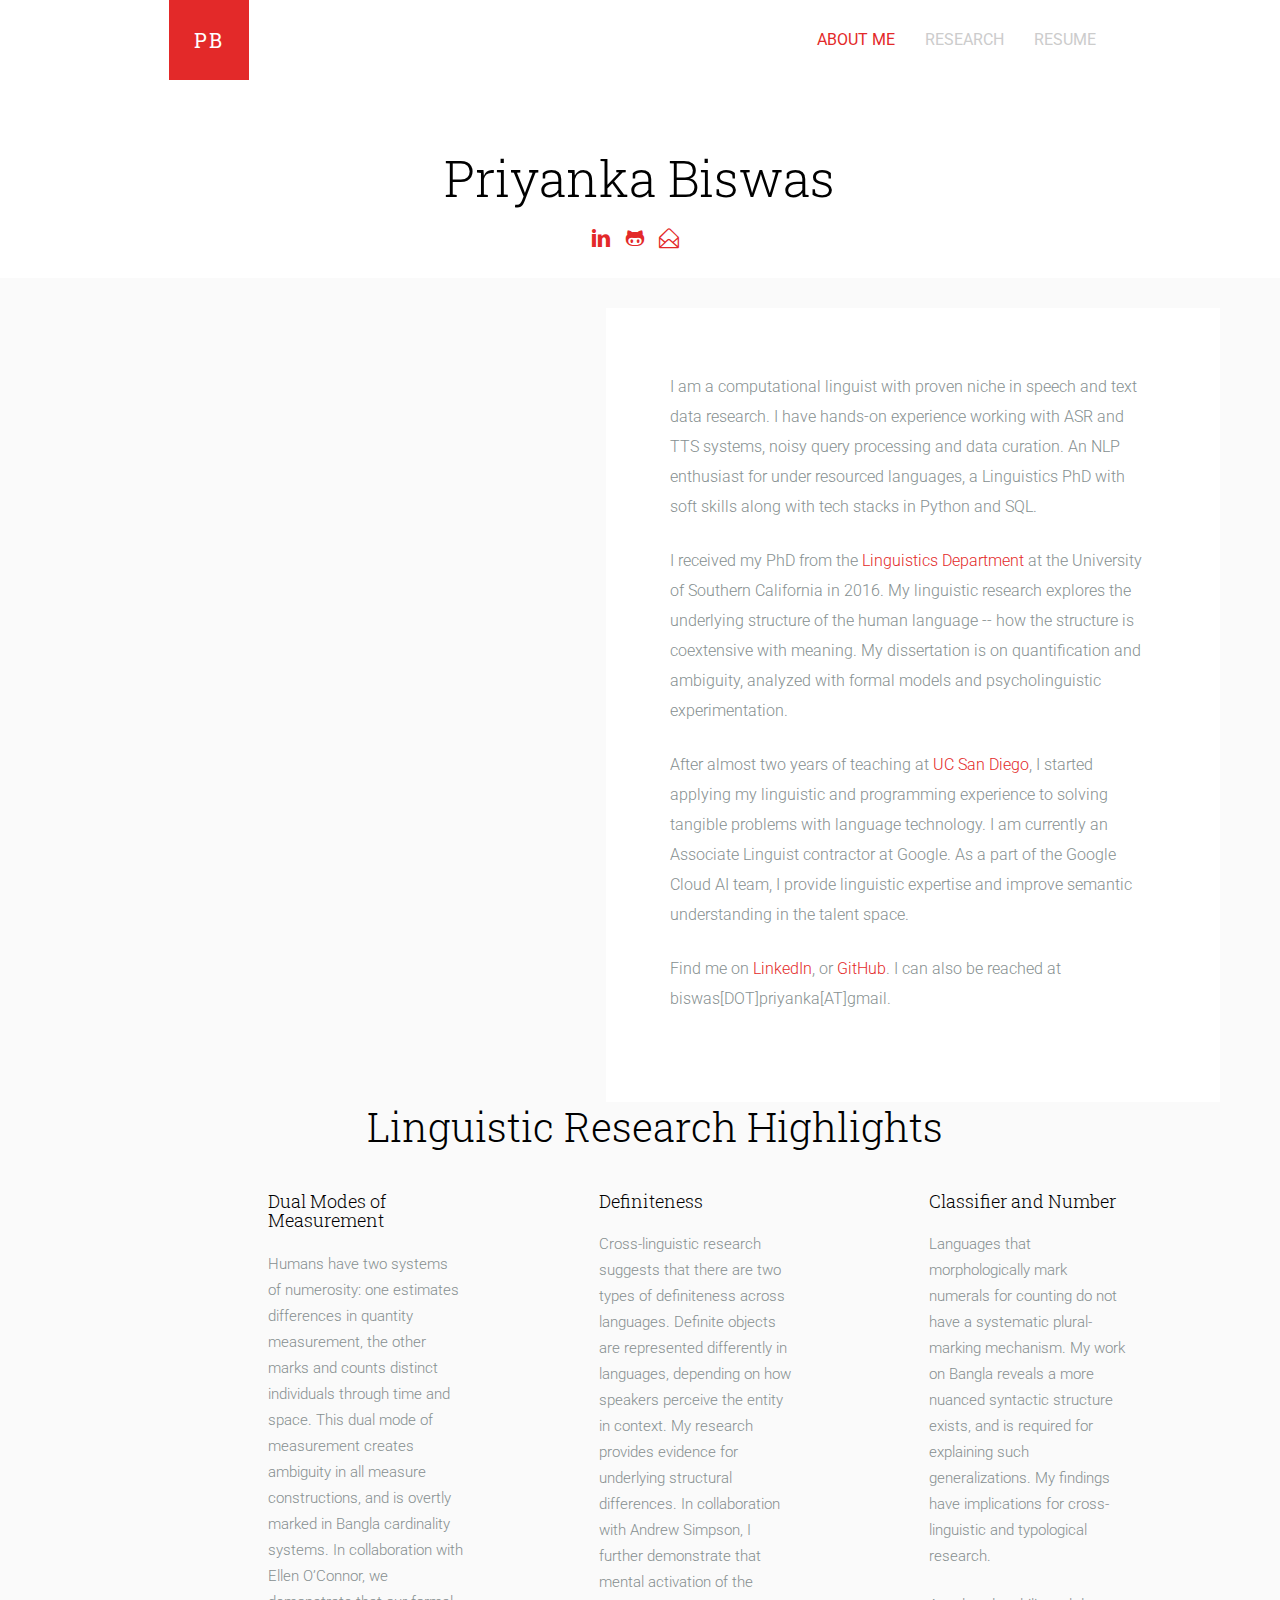
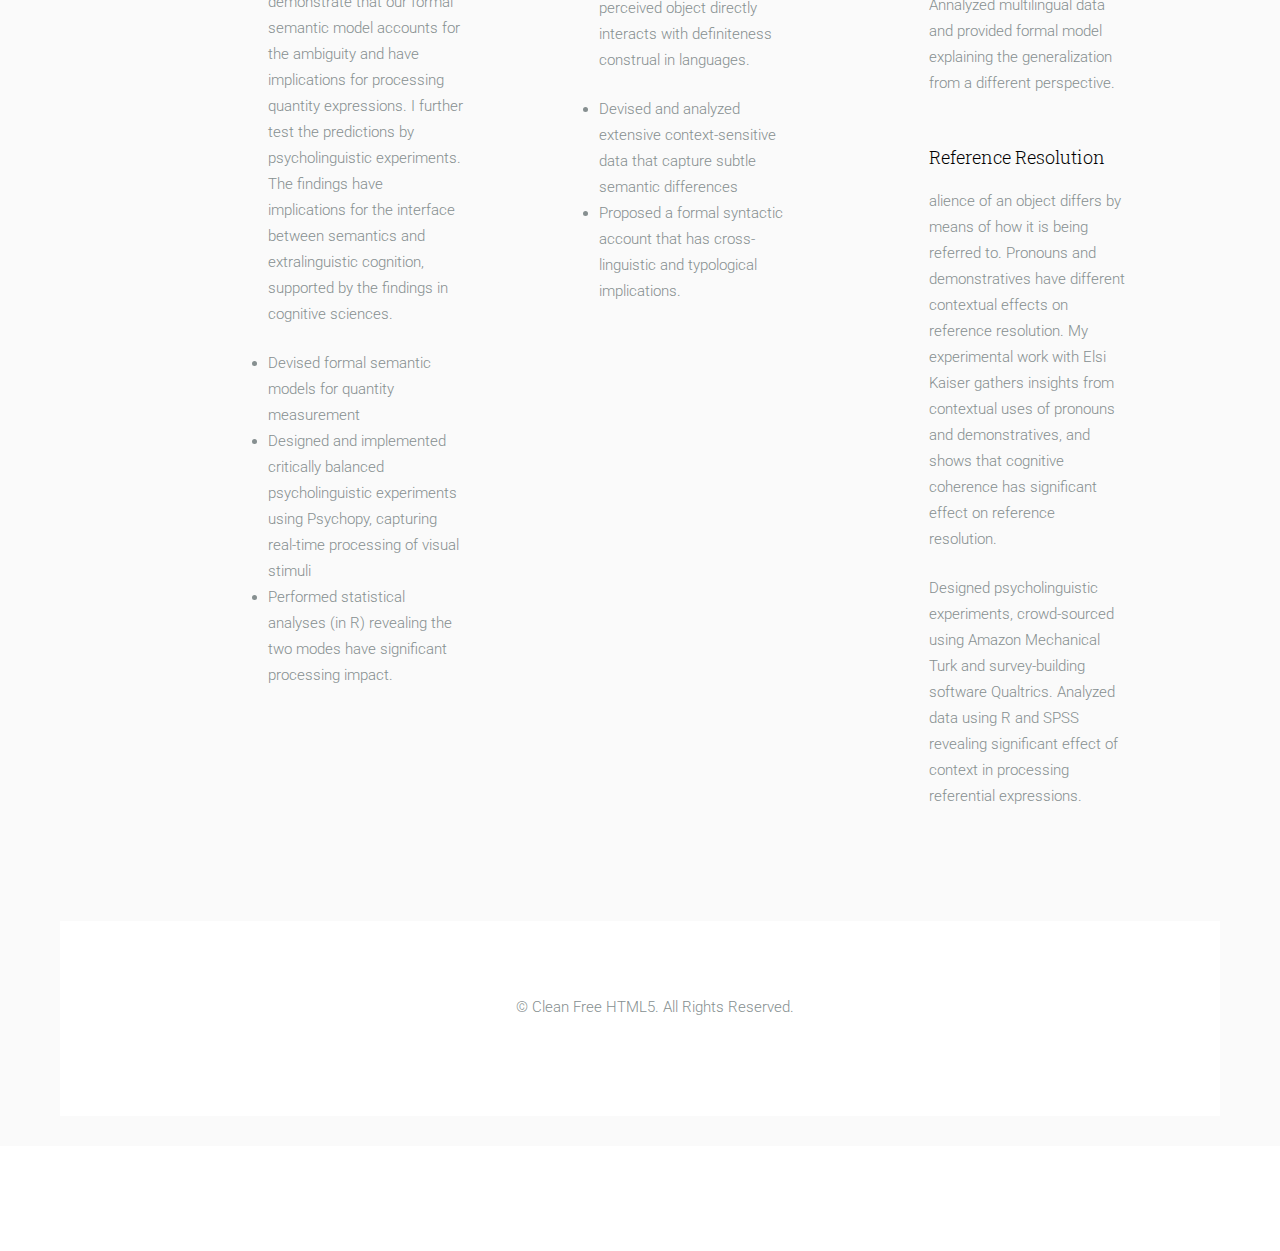
==== commit e564963b: "modified website" ====
--- a/index.html
+++ b/index.html
@@ -91,16 +91,16 @@
 					
     				
 					<!--h2>I, ami, yo </h2-->
-					<p> I am a computational linguist with proven niche in speech and text data research. I have hands-on experience working with ASR and TTS systems, as well as noisy query processing and data curation. An NLP enthusiast for under resourced languages, a Linguistics PhD with soft skills along with tech stacks in Python and SQL.
+					<p> I am a computational linguist with proven niche in speech and text data research. I have hands-on experience working with ASR and TTS systems, noisy query processing and data curation. An NLP enthusiast for under resourced languages, a Linguistics PhD with soft skills along with tech stacks in Python and SQL.
 
-					<p> I received my PhD from the <a href="https://dornsife.usc.edu/ling/">Linguistics Department</a> at the University of Southern California in 2016. My linguistic research explores the underlying structure of the human language, and how the structure is coextensive with meaning. My dissertation explores quantification and ambiguity through formal models and psycholinguistic experimentation. </p>
+					<p> I received my PhD from the <a href="https://dornsife.usc.edu/ling/">Linguistics Department</a> at the University of Southern California in 2016. My linguistic research explores the underlying structure of the human language -- how the structure is coextensive with meaning. My dissertation is on quantification and ambiguity, analyzed with formal models and psycholinguistic experimentation.</p>
 
 
-					<p> After spending almost two years at <a href="https://linguistics.ucsd.edu/">UC San Diego</a>, I became a reformed academic and started applying my linguistic and programming experience to solving tangible problems with language technology. I am currently an Associate Linguist contractor at Google. As a part of the Google Cloud AI team, I provide linguistic expertise and improve semantic understanding in the talent space.</p>
+					<p> After almost two years of teaching at <a href="https://linguistics.ucsd.edu/">UC San Diego</a>, I started applying my linguistic and programming experience to solving tangible problems with language technology. I am currently an Associate Linguist contractor at Google. As a part of the Google Cloud AI team, I provide linguistic expertise and improve semantic understanding in the talent space.</p>
 
 					<p> </p>
 
-					Find me on <a href="https://www.linkedin.com/in/pri-biswas/">LinkedIn</a>, or <a href="https://github.com/PriyankaBiswas">GitHub</a>. I can also be contacted via email at biswas[DOT]priyanka[AT]gmail. </p>
+					Find me on <a href="https://www.linkedin.com/in/pri-biswas/">LinkedIn</a>, or <a href="https://github.com/PriyankaBiswas">GitHub</a>. I can also be reached at biswas[DOT]priyanka[AT]gmail.</p>
 					
 				</div>
 			</div>
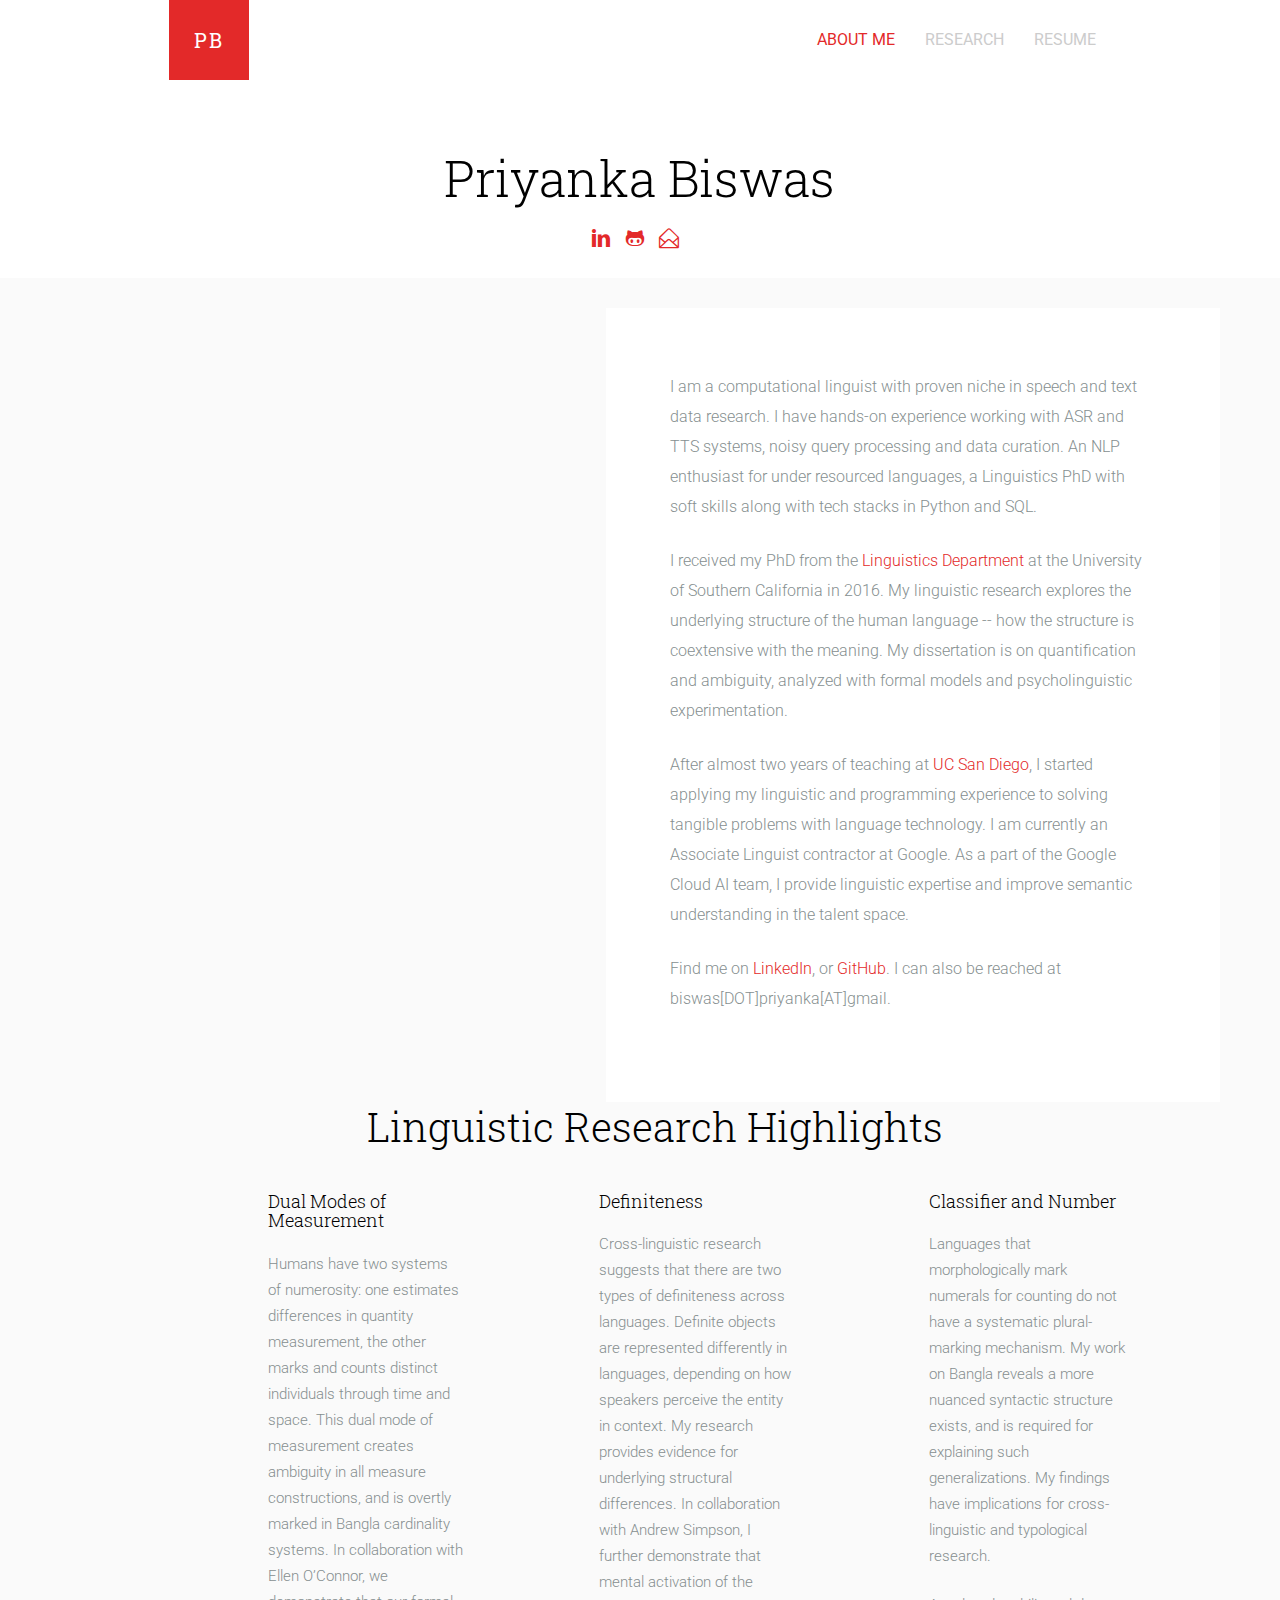
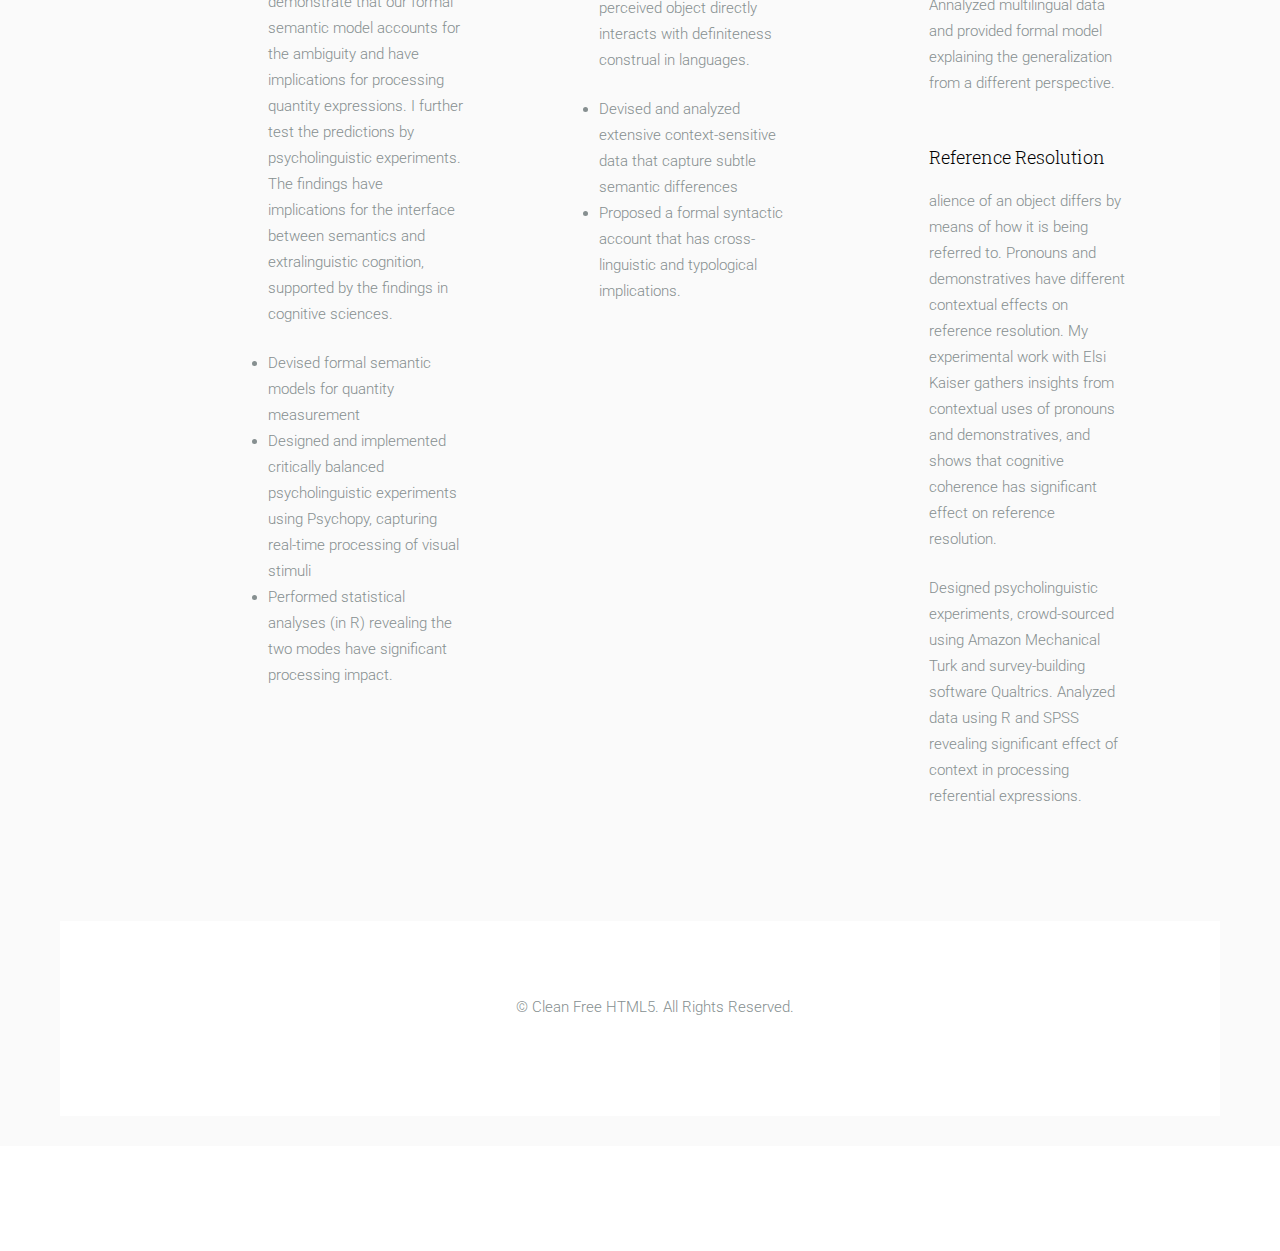
==== commit eb93fcae: "modified about me" ====
--- a/index.html
+++ b/index.html
@@ -93,7 +93,7 @@
 					<!--h2>I, ami, yo </h2-->
 					<p> I am a computational linguist with proven niche in speech and text data research. I have hands-on experience working with ASR and TTS systems, noisy query processing and data curation. An NLP enthusiast for under resourced languages, a Linguistics PhD with soft skills along with tech stacks in Python and SQL.
 
-					<p> I received my PhD from the <a href="https://dornsife.usc.edu/ling/">Linguistics Department</a> at the University of Southern California in 2016. My linguistic research explores the underlying structure of the human language -- how the structure is coextensive with meaning. My dissertation is on quantification and ambiguity, analyzed with formal models and psycholinguistic experimentation.</p>
+					<p> I received my PhD from the <a href="https://dornsife.usc.edu/ling/">Linguistics Department</a> at the University of Southern California in 2016. My linguistic research explores the underlying structure of the human language -- how the structure is coextensive with the meaning. My dissertation is on quantification and ambiguity, analyzed with formal models and psycholinguistic experimentation.</p>
 
 
 					<p> After almost two years of teaching at <a href="https://linguistics.ucsd.edu/">UC San Diego</a>, I started applying my linguistic and programming experience to solving tangible problems with language technology. I am currently an Associate Linguist contractor at Google. As a part of the Google Cloud AI team, I provide linguistic expertise and improve semantic understanding in the talent space.</p>
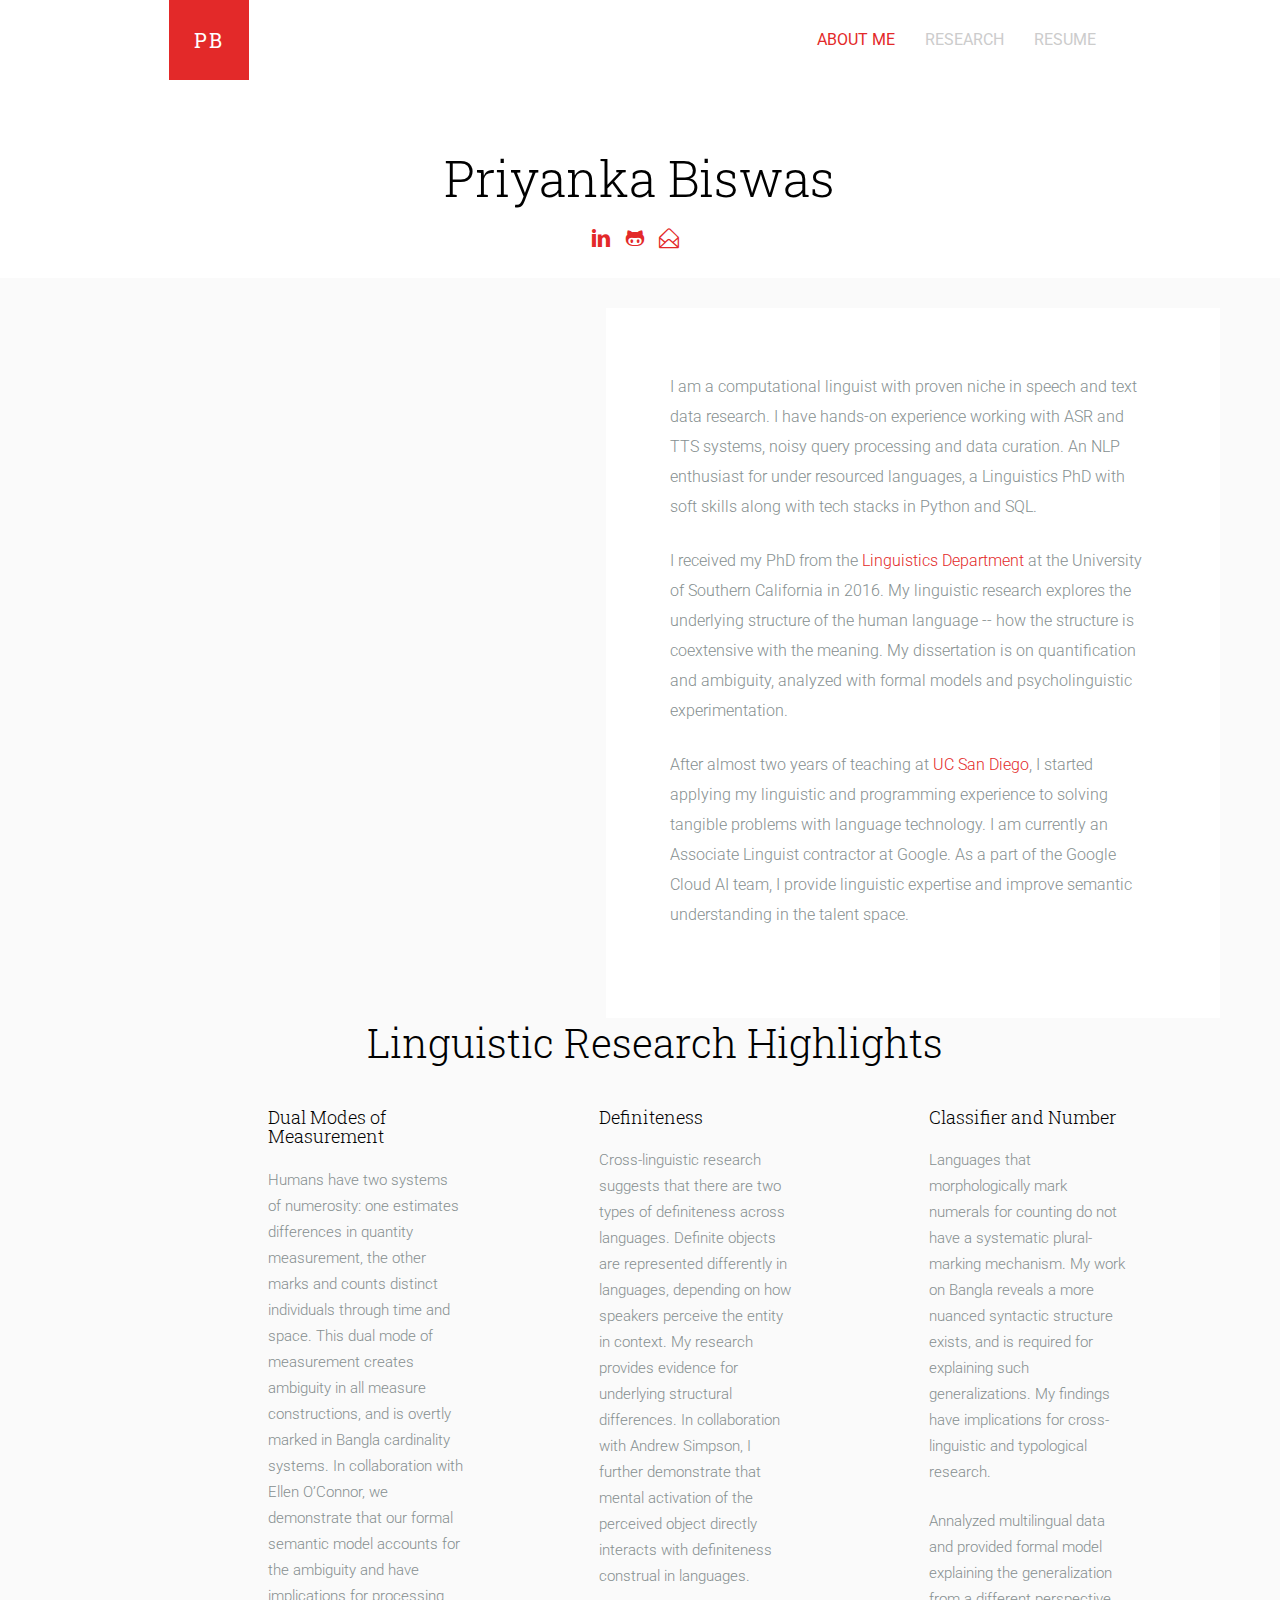
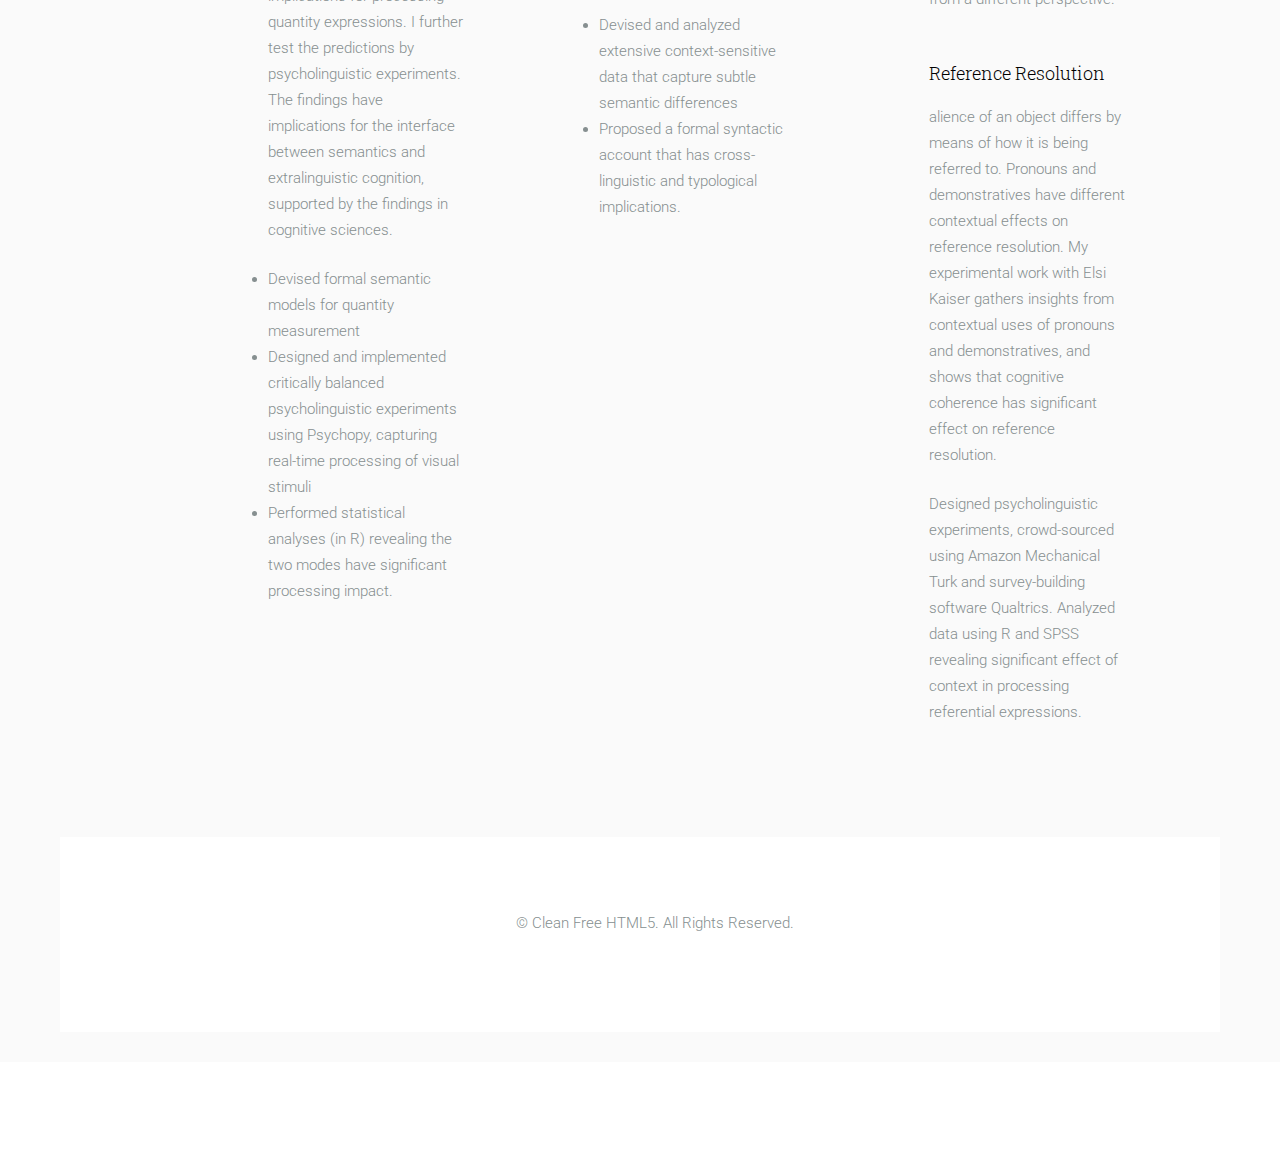
==== commit 5b572bcd: "modified about me" ====
--- a/index.html
+++ b/index.html
@@ -98,9 +98,9 @@
 
 					<p> After almost two years of teaching at <a href="https://linguistics.ucsd.edu/">UC San Diego</a>, I started applying my linguistic and programming experience to solving tangible problems with language technology. I am currently an Associate Linguist contractor at Google. As a part of the Google Cloud AI team, I provide linguistic expertise and improve semantic understanding in the talent space.</p>
 
-					<p> </p>
+					<!--p> </p>
 
-					Find me on <a href="https://www.linkedin.com/in/pri-biswas/">LinkedIn</a>, or <a href="https://github.com/PriyankaBiswas">GitHub</a>. I can also be reached at biswas[DOT]priyanka[AT]gmail.</p>
+					Find me on <a href="https://www.linkedin.com/in/pri-biswas/">LinkedIn</a>, or <a href="https://github.com/PriyankaBiswas">GitHub</a>. I can also be reached at biswas[DOT]priyanka[AT]gmail.</p-->
 					
 				</div>
 			</div>
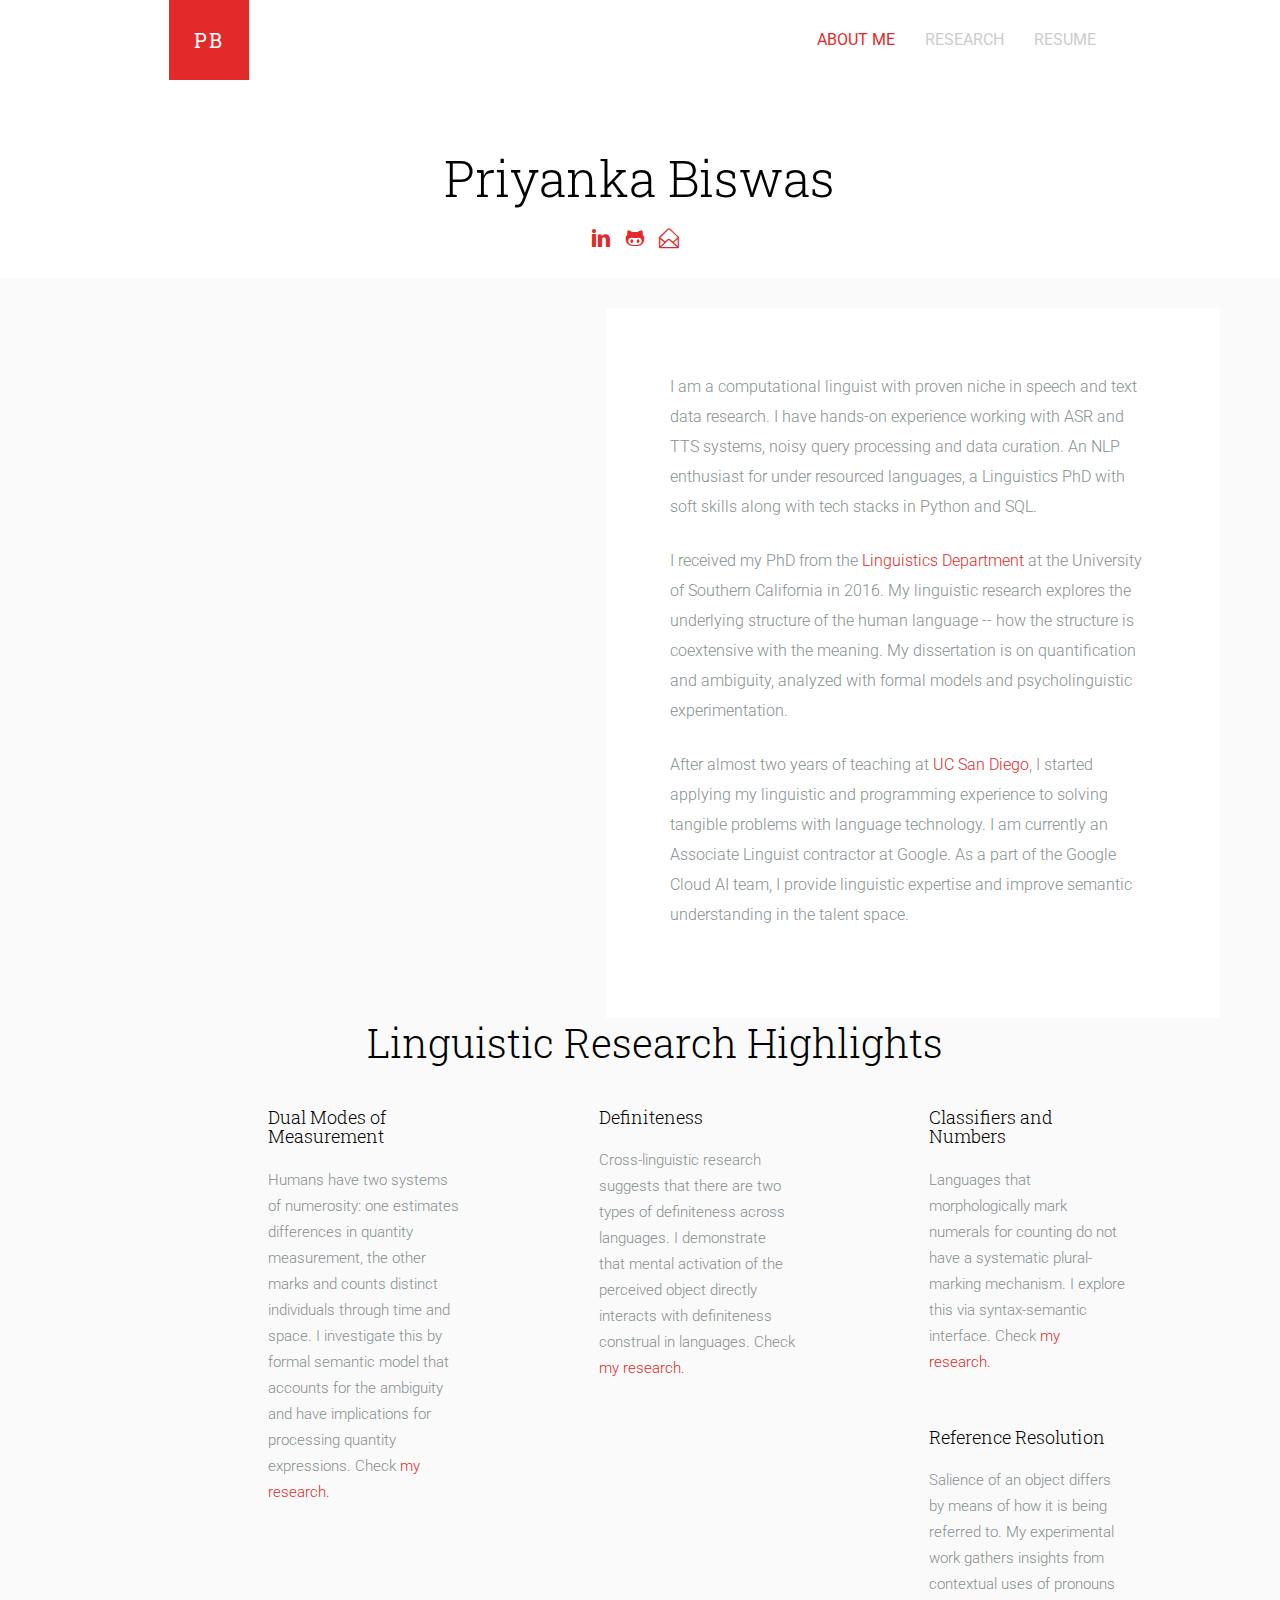
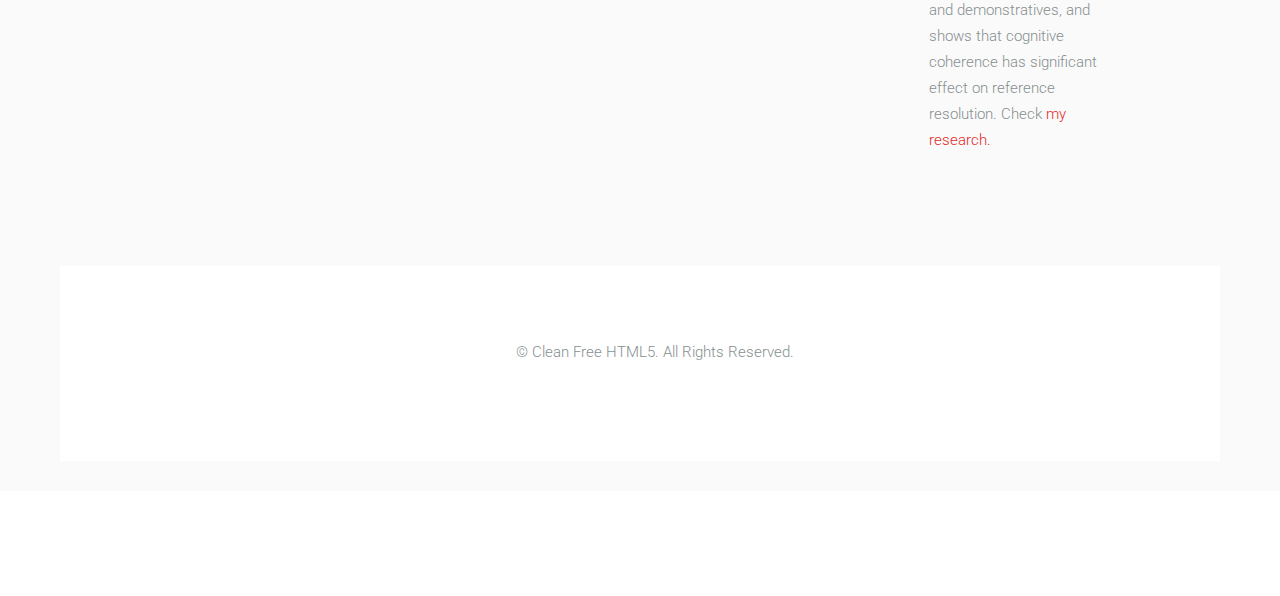
==== commit d7322729: "modifying research page, adding resume, modifying index" ====
--- a/index.html
+++ b/index.html
@@ -100,7 +100,7 @@
 
 					<!--p> </p>
 
-					Find me on <a href="https://www.linkedin.com/in/pri-biswas/">LinkedIn</a>, or <a href="https://github.com/PriyankaBiswas">GitHub</a>. I can also be reached at biswas[DOT]priyanka[AT]gmail.</p-->
+					<!--Find me on <a href="https://www.linkedin.com/in/pri-biswas/">LinkedIn</a>, or <a href="https://github.com/PriyankaBiswas">GitHub</a>. I can also be reached at biswas[DOT]priyanka[AT]gmail.</p-->
 					
 				</div>
 			</div>
@@ -116,45 +116,29 @@
 								<div class="fh5co-icon to-animate"><i class="icon-ruler"></i></div>
 								<div class="fh5co-desc">
 									<h3>Dual Modes of Measurement</h3>
-									<p>Humans have two systems of numerosity: one estimates differences in quantity measurement, the other marks and counts distinct individuals through time and space. This dual mode of measurement creates ambiguity in all measure constructions, and is overtly marked in Bangla cardinality systems. In collaboration with Ellen O’Connor, we demonstrate that our formal semantic model accounts for the ambiguity and have implications for processing quantity expressions. I further test the predictions by psycholinguistic experiments. The findings have implications for the interface between semantics and extralinguistic cognition, supported by the findings in cognitive sciences.</p>
-
-									<li> Devised formal semantic models for quantity measurement</a></li>
-									<li> Designed and implemented critically balanced psycholinguistic experiments using Psychopy, capturing real-time processing of visual stimuli</a></li>
-									<li> Performed statistical analyses (in R) revealing the two modes have significant processing impact. </a></li>
-								</p>
+									<p>Humans have two systems of numerosity:  one estimates differences in quantity measurement, the other marks and counts distinct individuals through time and space. I investigate this by formal semantic model that accounts for the ambiguity and have implications for processing quantity expressions. Check <a href="research.html">my research.</a></p></p>
 								</div>	
 							</div>
 							<div class="col-md-4 col-sm-6 col-xs-6 col-xxs-12 fh5co-service">
 								<div class="fh5co-icon to-animate"><i class="icon-eye"></i></div>
 								<div class="fh5co-desc">
 									<h3>Definiteness</h3>
-									<p>Cross-linguistic research suggests that there are two types of definiteness across languages. Definite objects are represented differently in languages, depending on how speakers perceive the entity in context. My research provides evidence for underlying structural differences. In collaboration with Andrew Simpson, I further demonstrate that mental activation of the perceived object directly interacts with definiteness construal in languages.
-
-									<li> Devised and analyzed extensive context-sensitive data that capture subtle semantic differences  </a></li>
-
-									<li> Proposed a formal syntactic account that has cross-linguistic and typological implications. 
-								</a></li>
-							</p>
+									<p>Cross-linguistic research suggests that there are two types of definiteness across languages. I demonstrate that mental activation of the perceived object directly interacts with definiteness construal in languages. Check <a href="research.html">my research.</a></p>
 								</div>
 							</div>
 							<div class="clearfix visible-sm-block visible-xs-block"></div>
 							<div class="col-md-4 col-sm-6 col-xs-6 col-xxs-12 fh5co-service">
 								<div class="fh5co-icon to-animate"><i class="icon-feather"></i></div>
 								<div class="fh5co-desc">
-									<h3>Classifier and Number </h3>
-									<p> Languages that morphologically mark numerals for counting do not have a systematic plural-marking mechanism. My work on Bangla reveals a more nuanced syntactic structure exists, and is required for explaining such generalizations. My findings have implications for cross-linguistic and typological research. </p>
-
-									<p> Annalyzed multilingual data and provided formal model  explaining the generalization from a different perspective. </p>
-								</div>
+									<h3>Classifiers and Numbers </h3>
+									<p> Languages that morphologically mark numerals for counting do not have a systematic plural-marking mechanism. I explore this via syntax-semantic interface. Check <a href="research.html">my research.</a> </p></div>
 							</div>
 
 							<div class="col-md-4 col-sm-6 col-xs-6 col-xxs-12 fh5co-service">
 								<div class="fh5co-icon to-animate"><i class="icon-flashlight"></i></div>
 								<div class="fh5co-desc">
 									<h3>Reference Resolution </h3>
-									<p>alience of an object differs by means of how it is being referred to. Pronouns and demonstratives have different contextual effects on reference resolution. My experimental work with Elsi Kaiser gathers insights from contextual uses of pronouns and demonstratives, and shows that cognitive coherence has significant effect on reference resolution. </p>
-									<p> Designed psycholinguistic experiments, crowd-sourced using Amazon Mechanical Turk and survey-building software Qualtrics. Analyzed data using R and SPSS revealing significant effect of context in processing referential expressions. </p>
-								</div>	
+									<p>Salience of an object differs by means of how it is being referred to. My experimental work gathers insights from contextual uses of pronouns and demonstratives, and shows that cognitive coherence has significant effect on reference resolution. Check <a href="research.html">my research.</a> 								</div>	
 							
 							<div class="clearfix visible-sm-block visible-xs-block"></div>
 						</div>
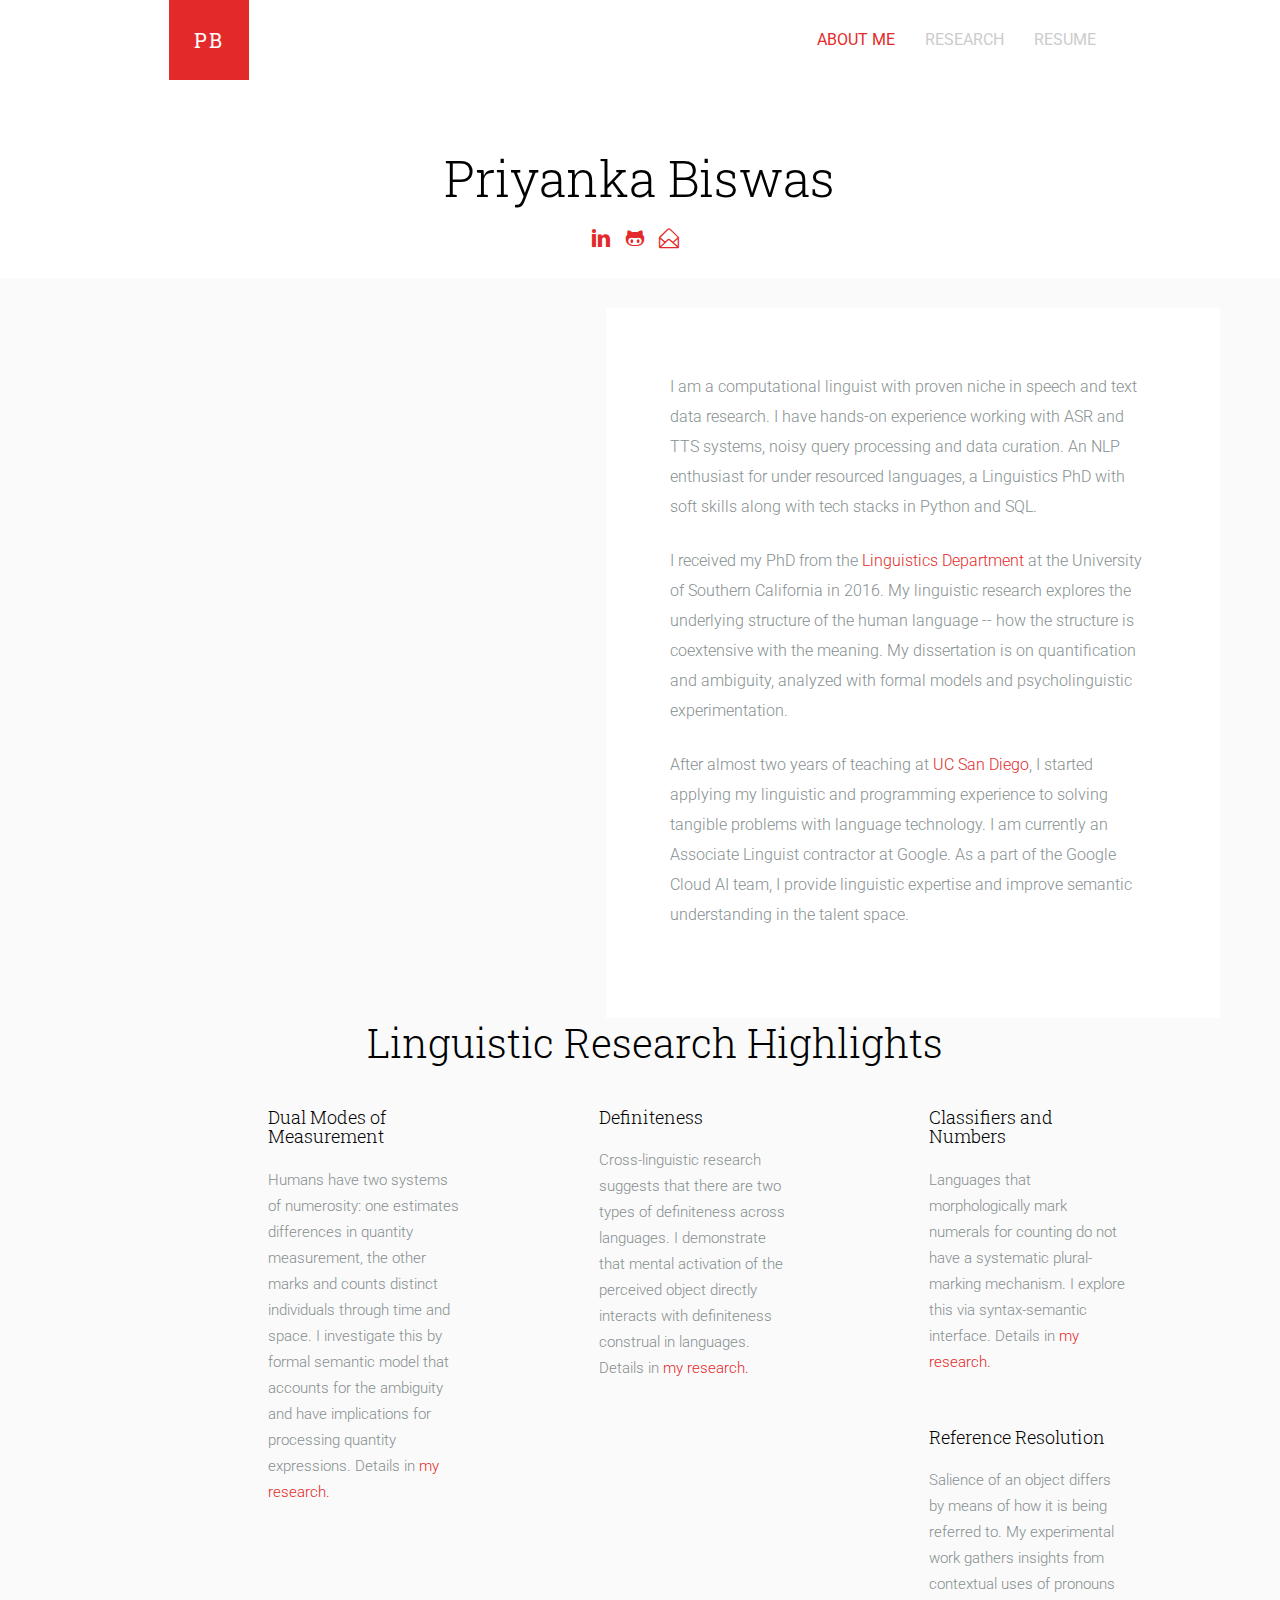
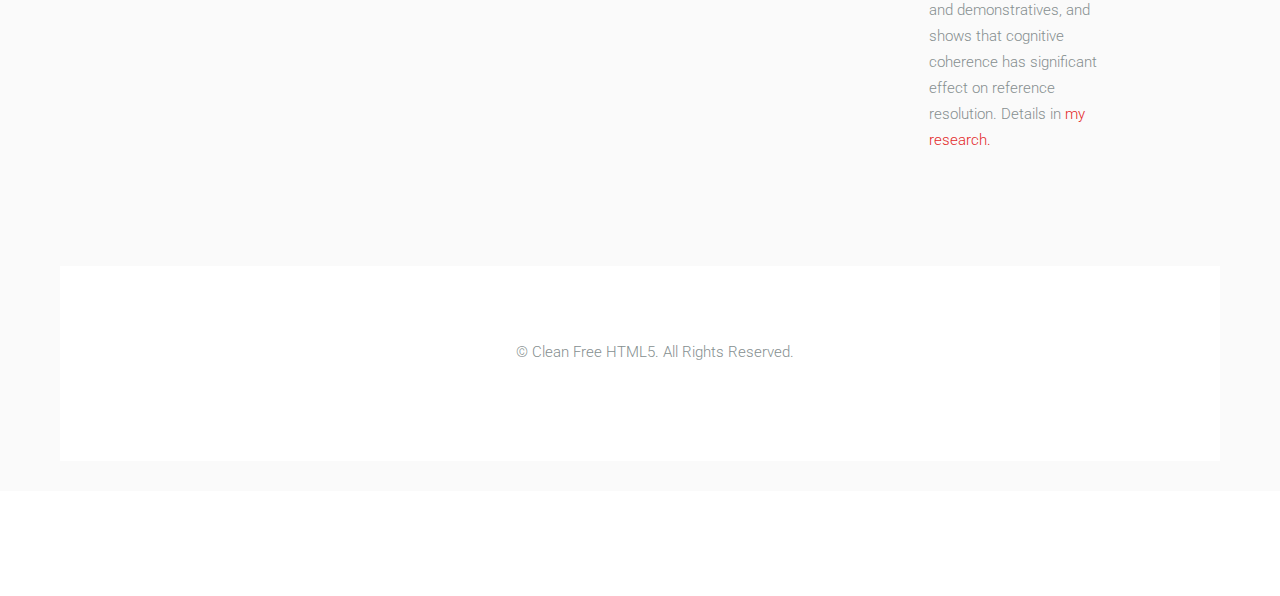
==== commit 01dc0cb6: "modifying index and adding correct link to resume" ====
--- a/index.html
+++ b/index.html
@@ -116,14 +116,14 @@
 								<div class="fh5co-icon to-animate"><i class="icon-ruler"></i></div>
 								<div class="fh5co-desc">
 									<h3>Dual Modes of Measurement</h3>
-									<p>Humans have two systems of numerosity:  one estimates differences in quantity measurement, the other marks and counts distinct individuals through time and space. I investigate this by formal semantic model that accounts for the ambiguity and have implications for processing quantity expressions. Check <a href="research.html">my research.</a></p></p>
+									<p>Humans have two systems of numerosity:  one estimates differences in quantity measurement, the other marks and counts distinct individuals through time and space. I investigate this by formal semantic model that accounts for the ambiguity and have implications for processing quantity expressions. Details in <a href="research.html">my research.</a></p></p>
 								</div>	
 							</div>
 							<div class="col-md-4 col-sm-6 col-xs-6 col-xxs-12 fh5co-service">
 								<div class="fh5co-icon to-animate"><i class="icon-eye"></i></div>
 								<div class="fh5co-desc">
 									<h3>Definiteness</h3>
-									<p>Cross-linguistic research suggests that there are two types of definiteness across languages. I demonstrate that mental activation of the perceived object directly interacts with definiteness construal in languages. Check <a href="research.html">my research.</a></p>
+									<p>Cross-linguistic research suggests that there are two types of definiteness across languages. I demonstrate that mental activation of the perceived object directly interacts with definiteness construal in languages. Details in <a href="research.html">my research.</a></p>
 								</div>
 							</div>
 							<div class="clearfix visible-sm-block visible-xs-block"></div>
@@ -131,14 +131,14 @@
 								<div class="fh5co-icon to-animate"><i class="icon-feather"></i></div>
 								<div class="fh5co-desc">
 									<h3>Classifiers and Numbers </h3>
-									<p> Languages that morphologically mark numerals for counting do not have a systematic plural-marking mechanism. I explore this via syntax-semantic interface. Check <a href="research.html">my research.</a> </p></div>
+									<p> Languages that morphologically mark numerals for counting do not have a systematic plural-marking mechanism. I explore this via syntax-semantic interface. Details in <a href="research.html">my research.</a> </p></div>
 							</div>
 
 							<div class="col-md-4 col-sm-6 col-xs-6 col-xxs-12 fh5co-service">
 								<div class="fh5co-icon to-animate"><i class="icon-flashlight"></i></div>
 								<div class="fh5co-desc">
 									<h3>Reference Resolution </h3>
-									<p>Salience of an object differs by means of how it is being referred to. My experimental work gathers insights from contextual uses of pronouns and demonstratives, and shows that cognitive coherence has significant effect on reference resolution. Check <a href="research.html">my research.</a> 								</div>	
+									<p>Salience of an object differs by means of how it is being referred to. My experimental work gathers insights from contextual uses of pronouns and demonstratives, and shows that cognitive coherence has significant effect on reference resolution. Details in <a href="research.html">my research.</a> 								</div>	
 							
 							<div class="clearfix visible-sm-block visible-xs-block"></div>
 						</div>
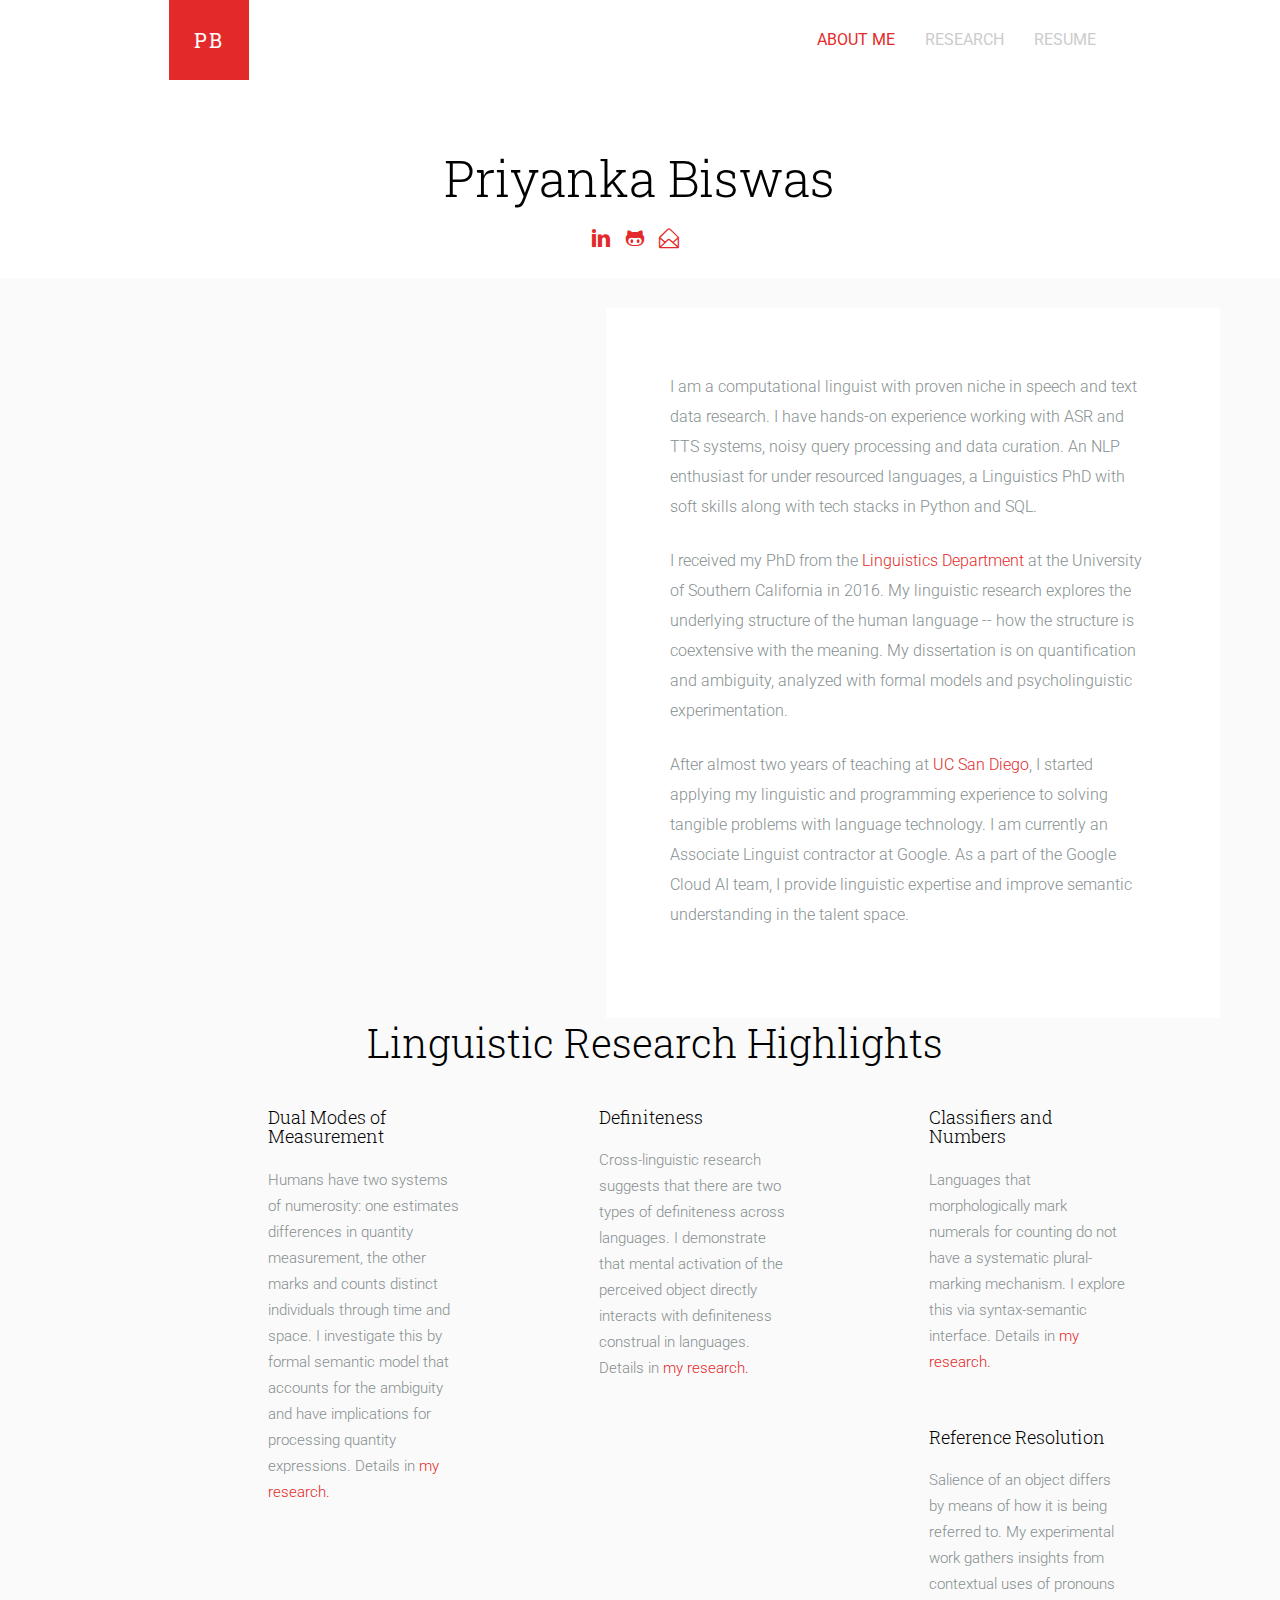
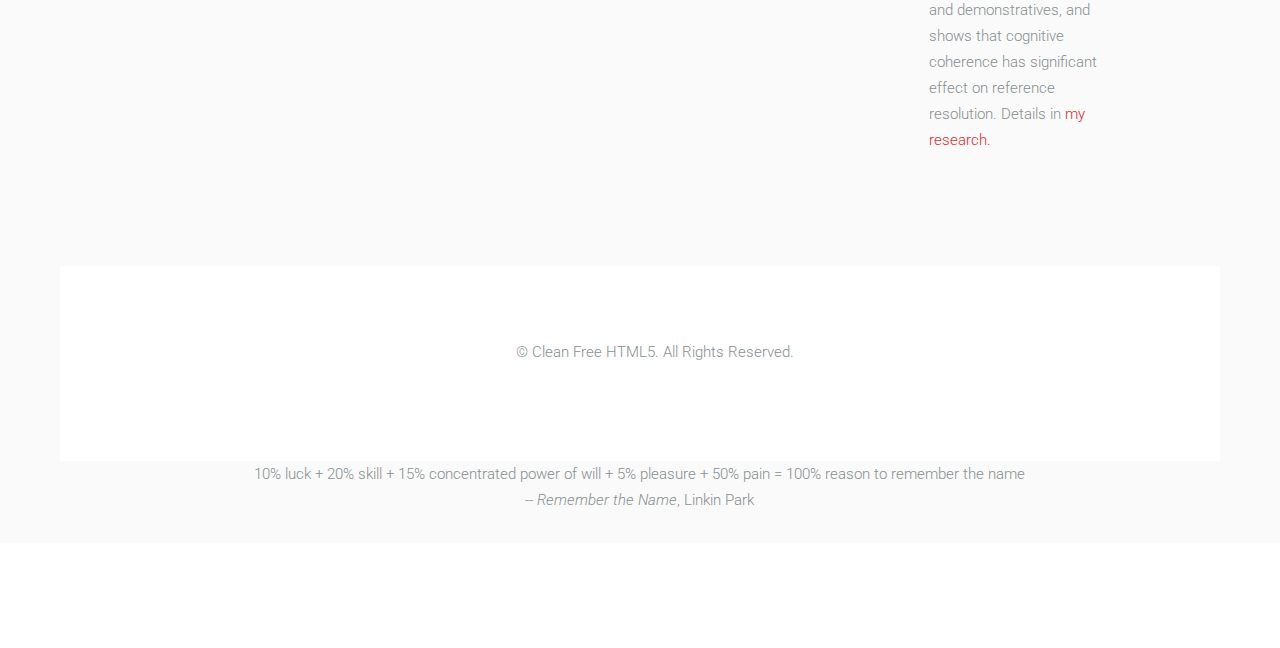
==== commit 82bcdd62: "added bottomline from Linkin Park" ====
--- a/index.html
+++ b/index.html
@@ -8,12 +8,7 @@
 	<meta charset="utf-8">
 	<meta http-equiv="X-UA-Compatible" content="IE=edge">
 	<title>PB webpage</title>
-	
-
-
-  
 	<link rel="shortcut icon" href="favicon.ico">
-
 	<!-- Google Webfonts -->
 	<link href='http://fonts.googleapis.com/css?family=Roboto:400,300,100,500' rel='stylesheet' type='text/css'>
 	<link href='http://fonts.googleapis.com/css?family=Roboto+Slab:400,300,100,500' rel='stylesheet' type='text/css'>
@@ -172,6 +167,9 @@
 	<!-- Main JS -->
 	<script src="js/main.js"></script>
 
-	
+	<div class="col-md-10 col-md-offset-1 text-center">
+	10% luck + 20% skill + 15% concentrated power of will + 5% pleasure + 50% pain = 100%  reason to remember the name <br>  -- <em>Remember the Name</em>, Linkin Park
+</div>
+
 	</body>
 </html>
